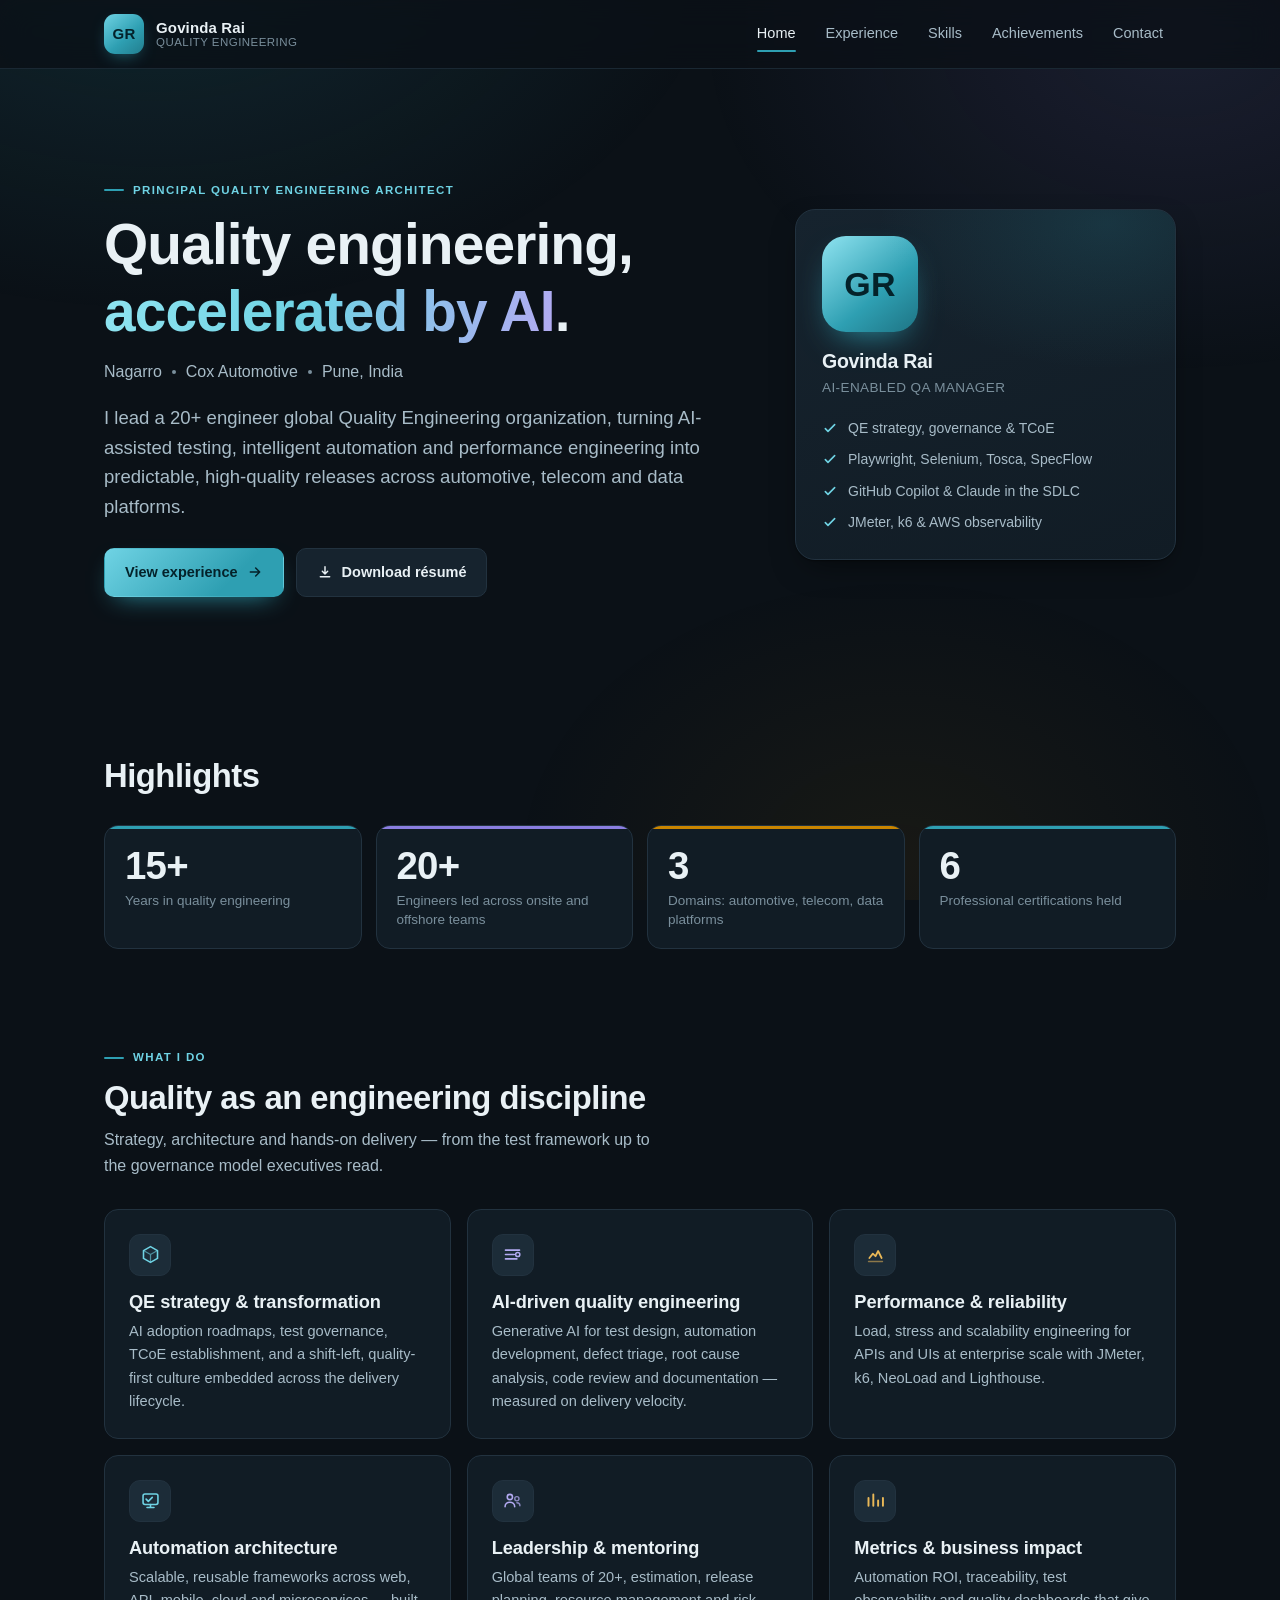
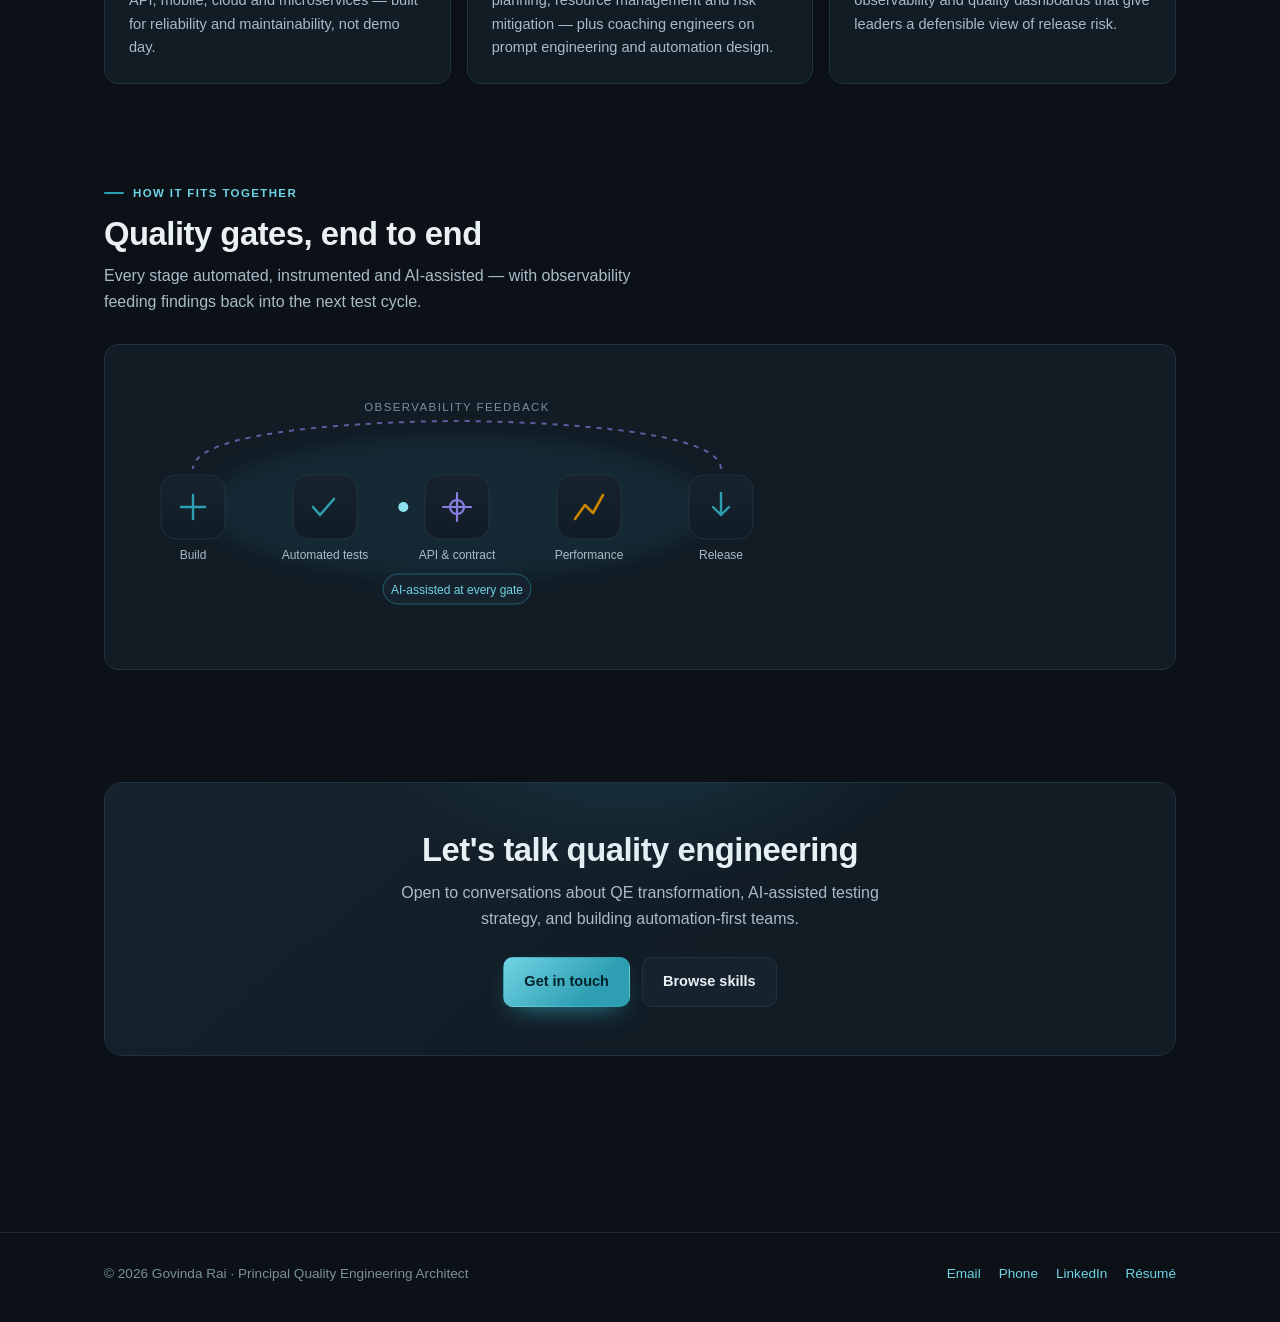
==== index.html @ 34906e2b "Add portfolio site Five-page static portfolio (home, experience, skills, achievements, contact) with" ====
<!DOCTYPE html>
<html lang="en">
<head>
<meta charset="utf-8">
<meta name="viewport" content="width=device-width, initial-scale=1">
<title>Govinda Rai — Principal Quality Engineering Architect</title>
<meta name="description" content="Principal Quality Engineering Architect and AI-enabled QA Manager with 15+ years leading quality engineering, intelligent automation and performance engineering across automotive, telecom and data platforms.">
<meta name="author" content="Govinda Rai">
<meta property="og:title" content="Govinda Rai — Principal Quality Engineering Architect">
<meta property="og:description" content="15+ years driving QE transformation through AI-assisted testing, intelligent automation and modern quality practices.">
<meta property="og:type" content="profile">
<meta property="og:image" content="assets/img/og-cover.png">
<meta name="twitter:card" content="summary_large_image">
<link rel="icon" href="assets/img/favicon.svg" type="image/svg+xml">
<link rel="stylesheet" href="assets/css/style.css">
</head>
<body>
<a class="skip-link" href="#main">Skip to content</a>

<header class="site-header">
  <div class="container header-inner">
    <a class="brand" href="index.html">
      <span class="monogram" aria-hidden="true">GR</span>
      <span class="brand-text">
        <span class="brand-name">Govinda Rai</span>
        <span class="brand-role">Quality Engineering</span>
      </span>
    </a>
    <button class="nav-toggle" aria-expanded="false" aria-label="Toggle navigation" aria-controls="nav">
      <span></span>
    </button>
    <nav class="nav" id="nav" aria-label="Main">
      <a href="index.html">Home</a>
      <a href="experience.html">Experience</a>
      <a href="skills.html">Skills</a>
      <a href="achievements.html">Achievements</a>
      <a href="contact.html">Contact</a>
    </nav>
  </div>
</header>

<main id="main">

  <!-- ==================================================== hero ========== -->
  <section class="hero">
    <div class="container hero-grid">
      <div class="reveal in">
        <span class="eyebrow">Principal Quality Engineering Architect</span>
        <h1>Quality engineering,<br><span class="grad">accelerated by AI</span>.</h1>
        <div class="hero-role">
          <span>Nagarro</span><span class="dot" aria-hidden="true"></span>
          <span>Cox Automotive</span><span class="dot" aria-hidden="true"></span>
          <span>Pune, India</span>
        </div>
        <p class="lede">
          I lead a 20+ engineer global Quality Engineering organization, turning AI-assisted
          testing, intelligent automation and performance engineering into predictable,
          high-quality releases across automotive, telecom and data platforms.
        </p>
        <div class="btn-row">
          <a class="btn btn-primary" href="experience.html">
            View experience
            <svg width="16" height="16" viewBox="0 0 24 24" fill="none" aria-hidden="true">
              <path d="M5 12h14M13 6l6 6-6 6" stroke="currentColor" stroke-width="2.2"
                    stroke-linecap="round" stroke-linejoin="round"/>
            </svg>
          </a>
          <a class="btn btn-ghost" href="assets/files/Govinda_Rai_Resume.pdf" download>
            <svg width="16" height="16" viewBox="0 0 24 24" fill="none" aria-hidden="true">
              <path d="M12 4v11m0 0l-4-4m4 4l4-4M5 19h14" stroke="currentColor" stroke-width="2.2"
                    stroke-linecap="round" stroke-linejoin="round"/>
            </svg>
            Download résumé
          </a>
        </div>
      </div>

      <div class="hero-art reveal in" data-delay="2">
        <div class="plate">
          <div class="plate-mono" aria-hidden="true">GR</div>
          <h2>Govinda Rai</h2>
          <div class="plate-sub">AI-enabled QA Manager</div>
          <ul class="plate-list">
            <li>
              <svg viewBox="0 0 24 24" fill="none" aria-hidden="true">
                <path d="M5 13l4 4L19 7" stroke="#6FD3E4" stroke-width="2.4"
                      stroke-linecap="round" stroke-linejoin="round"/>
              </svg>
              <span>QE strategy, governance &amp; TCoE</span>
            </li>
            <li>
              <svg viewBox="0 0 24 24" fill="none" aria-hidden="true">
                <path d="M5 13l4 4L19 7" stroke="#6FD3E4" stroke-width="2.4"
                      stroke-linecap="round" stroke-linejoin="round"/>
              </svg>
              <span>Playwright, Selenium, Tosca, SpecFlow</span>
            </li>
            <li>
              <svg viewBox="0 0 24 24" fill="none" aria-hidden="true">
                <path d="M5 13l4 4L19 7" stroke="#6FD3E4" stroke-width="2.4"
                      stroke-linecap="round" stroke-linejoin="round"/>
              </svg>
              <span>GitHub Copilot &amp; Claude in the SDLC</span>
            </li>
            <li>
              <svg viewBox="0 0 24 24" fill="none" aria-hidden="true">
                <path d="M5 13l4 4L19 7" stroke="#6FD3E4" stroke-width="2.4"
                      stroke-linecap="round" stroke-linejoin="round"/>
              </svg>
              <span>JMeter, k6 &amp; AWS observability</span>
            </li>
          </ul>
        </div>
      </div>
    </div>
  </section>

  <!-- ============================================ highlights (stat row) == -->
  <section class="section" aria-labelledby="highlights-h">
    <div class="container">
      <div class="section-head reveal">
        <h2 id="highlights-h">Highlights</h2>
      </div>
      <div class="stat-row">
        <div class="stat reveal" data-delay="1">
          <div class="stat-value">15+</div>
          <div class="stat-label">Years in quality engineering</div>
        </div>
        <div class="stat reveal" data-delay="2">
          <div class="stat-value">20+</div>
          <div class="stat-label">Engineers led across onsite and offshore teams</div>
        </div>
        <div class="stat reveal" data-delay="3">
          <div class="stat-value">3</div>
          <div class="stat-label">Domains: automotive, telecom, data platforms</div>
        </div>
        <div class="stat reveal" data-delay="4">
          <div class="stat-value">6</div>
          <div class="stat-label">Professional certifications held</div>
        </div>
      </div>
    </div>
  </section>

  <!-- ==================================================== what I do ====== -->
  <section class="section" aria-labelledby="do-h">
    <div class="container">
      <div class="section-head reveal">
        <span class="eyebrow">What I do</span>
        <h2 id="do-h">Quality as an engineering discipline</h2>
        <p>Strategy, architecture and hands-on delivery — from the test framework up to the
           governance model executives read.</p>
      </div>

      <div class="grid grid-3">
        <article class="card reveal" data-delay="1">
          <div class="card-icon" aria-hidden="true">
            <svg viewBox="0 0 24 24" fill="none">
              <path d="M12 3l8 4.5v9L12 21l-8-4.5v-9L12 3z" stroke="#6FD3E4" stroke-width="1.8"
                    stroke-linejoin="round"/>
              <path d="M12 12l8-4.5M12 12v9M12 12L4 7.5" stroke="#6FD3E4" stroke-width="1.4"
                    stroke-opacity="0.6"/>
            </svg>
          </div>
          <h3>QE strategy &amp; transformation</h3>
          <p>AI adoption roadmaps, test governance, TCoE establishment, and a shift-left,
             quality-first culture embedded across the delivery lifecycle.</p>
        </article>

        <article class="card reveal" data-delay="2">
          <div class="card-icon" aria-hidden="true">
            <svg viewBox="0 0 24 24" fill="none">
              <path d="M4 7h16M4 12h10M4 17h13" stroke="#B3AAF2" stroke-width="1.9"
                    stroke-linecap="round"/>
              <circle cx="18" cy="12" r="2.4" stroke="#B3AAF2" stroke-width="1.7"/>
            </svg>
          </div>
          <h3>AI-driven quality engineering</h3>
          <p>Generative AI for test design, automation development, defect triage, root cause
             analysis, code review and documentation — measured on delivery velocity.</p>
        </article>

        <article class="card reveal" data-delay="3">
          <div class="card-icon" aria-hidden="true">
            <svg viewBox="0 0 24 24" fill="none">
              <path d="M5 16l4-5 3 3 3-6 4 8" stroke="#E9B857" stroke-width="2"
                    stroke-linecap="round" stroke-linejoin="round"/>
              <path d="M4 20h16" stroke="#E9B857" stroke-width="1.6" stroke-linecap="round"
                    stroke-opacity="0.55"/>
            </svg>
          </div>
          <h3>Performance &amp; reliability</h3>
          <p>Load, stress and scalability engineering for APIs and UIs at enterprise scale with
             JMeter, k6, NeoLoad and Lighthouse.</p>
        </article>

        <article class="card reveal" data-delay="1">
          <div class="card-icon" aria-hidden="true">
            <svg viewBox="0 0 24 24" fill="none">
              <rect x="3.5" y="4.5" width="17" height="12" rx="2.2" stroke="#6FD3E4" stroke-width="1.8"/>
              <path d="M8 20h8M12 16.5V20" stroke="#6FD3E4" stroke-width="1.8" stroke-linecap="round"/>
              <path d="M7 10.5l2.5 2.5L14 8.5" stroke="#6FD3E4" stroke-width="1.9"
                    stroke-linecap="round" stroke-linejoin="round"/>
            </svg>
          </div>
          <h3>Automation architecture</h3>
          <p>Scalable, reusable frameworks across web, API, mobile, cloud and microservices —
             built for reliability and maintainability, not demo day.</p>
        </article>

        <article class="card reveal" data-delay="2">
          <div class="card-icon" aria-hidden="true">
            <svg viewBox="0 0 24 24" fill="none">
              <circle cx="9" cy="8" r="3" stroke="#B3AAF2" stroke-width="1.8"/>
              <circle cx="17" cy="10" r="2.4" stroke="#B3AAF2" stroke-width="1.6" stroke-opacity="0.75"/>
              <path d="M3.5 19c0-3 2.5-5 5.5-5s5.5 2 5.5 5" stroke="#B3AAF2" stroke-width="1.8"
                    stroke-linecap="round"/>
              <path d="M17 14.5c2.2 0 3.5 1.6 3.5 3.5" stroke="#B3AAF2" stroke-width="1.6"
                    stroke-linecap="round" stroke-opacity="0.75"/>
            </svg>
          </div>
          <h3>Leadership &amp; mentoring</h3>
          <p>Global teams of 20+, estimation, release planning, resource management and risk
             mitigation — plus coaching engineers on prompt engineering and automation design.</p>
        </article>

        <article class="card reveal" data-delay="3">
          <div class="card-icon" aria-hidden="true">
            <svg viewBox="0 0 24 24" fill="none">
              <path d="M4 18V9M9.5 18V5M15 18v-6M20.5 18v-9" stroke="#E9B857" stroke-width="2.2"
                    stroke-linecap="round"/>
            </svg>
          </div>
          <h3>Metrics &amp; business impact</h3>
          <p>Automation ROI, traceability, test observability and quality dashboards that give
             leaders a defensible view of release risk.</p>
        </article>
      </div>
    </div>
  </section>

  <!-- =============================================== pipeline graphic ==== -->
  <section class="section" aria-labelledby="pipe-h">
    <div class="container">
      <div class="section-head reveal">
        <span class="eyebrow">How it fits together</span>
        <h2 id="pipe-h">Quality gates, end to end</h2>
        <p>Every stage automated, instrumented and AI-assisted — with observability feeding
           findings back into the next test cycle.</p>
      </div>
      <div class="card reveal" data-delay="1" style="padding:clamp(18px,3vw,32px)">
        <img src="assets/img/pipeline.svg" width="640" height="260"
             alt="Continuous delivery pipeline with automated quality gates at build, automated tests, API and contract, performance, and release stages, with an observability feedback loop returning to the start and AI assistance at every gate.">
      </div>
    </div>
  </section>

  <!-- ==================================================== CTA ============ -->
  <section class="section">
    <div class="container">
      <div class="cta reveal">
        <h2>Let's talk quality engineering</h2>
        <p>Open to conversations about QE transformation, AI-assisted testing strategy, and
           building automation-first teams.</p>
        <div class="btn-row">
          <a class="btn btn-primary" href="contact.html">Get in touch</a>
          <a class="btn btn-ghost" href="skills.html">Browse skills</a>
        </div>
      </div>
    </div>
  </section>

</main>

<footer class="site-footer">
  <div class="container footer-inner">
    <span>© <span data-year>2026</span> Govinda Rai · Principal Quality Engineering Architect</span>
    <div class="footer-links">
      <a href="mailto:Govinda.rai@gmail.com">Email</a>
      <a href="tel:+917200488556">Phone</a>
      <a href="https://www.linkedin.com/in/govinda1988/" rel="noopener" target="_blank">LinkedIn</a>
      <a href="assets/files/Govinda_Rai_Resume.pdf" download>Résumé</a>
    </div>
  </div>
</footer>

<script src="assets/js/main.js"></script>
</body>
</html>
---- assets/css/style.css ----
/* ==========================================================================
   Govinda Rai — portfolio
   Palette validated with the dataviz six-checks validator against the dark
   surface #0B1117: accent #2E9FB2, amber #C98500, violet #8A7EE0 all pass
   the lightness band, chroma floor, CVD separation and 3:1 contrast gates.
   ========================================================================== */

:root {
  --bg:        #0B1117;
  --surface-1: #111C25;
  --surface-2: #16232E;
  --surface-3: #1C2C38;
  --line:      #22323F;
  --line-soft: #1A2833;

  --ink:   #E9F1F5;
  --ink-2: #A8BCC8;
  --ink-3: #7A8F9C;

  /* marks / fills (validated band) */
  --accent: #2E9FB2;
  --amber:  #C98500;
  --violet: #8A7EE0;
  /* text-weight tints of the same hues, for links and headings on dark */
  --accent-text: #6FD3E4;
  --amber-text:  #E9B857;
  --violet-text: #B3AAF2;

  --radius:    14px;
  --radius-sm: 9px;
  --maxw:      1120px;

  --ease: cubic-bezier(0.22, 0.61, 0.36, 1);
  --dur:  0.45s;

  --shadow: 0 1px 2px rgba(0, 0, 0, 0.4), 0 12px 32px -12px rgba(0, 0, 0, 0.6);

  --sans: "Segoe UI", -apple-system, BlinkMacSystemFont, Roboto, "Helvetica Neue",
          Arial, sans-serif;
  --mono: "Cascadia Code", "SF Mono", Consolas, "Liberation Mono", monospace;
}

*, *::before, *::after { box-sizing: border-box; }

html {
  scroll-behavior: smooth;
  -webkit-text-size-adjust: 100%;
}

body {
  margin: 0;
  background: var(--bg);
  color: var(--ink);
  font-family: var(--sans);
  font-size: 16px;
  line-height: 1.6;
  -webkit-font-smoothing: antialiased;
  text-rendering: optimizeLegibility;
  overflow-x: hidden;
}

/* ambient background wash ------------------------------------------------- */
body::before {
  content: "";
  position: fixed;
  inset: 0;
  z-index: -1;
  pointer-events: none;
  background:
    radial-gradient(60rem 40rem at 12% -8%, rgba(46, 159, 178, 0.16), transparent 60%),
    radial-gradient(48rem 34rem at 92% 4%, rgba(138, 126, 224, 0.12), transparent 62%),
    radial-gradient(40rem 30rem at 70% 96%, rgba(201, 133, 0, 0.07), transparent 60%);
}

img, svg { max-width: 100%; height: auto; display: block; }

a { color: var(--accent-text); text-decoration: none; }
a:hover { text-decoration: underline; text-underline-offset: 3px; }

:focus-visible {
  outline: 2px solid var(--accent-text);
  outline-offset: 3px;
  border-radius: 4px;
}

.container { width: 100%; max-width: var(--maxw); margin-inline: auto; padding-inline: 24px; }

.skip-link {
  position: absolute;
  left: -9999px;
  top: 0;
  background: var(--accent);
  color: #04222a;
  padding: 10px 16px;
  font-weight: 700;
  z-index: 200;
}
.skip-link:focus { left: 12px; top: 12px; }

/* ==========================================================================
   Header / nav
   ========================================================================== */

.site-header {
  position: sticky;
  top: 0;
  z-index: 100;
  background: rgba(11, 17, 23, 0.82);
  backdrop-filter: blur(14px) saturate(140%);
  border-bottom: 1px solid var(--line-soft);
  view-transition-name: site-header;
}

.header-inner {
  display: flex;
  align-items: center;
  justify-content: space-between;
  gap: 20px;
  height: 68px;
}

.brand { display: flex; align-items: center; gap: 12px; color: var(--ink); }
.brand:hover { text-decoration: none; }

.monogram {
  width: 40px;
  height: 40px;
  flex: 0 0 40px;
  border-radius: 11px;
  display: grid;
  place-items: center;
  font-weight: 800;
  font-size: 15px;
  letter-spacing: 0.02em;
  color: #04222a;
  background: linear-gradient(140deg, #6FD3E4, var(--accent) 58%, #227E8E);
  box-shadow: 0 6px 18px -8px rgba(46, 159, 178, 0.9);
  view-transition-name: monogram;
}

.brand-text { display: flex; flex-direction: column; line-height: 1.15; }
.brand-name { font-weight: 700; font-size: 15px; letter-spacing: 0.01em; }
.brand-role { font-size: 11.5px; color: var(--ink-3); letter-spacing: 0.04em; text-transform: uppercase; }

.nav { display: flex; align-items: center; gap: 4px; }

.nav a {
  position: relative;
  color: var(--ink-2);
  font-size: 14.5px;
  font-weight: 500;
  padding: 9px 13px;
  border-radius: 8px;
  transition: color 0.2s var(--ease), background 0.2s var(--ease);
}
.nav a:hover { color: var(--ink); background: var(--surface-2); text-decoration: none; }

.nav a[aria-current="page"] { color: var(--ink); }
.nav a[aria-current="page"]::after {
  content: "";
  position: absolute;
  left: 13px;
  right: 13px;
  bottom: 3px;
  height: 2px;
  border-radius: 2px;
  background: var(--accent);
}

.nav-toggle {
  display: none;
  background: var(--surface-2);
  border: 1px solid var(--line);
  color: var(--ink);
  width: 42px;
  height: 38px;
  border-radius: 9px;
  cursor: pointer;
}
.nav-toggle span, .nav-toggle span::before, .nav-toggle span::after {
  display: block;
  width: 17px;
  height: 2px;
  background: var(--ink);
  border-radius: 2px;
  position: relative;
  margin-inline: auto;
  transition: transform 0.25s var(--ease), opacity 0.2s;
}
.nav-toggle span::before { content: ""; position: absolute; top: -6px; }
.nav-toggle span::after  { content: ""; position: absolute; top: 6px; }
.nav-toggle[aria-expanded="true"] span { background: transparent; }
.nav-toggle[aria-expanded="true"] span::before { transform: translateY(6px) rotate(45deg); }
.nav-toggle[aria-expanded="true"] span::after  { transform: translateY(-6px) rotate(-45deg); }

@media (max-width: 860px) {
  .nav-toggle { display: block; }
  .nav {
    position: fixed;
    inset: 68px 0 auto 0;
    flex-direction: column;
    align-items: stretch;
    gap: 2px;
    padding: 14px 20px 20px;
    background: rgba(11, 17, 23, 0.97);
    border-bottom: 1px solid var(--line);
    transform: translateY(-12px);
    opacity: 0;
    pointer-events: none;
    transition: opacity 0.22s var(--ease), transform 0.22s var(--ease);
  }
  .nav.open { opacity: 1; transform: none; pointer-events: auto; }
  .nav a { padding: 12px 14px; font-size: 16px; }
  .nav a[aria-current="page"]::after { left: 14px; right: auto; width: 18px; bottom: 6px; }
  .brand-role { display: none; }
}

/* ==========================================================================
   Type & section furniture
   ========================================================================== */

h1, h2, h3, h4 { margin: 0; line-height: 1.18; letter-spacing: -0.015em; font-weight: 700; }
h1 { font-size: clamp(2.15rem, 5.2vw, 3.55rem); }
h2 { font-size: clamp(1.5rem, 3vw, 2.05rem); }
h3 { font-size: 1.14rem; letter-spacing: -0.005em; }
p  { margin: 0 0 1rem; color: var(--ink-2); }
p:last-child { margin-bottom: 0; }

.section { padding: clamp(52px, 8vw, 92px) 0; }
.section + .section { padding-top: 0; }

.section-head { margin-bottom: 30px; max-width: 62ch; }
.section-head p { margin-top: 10px; }

.eyebrow {
  display: inline-flex;
  align-items: center;
  gap: 9px;
  font-size: 11.5px;
  font-weight: 700;
  letter-spacing: 0.12em;
  text-transform: uppercase;
  color: var(--accent-text);
  margin-bottom: 12px;
}
.eyebrow::before {
  content: "";
  width: 20px;
  height: 2px;
  border-radius: 2px;
  background: var(--accent);
}

.lede { font-size: clamp(1.02rem, 1.6vw, 1.16rem); color: var(--ink-2); max-width: 66ch; }

/* ==========================================================================
   Hero
   ========================================================================== */

.hero { position: relative; padding: clamp(56px, 9vw, 104px) 0 clamp(40px, 6vw, 68px); }

.hero-grid {
  display: grid;
  grid-template-columns: minmax(0, 1.25fr) minmax(0, 0.75fr);
  gap: clamp(28px, 5vw, 56px);
  align-items: center;
}
@media (max-width: 900px) {
  .hero-grid { grid-template-columns: 1fr; }
  .hero-art { order: -1; max-width: 420px; }
}

.hero h1 { margin-bottom: 14px; }
.hero h1 .grad {
  background: linear-gradient(100deg, #8FE3F0, var(--accent-text) 45%, var(--violet-text));
  -webkit-background-clip: text;
  background-clip: text;
  color: transparent;
}

.hero-role {
  display: flex;
  flex-wrap: wrap;
  gap: 8px 10px;
  align-items: center;
  margin-bottom: 18px;
  color: var(--ink-2);
  font-size: 1rem;
}
.hero-role .dot { width: 4px; height: 4px; border-radius: 50%; background: var(--ink-3); }

.btn-row { display: flex; flex-wrap: wrap; gap: 12px; margin-top: 26px; }

.btn {
  display: inline-flex;
  align-items: center;
  gap: 9px;
  padding: 12px 20px;
  border-radius: 10px;
  font-size: 14.5px;
  font-weight: 650;
  border: 1px solid transparent;
  cursor: pointer;
  transition: transform 0.2s var(--ease), background 0.2s var(--ease),
              border-color 0.2s var(--ease), box-shadow 0.2s var(--ease);
}
.btn:hover { text-decoration: none; transform: translateY(-2px); }

.btn-primary {
  background: linear-gradient(135deg, #6FD3E4, var(--accent) 70%);
  color: #04222a;
  box-shadow: 0 10px 26px -12px rgba(46, 159, 178, 0.95);
}
.btn-primary:hover { box-shadow: 0 16px 32px -12px rgba(46, 159, 178, 1); }

.btn-ghost { background: var(--surface-2); border-color: var(--line); color: var(--ink); }
.btn-ghost:hover { border-color: var(--accent); background: var(--surface-3); }

.hero-art { position: relative; }
.hero-art svg { width: 100%; }

/* monogram plate in the hero */
.plate {
  position: relative;
  border-radius: 20px;
  padding: 26px;
  background: linear-gradient(160deg, var(--surface-2), var(--surface-1));
  border: 1px solid var(--line);
  box-shadow: var(--shadow);
  overflow: hidden;
}
.plate::after {
  content: "";
  position: absolute;
  inset: 0;
  background: radial-gradient(22rem 14rem at 82% 4%, rgba(46, 159, 178, 0.16), transparent 65%);
  pointer-events: none;
}
.plate-mono {
  width: 96px;
  height: 96px;
  border-radius: 24px;
  display: grid;
  place-items: center;
  font-size: 34px;
  font-weight: 800;
  letter-spacing: 0.01em;
  color: #04222a;
  background: linear-gradient(140deg, #8FE3F0, var(--accent) 60%, #1E7484);
  box-shadow: 0 14px 34px -14px rgba(46, 159, 178, 0.95);
  margin-bottom: 18px;
}
.plate h2 { font-size: 1.22rem; margin-bottom: 4px; }
.plate .plate-sub { color: var(--ink-3); font-size: 13.5px; letter-spacing: 0.03em; text-transform: uppercase; }
.plate-list { list-style: none; margin: 18px 0 0; padding: 0; display: grid; gap: 9px; }
.plate-list li {
  display: flex;
  gap: 10px;
  align-items: flex-start;
  font-size: 14px;
  color: var(--ink-2);
}
.plate-list svg { flex: 0 0 16px; margin-top: 3px; }

/* ==========================================================================
   Stat tiles  (dataviz stat-tile contract: label sentence case, value in
   primary ink — never the accent hue — accent carried by a separate mark)
   ========================================================================== */

.stat-row {
  display: grid;
  grid-template-columns: repeat(4, minmax(0, 1fr));
  gap: 14px;
}
@media (max-width: 860px) { .stat-row { grid-template-columns: repeat(2, minmax(0, 1fr)); } }

.stat {
  position: relative;
  padding: 20px 20px 18px;
  border-radius: var(--radius);
  background: var(--surface-1);
  border: 1px solid var(--line);
  overflow: hidden;
  transition: transform 0.3s var(--ease), border-color 0.3s var(--ease);
}
.stat:hover { transform: translateY(-3px); border-color: var(--surface-3); }

/* the accent mark — hue lives here, not on the number */
.stat::before {
  content: "";
  position: absolute;
  left: 0;
  right: 0;
  top: 0;
  height: 3px;
  background: var(--accent);
}
.stat:nth-child(2)::before { background: var(--violet); }
.stat:nth-child(3)::before { background: var(--amber); }
.stat:nth-child(4)::before { background: var(--accent); }

.stat-value {
  font-size: clamp(1.85rem, 3.4vw, 2.4rem);
  font-weight: 700;
  color: var(--ink);          /* text token, never the series hue */
  letter-spacing: -0.02em;
  line-height: 1.05;
  margin-bottom: 5px;
}
.stat-label { font-size: 13.5px; color: var(--ink-3); line-height: 1.4; }

/* ==========================================================================
   Cards & grids
   ========================================================================== */

.grid { display: grid; gap: 16px; }
.grid-2 { grid-template-columns: repeat(2, minmax(0, 1fr)); }
.grid-3 { grid-template-columns: repeat(3, minmax(0, 1fr)); }
@media (max-width: 900px) { .grid-3 { grid-template-columns: repeat(2, minmax(0, 1fr)); } }
@media (max-width: 700px) { .grid-2, .grid-3 { grid-template-columns: 1fr; } }

.card {
  position: relative;
  padding: 24px;
  border-radius: var(--radius);
  background: var(--surface-1);
  border: 1px solid var(--line);
  transition: transform 0.3s var(--ease), border-color 0.3s var(--ease),
              box-shadow 0.3s var(--ease);
}
.card:hover {
  transform: translateY(-4px);
  border-color: var(--surface-3);
  box-shadow: var(--shadow);
}
.card h3 { margin-bottom: 8px; }
.card p { font-size: 14.6px; }

.card-icon {
  width: 42px;
  height: 42px;
  border-radius: 11px;
  display: grid;
  place-items: center;
  margin-bottom: 15px;
  background: var(--surface-3);
  border: 1px solid var(--line);
}
.card-icon svg { width: 21px; height: 21px; }

/* ==========================================================================
   Timeline (experience)
   ========================================================================== */

.timeline { position: relative; display: grid; gap: 18px; }

.tl-item {
  position: relative;
  padding: 26px 26px 24px 30px;
  border-radius: var(--radius);
  background: var(--surface-1);
  border: 1px solid var(--line);
  transition: border-color 0.3s var(--ease), transform 0.3s var(--ease);
}
.tl-item:hover { border-color: var(--surface-3); transform: translateY(-2px); }
.tl-item::before {
  content: "";
  position: absolute;
  left: 0;
  top: 24px;
  bottom: 24px;
  width: 3px;
  border-radius: 3px;
  background: linear-gradient(var(--accent), rgba(46, 159, 178, 0.15));
}
.tl-item:nth-child(2)::before { background: linear-gradient(var(--violet), rgba(138, 126, 224, 0.15)); }
.tl-item:nth-child(3)::before { background: linear-gradient(var(--amber), rgba(201, 133, 0, 0.15)); }

.tl-top {
  display: flex;
  flex-wrap: wrap;
  justify-content: space-between;
  align-items: baseline;
  gap: 8px 18px;
  margin-bottom: 4px;
}
.tl-role { font-size: 1.16rem; font-weight: 700; }
.tl-dates {
  font-size: 13px;
  color: var(--ink-3);
  font-variant-numeric: tabular-nums;
  white-space: nowrap;
}
.tl-org { color: var(--accent-text); font-weight: 600; font-size: 14.6px; margin-bottom: 2px; }
.tl-meta { color: var(--ink-3); font-size: 13.4px; margin-bottom: 14px; }

.tl-group { margin-top: 16px; }
.tl-group h4 {
  font-size: 12px;
  letter-spacing: 0.09em;
  text-transform: uppercase;
  color: var(--ink-3);
  margin-bottom: 9px;
}

.bullets { list-style: none; margin: 0; padding: 0; display: grid; gap: 9px; }
.bullets li {
  position: relative;
  padding-left: 19px;
  font-size: 14.6px;
  color: var(--ink-2);
  line-height: 1.55;
}
.bullets li::before {
  content: "";
  position: absolute;
  left: 2px;
  top: 8px;
  width: 6px;
  height: 6px;
  border-radius: 50%;
  border: 1.5px solid var(--accent);
}

/* ==========================================================================
   Chips / tags
   ========================================================================== */

.chips { display: flex; flex-wrap: wrap; gap: 7px; margin-top: 14px; }

.chip {
  font-size: 12.4px;
  padding: 5px 11px;
  border-radius: 100px;
  background: var(--surface-2);
  border: 1px solid var(--line);
  color: var(--ink-2);
  white-space: nowrap;
  transition: border-color 0.2s var(--ease), color 0.2s var(--ease),
              transform 0.2s var(--ease);
}
.chip:hover { border-color: var(--accent); color: var(--ink); transform: translateY(-1px); }
.chip-accent { border-color: rgba(46, 159, 178, 0.55); color: var(--accent-text); }

/* skills page */
.skill-block {
  padding: 22px 24px;
  border-radius: var(--radius);
  background: var(--surface-1);
  border: 1px solid var(--line);
  transition: border-color 0.3s var(--ease);
}
.skill-block:hover { border-color: var(--surface-3); }
.skill-block h3 {
  font-size: 15px;
  letter-spacing: 0.01em;
  margin-bottom: 3px;
  display: flex;
  align-items: center;
  gap: 10px;
}
.skill-block h3::before {
  content: "";
  width: 8px;
  height: 8px;
  border-radius: 2px;
  background: var(--accent);
  flex: 0 0 8px;
}
.skill-block .count { font-size: 12.5px; color: var(--ink-3); font-variant-numeric: tabular-nums; }

/* ==========================================================================
   Lists: certifications, awards, education
   ========================================================================== */

.list-plain { list-style: none; margin: 0; padding: 0; display: grid; gap: 11px; }
.list-plain li {
  display: flex;
  gap: 12px;
  align-items: flex-start;
  font-size: 14.8px;
  color: var(--ink-2);
}
.list-plain svg { flex: 0 0 18px; margin-top: 2px; }

.edu-item { padding: 18px 0; border-bottom: 1px solid var(--line-soft); }
.edu-item:last-child { border-bottom: 0; padding-bottom: 0; }
.edu-degree { font-weight: 650; color: var(--ink); font-size: 15.4px; }
.edu-meta { font-size: 13.6px; color: var(--ink-3); margin-top: 3px; }

.award {
  display: flex;
  gap: 15px;
  align-items: flex-start;
  padding: 17px 19px;
  border-radius: var(--radius-sm);
  background: var(--surface-1);
  border: 1px solid var(--line);
  transition: border-color 0.25s var(--ease), transform 0.25s var(--ease);
}
.award:hover { border-color: var(--surface-3); transform: translateX(3px); }
.award-medal {
  flex: 0 0 34px;
  width: 34px;
  height: 34px;
  border-radius: 9px;
  display: grid;
  place-items: center;
  background: var(--surface-3);
  border: 1px solid var(--line);
}
.award-title { font-weight: 640; font-size: 14.9px; color: var(--ink); }
.award-meta { font-size: 13.2px; color: var(--ink-3); }

/* ==========================================================================
   Contact
   ========================================================================== */

.contact-grid {
  display: grid;
  /* wide enough that the email address and city never wrap mid-word */
  grid-template-columns: repeat(auto-fit, minmax(268px, 1fr));
  gap: 14px;
}

.contact-card {
  display: flex;
  gap: 15px;
  align-items: flex-start;
  padding: 22px;
  border-radius: var(--radius);
  background: var(--surface-1);
  border: 1px solid var(--line);
  color: inherit;
  transition: transform 0.28s var(--ease), border-color 0.28s var(--ease);
}
.contact-card:hover { transform: translateY(-4px); border-color: var(--accent); text-decoration: none; }
.contact-card .card-icon { margin-bottom: 0; flex: 0 0 42px; }

/* the icon sits beside a stacked label/value column */
.contact-card > span:last-child {
  display: flex;
  flex-direction: column;
  min-width: 0;
}
.contact-label {
  display: block;
  font-size: 11.6px;
  letter-spacing: 0.1em;
  text-transform: uppercase;
  color: var(--ink-3);
  margin-bottom: 3px;
}
.contact-value {
  display: block;
  font-size: 15px;
  font-weight: 600;
  color: var(--ink);
  overflow-wrap: anywhere;
}

/* ==========================================================================
   CTA band + footer
   ========================================================================== */

.cta {
  margin-top: 20px;
  padding: clamp(30px, 5vw, 48px);
  border-radius: 18px;
  background: linear-gradient(140deg, var(--surface-2), var(--surface-1) 60%);
  border: 1px solid var(--line);
  position: relative;
  overflow: hidden;
  text-align: center;
}
.cta::after {
  content: "";
  position: absolute;
  inset: 0;
  pointer-events: none;
  background: radial-gradient(30rem 16rem at 50% -20%, rgba(46, 159, 178, 0.18), transparent 60%);
}
.cta h2 { margin-bottom: 10px; }
.cta p { margin-inline: auto; max-width: 54ch; }
.cta .btn-row { justify-content: center; }

.site-footer {
  margin-top: clamp(50px, 8vw, 84px);
  border-top: 1px solid var(--line-soft);
  padding: 30px 0 38px;
}
.footer-inner {
  display: flex;
  flex-wrap: wrap;
  gap: 14px 26px;
  justify-content: space-between;
  align-items: center;
  font-size: 13.6px;
  color: var(--ink-3);
}
.footer-links { display: flex; flex-wrap: wrap; gap: 18px; }

/* ==========================================================================
   Motion: scroll reveal + cross-document view transitions
   ========================================================================== */

.reveal {
  opacity: 0;
  transform: translateY(20px);
  transition: opacity 0.6s var(--ease), transform 0.6s var(--ease);
}
.reveal.in { opacity: 1; transform: none; }

/* stagger children */
.reveal[data-delay="1"] { transition-delay: 0.07s; }
.reveal[data-delay="2"] { transition-delay: 0.14s; }
.reveal[data-delay="3"] { transition-delay: 0.21s; }
.reveal[data-delay="4"] { transition-delay: 0.28s; }
.reveal[data-delay="5"] { transition-delay: 0.35s; }

@view-transition { navigation: auto; }

::view-transition-old(root) { animation: vt-out 0.28s var(--ease) both; }
::view-transition-new(root) { animation: vt-in  0.38s var(--ease) both; }

@keyframes vt-out { to { opacity: 0; transform: translateY(-8px); } }
@keyframes vt-in  { from { opacity: 0; transform: translateY(12px); } }

/* floating art drift */
@keyframes drift {
  0%,100% { transform: translateY(0) rotate(0deg); }
  50%     { transform: translateY(-10px) rotate(-0.6deg); }
}
.hero-art .plate { animation: drift 9s ease-in-out infinite; }

@keyframes pulse-node {
  0%,100% { opacity: 0.35; r: 3; }
  50%     { opacity: 1; r: 4.4; }
}

/* Respect reduced-motion: kill all decorative motion, keep content visible */
@media (prefers-reduced-motion: reduce) {
  html { scroll-behavior: auto; }
  *, *::before, *::after {
    animation-duration: 0.001ms !important;
    animation-iteration-count: 1 !important;
    transition-duration: 0.001ms !important;
  }
  .reveal { opacity: 1; transform: none; }
  @view-transition { navigation: none; }
}

/* print: give recruiters a clean paper fallback */
@media print {
  body { background: #fff; color: #111; }
  body::before, .site-header, .nav, .cta, .btn-row { display: none !important; }
  .card, .stat, .tl-item, .skill-block, .award { border-color: #ccc; background: #fff; }
  .stat-value, .tl-role, h1, h2, h3 { color: #111; }
  p, .bullets li, .tl-meta { color: #333; }
}
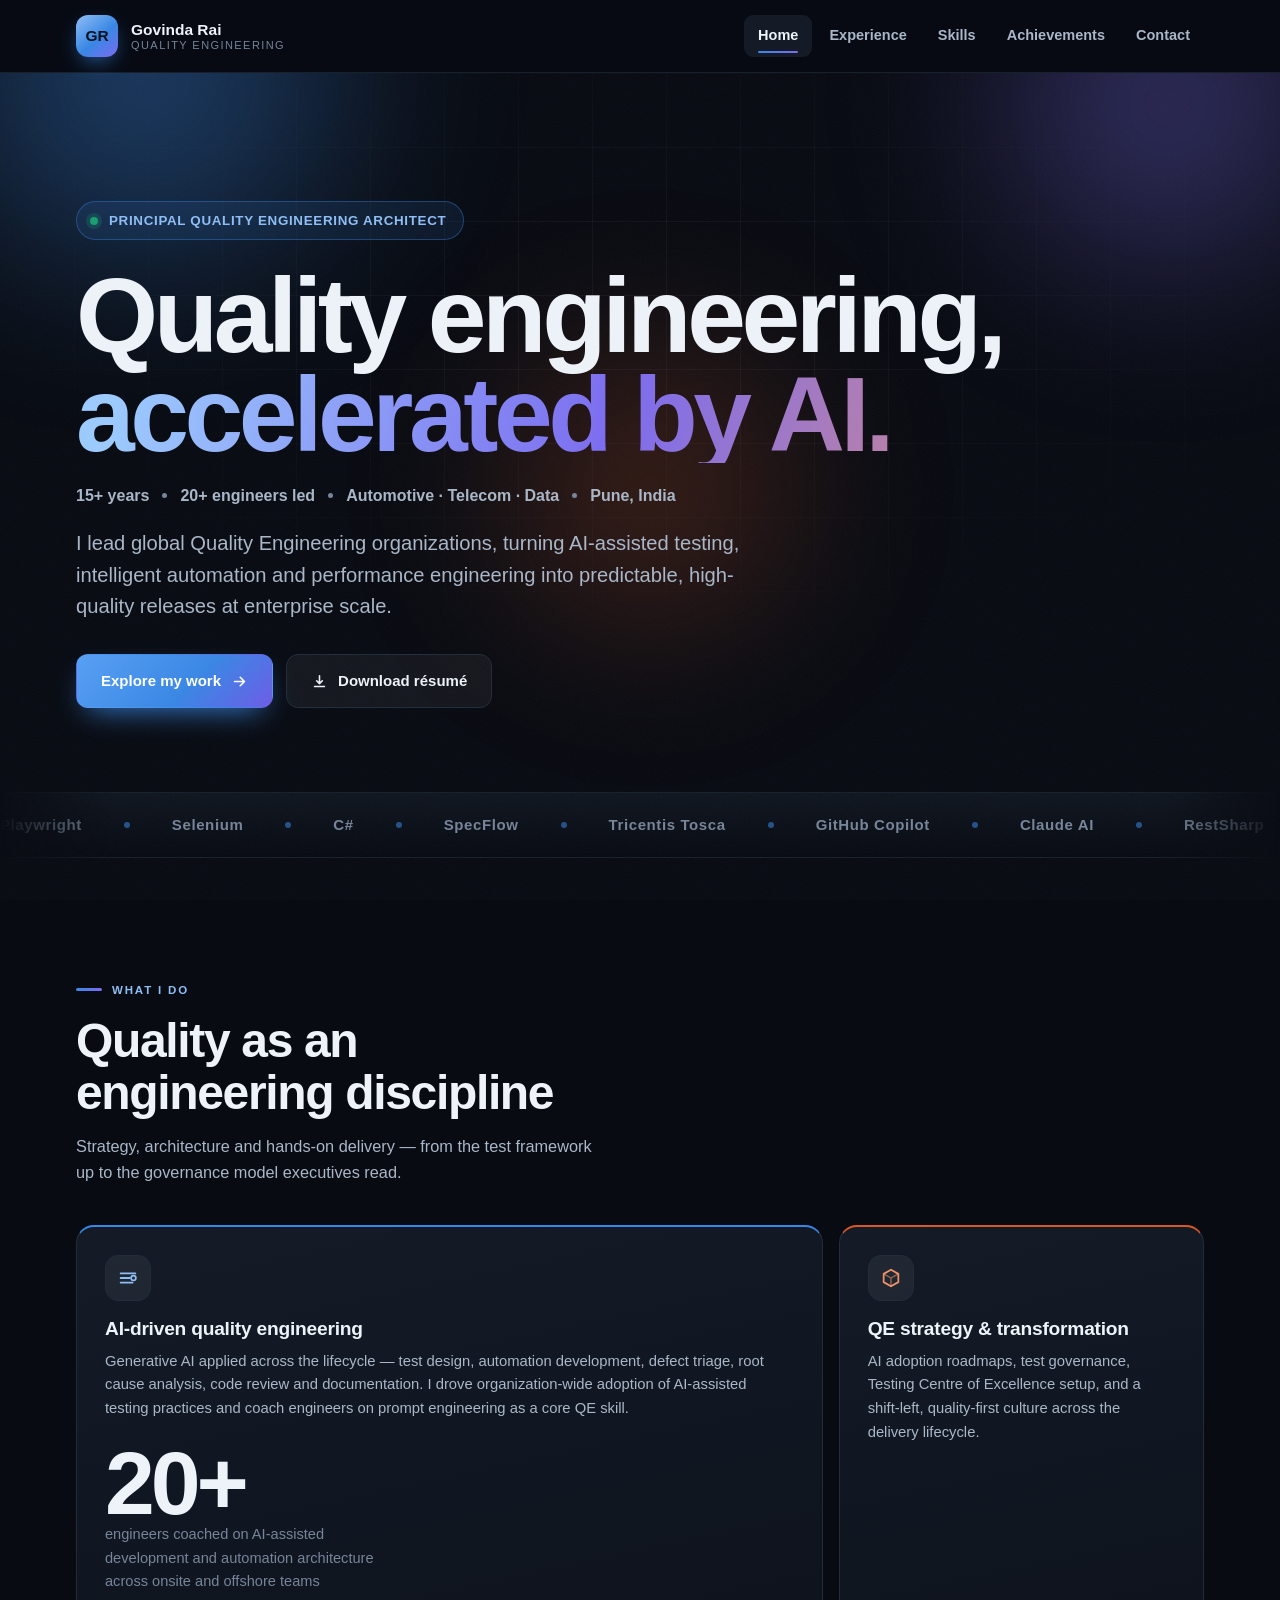
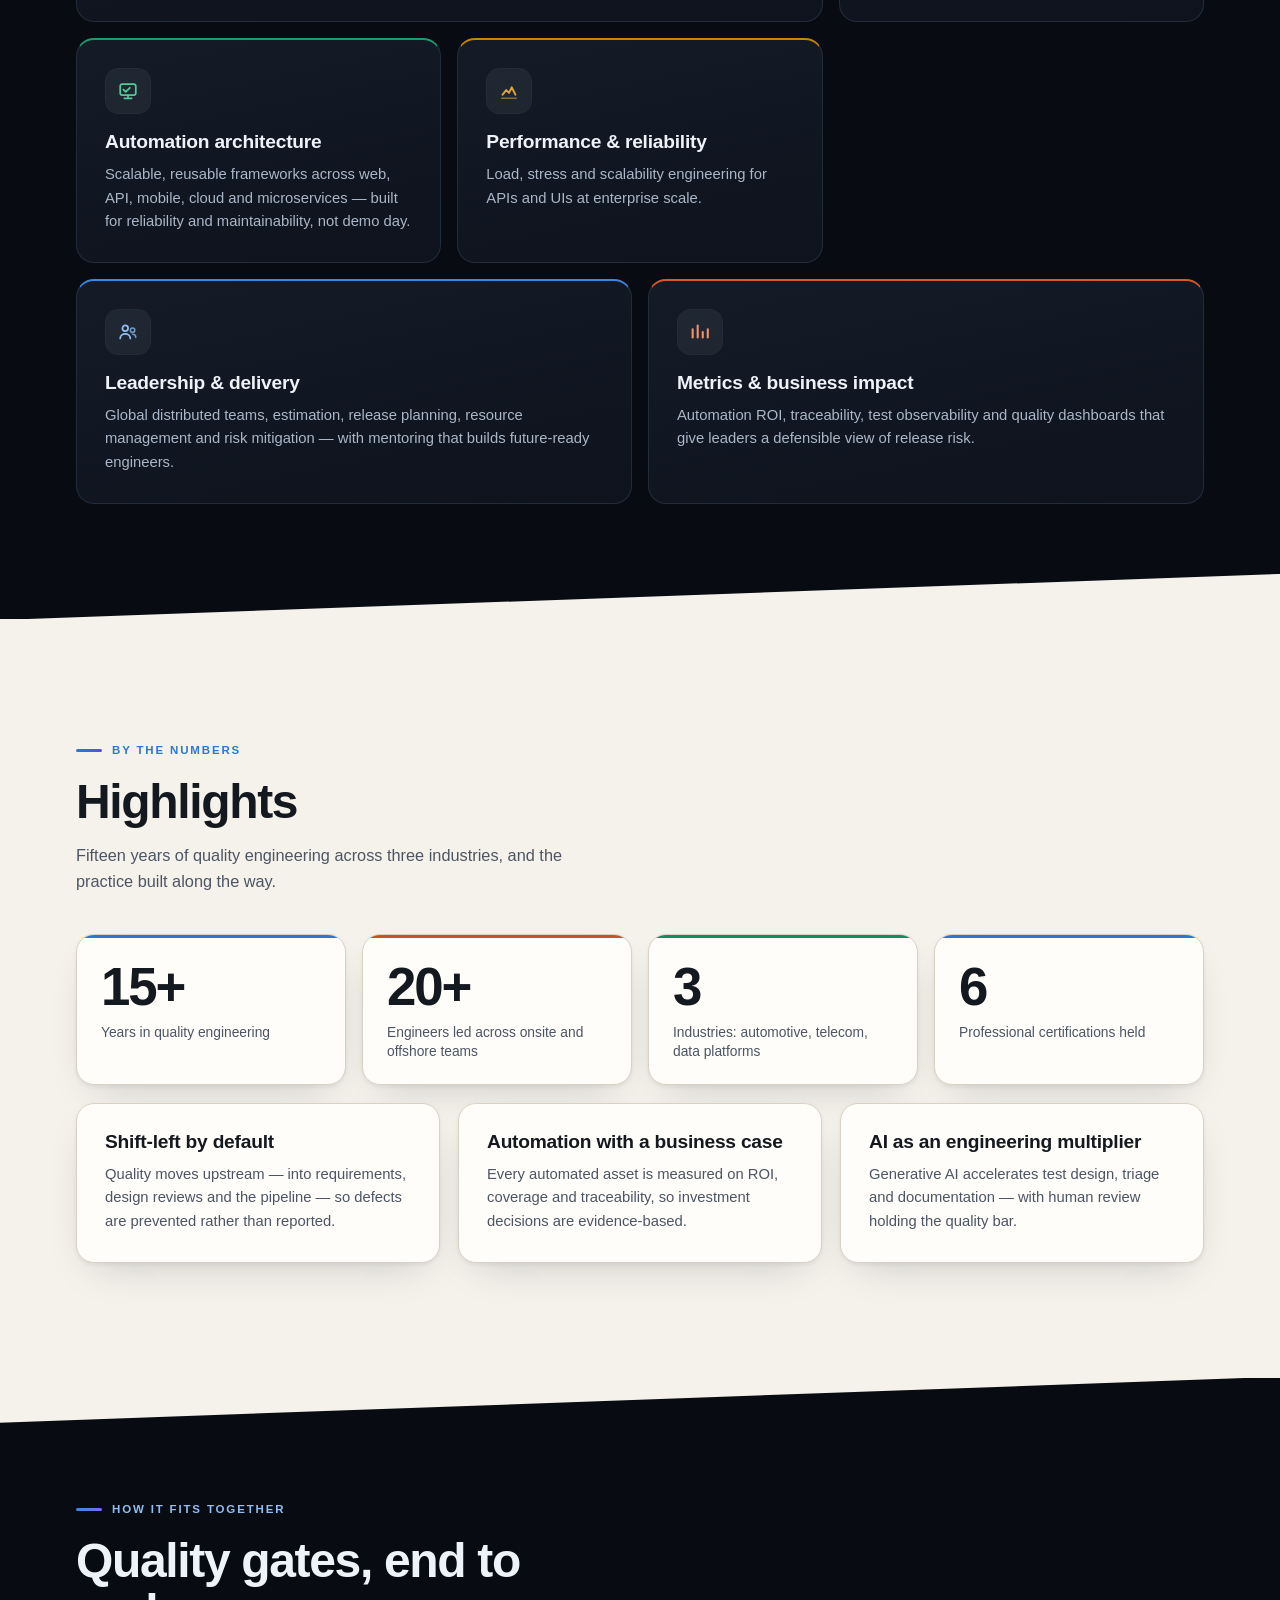
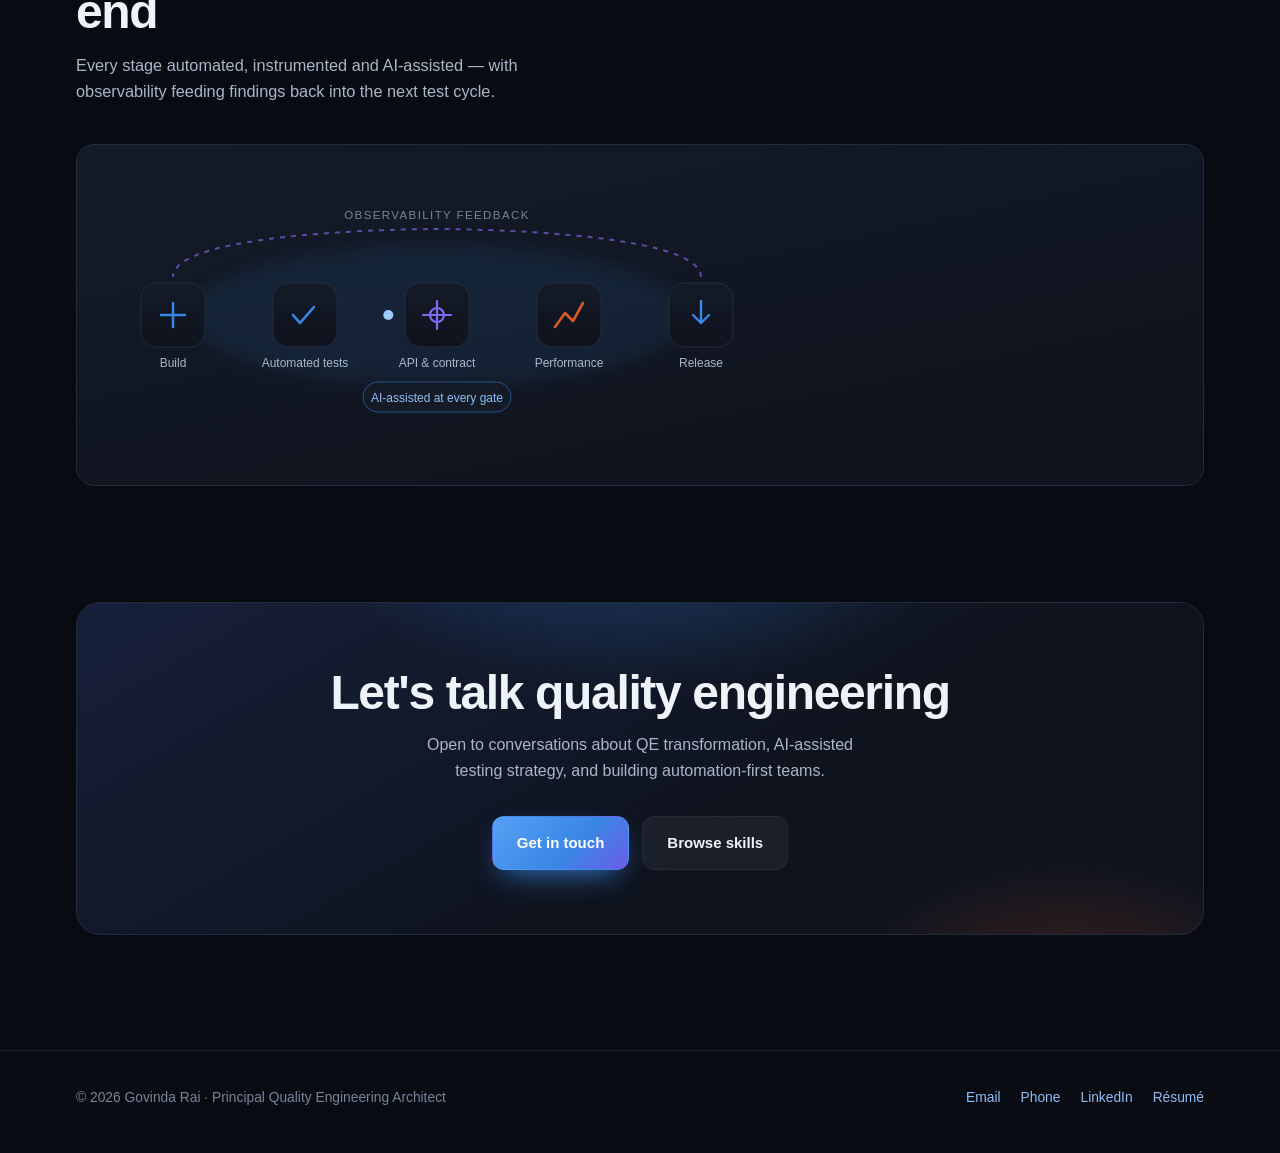
==== commit 66e150ea: "Redesign: vivid palette, layout rhythm, and remove client/project names The first pass read as monot" ====
--- a/index.html
+++ b/index.html
@@ -4,7 +4,7 @@
 <meta charset="utf-8">
 <meta name="viewport" content="width=device-width, initial-scale=1">
 <title>Govinda Rai — Principal Quality Engineering Architect</title>
-<meta name="description" content="Principal Quality Engineering Architect and AI-enabled QA Manager with 15+ years leading quality engineering, intelligent automation and performance engineering across automotive, telecom and data platforms.">
+<meta name="description" content="Principal Quality Engineering Architect and AI-enabled QA Manager with 15+ years leading quality engineering, intelligent automation and performance engineering across automotive, telecom and data platform domains.">
 <meta name="author" content="Govinda Rai">
 <meta property="og:title" content="Govinda Rai — Principal Quality Engineering Architect">
 <meta property="og:description" content="15+ years driving QE transformation through AI-assisted testing, intelligent automation and modern quality practices.">
@@ -13,9 +13,11 @@
 <meta name="twitter:card" content="summary_large_image">
 <link rel="icon" href="assets/img/favicon.svg" type="image/svg+xml">
 <link rel="stylesheet" href="assets/css/style.css">
+<script>document.documentElement.classList.add("js");</script>
 </head>
 <body>
 <a class="skip-link" href="#main">Skip to content</a>
+<div class="progress" role="presentation"></div>
 
 <header class="site-header">
   <div class="container header-inner">
@@ -41,32 +43,40 @@
 
 <main id="main">
 
-  <!-- ==================================================== hero ========== -->
+  <!-- ===================================================== hero ========== -->
   <section class="hero">
-    <div class="container hero-grid">
+    <div class="aurora" aria-hidden="true"><span></span><span></span><span></span></div>
+    <div class="container">
       <div class="reveal in">
-        <span class="eyebrow">Principal Quality Engineering Architect</span>
-        <h1>Quality engineering,<br><span class="grad">accelerated by AI</span>.</h1>
-        <div class="hero-role">
-          <span>Nagarro</span><span class="dot" aria-hidden="true"></span>
-          <span>Cox Automotive</span><span class="dot" aria-hidden="true"></span>
+        <span class="role-pill">
+          <span class="live" aria-hidden="true"></span>
+          Principal Quality Engineering Architect
+        </span>
+        <h1 class="hero-name">
+          <span class="line">Quality engineering,</span>
+          <span class="line grad">accelerated by AI.</span>
+        </h1>
+        <div class="hero-meta">
+          <span>15+ years</span><span class="sep" aria-hidden="true"></span>
+          <span>20+ engineers led</span><span class="sep" aria-hidden="true"></span>
+          <span>Automotive · Telecom · Data</span><span class="sep" aria-hidden="true"></span>
           <span>Pune, India</span>
         </div>
         <p class="lede">
-          I lead a 20+ engineer global Quality Engineering organization, turning AI-assisted
-          testing, intelligent automation and performance engineering into predictable,
-          high-quality releases across automotive, telecom and data platforms.
+          I lead global Quality Engineering organizations, turning AI-assisted testing,
+          intelligent automation and performance engineering into predictable, high-quality
+          releases at enterprise scale.
         </p>
         <div class="btn-row">
           <a class="btn btn-primary" href="experience.html">
-            View experience
-            <svg width="16" height="16" viewBox="0 0 24 24" fill="none" aria-hidden="true">
-              <path d="M5 12h14M13 6l6 6-6 6" stroke="currentColor" stroke-width="2.2"
+            Explore my work
+            <svg width="17" height="17" viewBox="0 0 24 24" fill="none" aria-hidden="true">
+              <path d="M5 12h14M13 6l6 6-6 6" stroke="currentColor" stroke-width="2.3"
                     stroke-linecap="round" stroke-linejoin="round"/>
             </svg>
           </a>
           <a class="btn btn-ghost" href="assets/files/Govinda_Rai_Resume.pdf" download>
-            <svg width="16" height="16" viewBox="0 0 24 24" fill="none" aria-hidden="true">
+            <svg width="17" height="17" viewBox="0 0 24 24" fill="none" aria-hidden="true">
               <path d="M12 4v11m0 0l-4-4m4 4l4-4M5 19h14" stroke="currentColor" stroke-width="2.2"
                     stroke-linecap="round" stroke-linejoin="round"/>
             </svg>
@@ -74,132 +84,103 @@
           </a>
         </div>
       </div>
-
-      <div class="hero-art reveal in" data-delay="2">
-        <div class="plate">
-          <div class="plate-mono" aria-hidden="true">GR</div>
-          <h2>Govinda Rai</h2>
-          <div class="plate-sub">AI-enabled QA Manager</div>
-          <ul class="plate-list">
-            <li>
-              <svg viewBox="0 0 24 24" fill="none" aria-hidden="true">
-                <path d="M5 13l4 4L19 7" stroke="#6FD3E4" stroke-width="2.4"
-                      stroke-linecap="round" stroke-linejoin="round"/>
-              </svg>
-              <span>QE strategy, governance &amp; TCoE</span>
-            </li>
-            <li>
-              <svg viewBox="0 0 24 24" fill="none" aria-hidden="true">
-                <path d="M5 13l4 4L19 7" stroke="#6FD3E4" stroke-width="2.4"
-                      stroke-linecap="round" stroke-linejoin="round"/>
-              </svg>
-              <span>Playwright, Selenium, Tosca, SpecFlow</span>
-            </li>
-            <li>
-              <svg viewBox="0 0 24 24" fill="none" aria-hidden="true">
-                <path d="M5 13l4 4L19 7" stroke="#6FD3E4" stroke-width="2.4"
-                      stroke-linecap="round" stroke-linejoin="round"/>
-              </svg>
-              <span>GitHub Copilot &amp; Claude in the SDLC</span>
-            </li>
-            <li>
-              <svg viewBox="0 0 24 24" fill="none" aria-hidden="true">
-                <path d="M5 13l4 4L19 7" stroke="#6FD3E4" stroke-width="2.4"
-                      stroke-linecap="round" stroke-linejoin="round"/>
-              </svg>
-              <span>JMeter, k6 &amp; AWS observability</span>
-            </li>
-          </ul>
-        </div>
-      </div>
-    </div>
-  </section>
-
-  <!-- ============================================ highlights (stat row) == -->
-  <section class="section" aria-labelledby="highlights-h">
-    <div class="container">
-      <div class="section-head reveal">
-        <h2 id="highlights-h">Highlights</h2>
-      </div>
-      <div class="stat-row">
-        <div class="stat reveal" data-delay="1">
-          <div class="stat-value">15+</div>
-          <div class="stat-label">Years in quality engineering</div>
-        </div>
-        <div class="stat reveal" data-delay="2">
-          <div class="stat-value">20+</div>
-          <div class="stat-label">Engineers led across onsite and offshore teams</div>
-        </div>
-        <div class="stat reveal" data-delay="3">
-          <div class="stat-value">3</div>
-          <div class="stat-label">Domains: automotive, telecom, data platforms</div>
-        </div>
-        <div class="stat reveal" data-delay="4">
-          <div class="stat-value">6</div>
-          <div class="stat-label">Professional certifications held</div>
-        </div>
-      </div>
-    </div>
-  </section>
-
-  <!-- ==================================================== what I do ====== -->
+    </div>
+  </section>
+
+  <!-- ================================================== tech marquee ===== -->
+  <div class="marquee" aria-label="Technologies I work with">
+    <div class="marquee-track">
+      <div class="marquee-group">
+        <span>Playwright</span><i aria-hidden="true"></i>
+        <span>Selenium</span><i aria-hidden="true"></i>
+        <span>C#</span><i aria-hidden="true"></i>
+        <span>SpecFlow</span><i aria-hidden="true"></i>
+        <span>Tricentis Tosca</span><i aria-hidden="true"></i>
+        <span>GitHub Copilot</span><i aria-hidden="true"></i>
+        <span>Claude AI</span><i aria-hidden="true"></i>
+        <span>RestSharp</span><i aria-hidden="true"></i>
+        <span>JMeter</span><i aria-hidden="true"></i>
+        <span>k6</span><i aria-hidden="true"></i>
+        <span>AWS</span><i aria-hidden="true"></i>
+        <span>Terraform</span><i aria-hidden="true"></i>
+        <span>Splunk</span><i aria-hidden="true"></i>
+        <span>New Relic</span><i aria-hidden="true"></i>
+        <span>Jenkins</span><i aria-hidden="true"></i>
+        <span>GitHub Actions</span><i aria-hidden="true"></i>
+      </div>
+      <div class="marquee-group" aria-hidden="true">
+        <span>Playwright</span><i></i>
+        <span>Selenium</span><i></i>
+        <span>C#</span><i></i>
+        <span>SpecFlow</span><i></i>
+        <span>Tricentis Tosca</span><i></i>
+        <span>GitHub Copilot</span><i></i>
+        <span>Claude AI</span><i></i>
+        <span>RestSharp</span><i></i>
+        <span>JMeter</span><i></i>
+        <span>k6</span><i></i>
+        <span>AWS</span><i></i>
+        <span>Terraform</span><i></i>
+        <span>Splunk</span><i></i>
+        <span>New Relic</span><i></i>
+        <span>Jenkins</span><i></i>
+        <span>GitHub Actions</span><i></i>
+      </div>
+    </div>
+  </div>
+
+  <!-- ===================================================== bento ========= -->
   <section class="section" aria-labelledby="do-h">
     <div class="container">
       <div class="section-head reveal">
         <span class="eyebrow">What I do</span>
-        <h2 id="do-h">Quality as an engineering discipline</h2>
+        <h2 id="do-h">Quality as an<br>engineering discipline</h2>
         <p>Strategy, architecture and hands-on delivery — from the test framework up to the
            governance model executives read.</p>
       </div>
 
-      <div class="grid grid-3">
-        <article class="card reveal" data-delay="1">
-          <div class="card-icon" aria-hidden="true">
-            <svg viewBox="0 0 24 24" fill="none">
-              <path d="M12 3l8 4.5v9L12 21l-8-4.5v-9L12 3z" stroke="#6FD3E4" stroke-width="1.8"
-                    stroke-linejoin="round"/>
-              <path d="M12 12l8-4.5M12 12v9M12 12L4 7.5" stroke="#6FD3E4" stroke-width="1.4"
-                    stroke-opacity="0.6"/>
+      <div class="bento">
+
+        <!-- big feature tile -->
+        <article class="card spot accent-b b-wide reveal feature" data-delay="1">
+          <div>
+            <div class="card-icon" aria-hidden="true">
+              <svg viewBox="0 0 24 24" fill="none">
+                <path d="M4 7h16M4 12h10M4 17h13" stroke="#8FBEF5" stroke-width="2" stroke-linecap="round"/>
+                <circle cx="18" cy="12" r="2.6" stroke="#8FBEF5" stroke-width="1.8"/>
+              </svg>
+            </div>
+            <h3>AI-driven quality engineering</h3>
+            <p>Generative AI applied across the lifecycle — test design, automation development,
+               defect triage, root cause analysis, code review and documentation. I drove
+               organization-wide adoption of AI-assisted testing practices and coach engineers on
+               prompt engineering as a core QE skill.</p>
+          </div>
+          <div>
+            <div class="f-num"><span data-count="20" data-suffix="+">20+</span></div>
+            <div class="f-cap">engineers coached on AI-assisted development and automation
+               architecture across onsite and offshore teams</div>
+          </div>
+        </article>
+
+        <article class="card spot accent-o reveal" data-delay="2">
+          <div class="card-icon" aria-hidden="true">
+            <svg viewBox="0 0 24 24" fill="none">
+              <path d="M12 3l8 4.5v9L12 21l-8-4.5v-9L12 3z" stroke="#F0916B" stroke-width="1.9" stroke-linejoin="round"/>
+              <path d="M12 12l8-4.5M12 12v9M12 12L4 7.5" stroke="#F0916B" stroke-width="1.5" stroke-opacity=".6"/>
             </svg>
           </div>
           <h3>QE strategy &amp; transformation</h3>
-          <p>AI adoption roadmaps, test governance, TCoE establishment, and a shift-left,
-             quality-first culture embedded across the delivery lifecycle.</p>
-        </article>
-
-        <article class="card reveal" data-delay="2">
-          <div class="card-icon" aria-hidden="true">
-            <svg viewBox="0 0 24 24" fill="none">
-              <path d="M4 7h16M4 12h10M4 17h13" stroke="#B3AAF2" stroke-width="1.9"
-                    stroke-linecap="round"/>
-              <circle cx="18" cy="12" r="2.4" stroke="#B3AAF2" stroke-width="1.7"/>
-            </svg>
-          </div>
-          <h3>AI-driven quality engineering</h3>
-          <p>Generative AI for test design, automation development, defect triage, root cause
-             analysis, code review and documentation — measured on delivery velocity.</p>
-        </article>
-
-        <article class="card reveal" data-delay="3">
-          <div class="card-icon" aria-hidden="true">
-            <svg viewBox="0 0 24 24" fill="none">
-              <path d="M5 16l4-5 3 3 3-6 4 8" stroke="#E9B857" stroke-width="2"
-                    stroke-linecap="round" stroke-linejoin="round"/>
-              <path d="M4 20h16" stroke="#E9B857" stroke-width="1.6" stroke-linecap="round"
-                    stroke-opacity="0.55"/>
-            </svg>
-          </div>
-          <h3>Performance &amp; reliability</h3>
-          <p>Load, stress and scalability engineering for APIs and UIs at enterprise scale with
-             JMeter, k6, NeoLoad and Lighthouse.</p>
-        </article>
-
-        <article class="card reveal" data-delay="1">
-          <div class="card-icon" aria-hidden="true">
-            <svg viewBox="0 0 24 24" fill="none">
-              <rect x="3.5" y="4.5" width="17" height="12" rx="2.2" stroke="#6FD3E4" stroke-width="1.8"/>
-              <path d="M8 20h8M12 16.5V20" stroke="#6FD3E4" stroke-width="1.8" stroke-linecap="round"/>
-              <path d="M7 10.5l2.5 2.5L14 8.5" stroke="#6FD3E4" stroke-width="1.9"
+          <p>AI adoption roadmaps, test governance, Testing Centre of Excellence setup, and a
+             shift-left, quality-first culture across the delivery lifecycle.</p>
+        </article>
+
+        <article class="card spot accent-g reveal" data-delay="1">
+          <div class="card-icon" aria-hidden="true">
+            <svg viewBox="0 0 24 24" fill="none">
+              <rect x="3.5" y="4.5" width="17" height="12" rx="2.3" stroke="#4FCB9B" stroke-width="1.9"/>
+              <path d="M8 20h8M12 16.5V20" stroke="#4FCB9B" stroke-width="1.9" stroke-linecap="round"/>
+              <path d="M7 10.5l2.5 2.5L14 8.5" stroke="#4FCB9B" stroke-width="2"
                     stroke-linecap="round" stroke-linejoin="round"/>
             </svg>
           </div>
@@ -208,32 +189,92 @@
              built for reliability and maintainability, not demo day.</p>
         </article>
 
-        <article class="card reveal" data-delay="2">
-          <div class="card-icon" aria-hidden="true">
-            <svg viewBox="0 0 24 24" fill="none">
-              <circle cx="9" cy="8" r="3" stroke="#B3AAF2" stroke-width="1.8"/>
-              <circle cx="17" cy="10" r="2.4" stroke="#B3AAF2" stroke-width="1.6" stroke-opacity="0.75"/>
-              <path d="M3.5 19c0-3 2.5-5 5.5-5s5.5 2 5.5 5" stroke="#B3AAF2" stroke-width="1.8"
-                    stroke-linecap="round"/>
-              <path d="M17 14.5c2.2 0 3.5 1.6 3.5 3.5" stroke="#B3AAF2" stroke-width="1.6"
-                    stroke-linecap="round" stroke-opacity="0.75"/>
-            </svg>
-          </div>
-          <h3>Leadership &amp; mentoring</h3>
-          <p>Global teams of 20+, estimation, release planning, resource management and risk
-             mitigation — plus coaching engineers on prompt engineering and automation design.</p>
-        </article>
-
-        <article class="card reveal" data-delay="3">
-          <div class="card-icon" aria-hidden="true">
-            <svg viewBox="0 0 24 24" fill="none">
-              <path d="M4 18V9M9.5 18V5M15 18v-6M20.5 18v-9" stroke="#E9B857" stroke-width="2.2"
-                    stroke-linecap="round"/>
+        <article class="card spot accent-y reveal" data-delay="2">
+          <div class="card-icon" aria-hidden="true">
+            <svg viewBox="0 0 24 24" fill="none">
+              <path d="M5 16l4-5 3 3 3-6 4 8" stroke="#E0A63C" stroke-width="2.1"
+                    stroke-linecap="round" stroke-linejoin="round"/>
+              <path d="M4 20h16" stroke="#E0A63C" stroke-width="1.7" stroke-linecap="round" stroke-opacity=".55"/>
+            </svg>
+          </div>
+          <h3>Performance &amp; reliability</h3>
+          <p>Load, stress and scalability engineering for APIs and UIs at enterprise scale.</p>
+        </article>
+
+        <article class="card spot accent-b b-half reveal" data-delay="1">
+          <div class="card-icon" aria-hidden="true">
+            <svg viewBox="0 0 24 24" fill="none">
+              <circle cx="9" cy="8" r="3.1" stroke="#8FBEF5" stroke-width="1.9"/>
+              <circle cx="17" cy="10" r="2.4" stroke="#8FBEF5" stroke-width="1.7" stroke-opacity=".75"/>
+              <path d="M3.5 19c0-3 2.5-5 5.5-5s5.5 2 5.5 5" stroke="#8FBEF5" stroke-width="1.9" stroke-linecap="round"/>
+              <path d="M17 14.5c2.2 0 3.5 1.6 3.5 3.5" stroke="#8FBEF5" stroke-width="1.7"
+                    stroke-linecap="round" stroke-opacity=".75"/>
+            </svg>
+          </div>
+          <h3>Leadership &amp; delivery</h3>
+          <p>Global distributed teams, estimation, release planning, resource management and risk
+             mitigation — with mentoring that builds future-ready engineers.</p>
+        </article>
+
+        <article class="card spot accent-o b-half reveal" data-delay="2">
+          <div class="card-icon" aria-hidden="true">
+            <svg viewBox="0 0 24 24" fill="none">
+              <path d="M4 18V9M9.5 18V5M15 18v-6M20.5 18v-9" stroke="#F0916B" stroke-width="2.3" stroke-linecap="round"/>
             </svg>
           </div>
           <h3>Metrics &amp; business impact</h3>
           <p>Automation ROI, traceability, test observability and quality dashboards that give
              leaders a defensible view of release risk.</p>
+        </article>
+
+      </div>
+    </div>
+  </section>
+
+  <!-- ============================================ CREAM: highlights ====== -->
+  <section class="section section--light" aria-labelledby="hl-h">
+    <div class="container">
+      <div class="section-head reveal">
+        <span class="eyebrow">By the numbers</span>
+        <h2 id="hl-h">Highlights</h2>
+        <p>Fifteen years of quality engineering across three industries, and the practice
+           built along the way.</p>
+      </div>
+
+      <div class="stat-row">
+        <div class="stat reveal" data-delay="1">
+          <div class="stat-value"><span data-count="15" data-suffix="+">15+</span></div>
+          <div class="stat-label">Years in quality engineering</div>
+        </div>
+        <div class="stat reveal" data-delay="2">
+          <div class="stat-value"><span data-count="20" data-suffix="+">20+</span></div>
+          <div class="stat-label">Engineers led across onsite and offshore teams</div>
+        </div>
+        <div class="stat reveal" data-delay="3">
+          <div class="stat-value"><span data-count="3">3</span></div>
+          <div class="stat-label">Industries: automotive, telecom, data platforms</div>
+        </div>
+        <div class="stat reveal" data-delay="4">
+          <div class="stat-value"><span data-count="6">6</span></div>
+          <div class="stat-label">Professional certifications held</div>
+        </div>
+      </div>
+
+      <div class="grid grid-3" style="margin-top:18px">
+        <article class="card spot reveal" data-delay="1">
+          <h3>Shift-left by default</h3>
+          <p>Quality moves upstream — into requirements, design reviews and the pipeline — so
+             defects are prevented rather than reported.</p>
+        </article>
+        <article class="card spot reveal" data-delay="2">
+          <h3>Automation with a business case</h3>
+          <p>Every automated asset is measured on ROI, coverage and traceability, so investment
+             decisions are evidence-based.</p>
+        </article>
+        <article class="card spot reveal" data-delay="3">
+          <h3>AI as an engineering multiplier</h3>
+          <p>Generative AI accelerates test design, triage and documentation — with human review
+             holding the quality bar.</p>
         </article>
       </div>
     </div>
@@ -248,15 +289,15 @@
         <p>Every stage automated, instrumented and AI-assisted — with observability feeding
            findings back into the next test cycle.</p>
       </div>
-      <div class="card reveal" data-delay="1" style="padding:clamp(18px,3vw,32px)">
+      <div class="card spot reveal" data-delay="1" style="padding:clamp(20px,3.4vw,40px)">
         <img src="assets/img/pipeline.svg" width="640" height="260"
-             alt="Continuous delivery pipeline with automated quality gates at build, automated tests, API and contract, performance, and release stages, with an observability feedback loop returning to the start and AI assistance at every gate.">
-      </div>
-    </div>
-  </section>
-
-  <!-- ==================================================== CTA ============ -->
-  <section class="section">
+             alt="Continuous delivery pipeline with automated quality gates at build, automated tests, API and contract, performance and release stages, with an observability feedback loop returning to the start and AI assistance at every gate.">
+      </div>
+    </div>
+  </section>
+
+  <!-- ===================================================== CTA =========== -->
+  <section class="section" style="padding-top:0">
     <div class="container">
       <div class="cta reveal">
         <h2>Let's talk quality engineering</h2>
--- a/assets/css/style.css
+++ b/assets/css/style.css
@@ -1,51 +1,59 @@
 /* ==========================================================================
-   Govinda Rai — portfolio
-   Palette validated with the dataviz six-checks validator against the dark
-   surface #0B1117: accent #2E9FB2, amber #C98500, violet #8A7EE0 all pass
-   the lightness band, chroma floor, CVD separation and 3:1 contrast gates.
+   Govinda Rai — portfolio  ·  v2
+   Palettes validated with the dataviz six-checks validator:
+     dark  surface #080B12 → #3987e5 #d95926 #199e70 #c98500  (all PASS)
+     light surface #F5F2EC → #2a78d6 #c9531d #0f8f5c          (all PASS)
    ========================================================================== */
 
 :root {
-  --bg:        #0B1117;
-  --surface-1: #111C25;
-  --surface-2: #16232E;
-  --surface-3: #1C2C38;
-  --line:      #22323F;
-  --line-soft: #1A2833;
-
-  --ink:   #E9F1F5;
-  --ink-2: #A8BCC8;
-  --ink-3: #7A8F9C;
-
-  /* marks / fills (validated band) */
-  --accent: #2E9FB2;
-  --amber:  #C98500;
-  --violet: #8A7EE0;
-  /* text-weight tints of the same hues, for links and headings on dark */
-  --accent-text: #6FD3E4;
-  --amber-text:  #E9B857;
-  --violet-text: #B3AAF2;
-
-  --radius:    14px;
-  --radius-sm: 9px;
-  --maxw:      1120px;
-
-  --ease: cubic-bezier(0.22, 0.61, 0.36, 1);
-  --dur:  0.45s;
-
-  --shadow: 0 1px 2px rgba(0, 0, 0, 0.4), 0 12px 32px -12px rgba(0, 0, 0, 0.6);
-
-  --sans: "Segoe UI", -apple-system, BlinkMacSystemFont, Roboto, "Helvetica Neue",
-          Arial, sans-serif;
-  --mono: "Cascadia Code", "SF Mono", Consolas, "Liberation Mono", monospace;
+  /* --- dark surfaces ---------------------------------------------------- */
+  --bg:        #080B12;
+  --panel:     #0E131D;
+  --panel-2:   #141B27;
+  --panel-3:   #1B2432;
+  --line:      #222C3B;
+  --line-soft: #18202C;
+
+  --ink:   #EEF3F9;
+  --ink-2: #A9B7C8;
+  --ink-3: #76859A;
+
+  /* --- vivid accents (validated) ---------------------------------------- */
+  --blue:   #3987e5;
+  --orange: #d95926;
+  --green:  #199e70;
+  --yellow: #c98500;
+  /* text-weight tints for links/headings on dark */
+  --blue-t:   #8FBEF5;
+  --orange-t: #F0916B;
+  --green-t:  #4FCB9B;
+
+  /* --- cream surfaces (the rhythm break) -------------------------------- */
+  --cream:      #F5F2EC;
+  --cream-2:    #EBE6DC;
+  --cream-line: #D9D2C4;
+  --cream-ink:  #14181F;
+  --cream-ink2: #4C5563;
+  --blue-l:   #2a78d6;
+  --orange-l: #c9531d;
+  --green-l:  #0f8f5c;
+
+  --radius:    18px;
+  --radius-sm: 11px;
+  --maxw:      1180px;
+
+  --ease:  cubic-bezier(0.22, 0.61, 0.36, 1);
+  --bounce: cubic-bezier(0.34, 1.4, 0.64, 1);
+
+  --shadow:    0 2px 4px rgba(0,0,0,.35), 0 18px 44px -16px rgba(0,0,0,.75);
+  --shadow-lt: 0 2px 4px rgba(20,24,31,.06), 0 16px 40px -18px rgba(20,24,31,.22);
+
+  --sans: "Segoe UI", -apple-system, BlinkMacSystemFont, Roboto, "Helvetica Neue", Arial, sans-serif;
 }
 
 *, *::before, *::after { box-sizing: border-box; }
 
-html {
-  scroll-behavior: smooth;
-  -webkit-text-size-adjust: 100%;
-}
+html { scroll-behavior: smooth; -webkit-text-size-adjust: 100%; }
 
 body {
   margin: 0;
@@ -55,137 +63,97 @@
   font-size: 16px;
   line-height: 1.6;
   -webkit-font-smoothing: antialiased;
-  text-rendering: optimizeLegibility;
   overflow-x: hidden;
 }
 
-/* ambient background wash ------------------------------------------------- */
-body::before {
+/* film grain over everything — kills the flat-gradient look */
+body::after {
   content: "";
   position: fixed;
   inset: 0;
-  z-index: -1;
+  z-index: 3;
   pointer-events: none;
-  background:
-    radial-gradient(60rem 40rem at 12% -8%, rgba(46, 159, 178, 0.16), transparent 60%),
-    radial-gradient(48rem 34rem at 92% 4%, rgba(138, 126, 224, 0.12), transparent 62%),
-    radial-gradient(40rem 30rem at 70% 96%, rgba(201, 133, 0, 0.07), transparent 60%);
+  opacity: .035;
+  background-image: url("data:image/svg+xml,%3Csvg xmlns='http://www.w3.org/2000/svg' width='140' height='140'%3E%3Cfilter id='n'%3E%3CfeTurbulence type='fractalNoise' baseFrequency='.85' numOctaves='3'/%3E%3C/filter%3E%3Crect width='140' height='140' filter='url(%23n)'/%3E%3C/svg%3E");
 }
 
 img, svg { max-width: 100%; height: auto; display: block; }
-
-a { color: var(--accent-text); text-decoration: none; }
+a { color: var(--blue-t); text-decoration: none; }
 a:hover { text-decoration: underline; text-underline-offset: 3px; }
 
-:focus-visible {
-  outline: 2px solid var(--accent-text);
-  outline-offset: 3px;
-  border-radius: 4px;
-}
-
-.container { width: 100%; max-width: var(--maxw); margin-inline: auto; padding-inline: 24px; }
+:focus-visible { outline: 2px solid var(--blue-t); outline-offset: 3px; border-radius: 5px; }
+
+.container { width: 100%; max-width: var(--maxw); margin-inline: auto; padding-inline: 26px; }
 
 .skip-link {
-  position: absolute;
-  left: -9999px;
-  top: 0;
-  background: var(--accent);
-  color: #04222a;
-  padding: 10px 16px;
-  font-weight: 700;
-  z-index: 200;
+  position: absolute; left: -9999px; top: 0; z-index: 300;
+  background: var(--blue); color: #04121f; padding: 11px 18px; font-weight: 700;
 }
 .skip-link:focus { left: 12px; top: 12px; }
 
 /* ==========================================================================
-   Header / nav
-   ========================================================================== */
-
+   Scroll progress
+   ========================================================================== */
+.progress {
+  position: fixed; top: 0; left: 0; height: 3px; width: 0;
+  z-index: 200; pointer-events: none;
+  background: linear-gradient(90deg, var(--blue), #7B6CF0 45%, var(--orange));
+  transition: width .1s linear;
+}
+
+/* ==========================================================================
+   Header
+   ========================================================================== */
 .site-header {
-  position: sticky;
-  top: 0;
-  z-index: 100;
-  background: rgba(11, 17, 23, 0.82);
-  backdrop-filter: blur(14px) saturate(140%);
+  position: sticky; top: 0; z-index: 100;
+  background: rgba(8, 11, 18, .72);
+  backdrop-filter: blur(16px) saturate(150%);
   border-bottom: 1px solid var(--line-soft);
-  view-transition-name: site-header;
-}
-
+}
 .header-inner {
-  display: flex;
-  align-items: center;
-  justify-content: space-between;
-  gap: 20px;
-  height: 68px;
-}
-
-.brand { display: flex; align-items: center; gap: 12px; color: var(--ink); }
+  display: flex; align-items: center; justify-content: space-between;
+  gap: 20px; height: 72px;
+}
+
+.brand { display: flex; align-items: center; gap: 13px; color: var(--ink); }
 .brand:hover { text-decoration: none; }
 
 .monogram {
-  width: 40px;
-  height: 40px;
-  flex: 0 0 40px;
-  border-radius: 11px;
-  display: grid;
-  place-items: center;
-  font-weight: 800;
-  font-size: 15px;
-  letter-spacing: 0.02em;
-  color: #04222a;
-  background: linear-gradient(140deg, #6FD3E4, var(--accent) 58%, #227E8E);
-  box-shadow: 0 6px 18px -8px rgba(46, 159, 178, 0.9);
-  view-transition-name: monogram;
-}
-
+  width: 42px; height: 42px; flex: 0 0 42px;
+  border-radius: 12px; display: grid; place-items: center;
+  font-weight: 800; font-size: 15.5px; color: #06121f;
+  background: linear-gradient(140deg, #8FBEF5, var(--blue) 55%, #7B6CF0);
+  box-shadow: 0 8px 22px -8px rgba(57,135,229,.95);
+}
 .brand-text { display: flex; flex-direction: column; line-height: 1.15; }
-.brand-name { font-weight: 700; font-size: 15px; letter-spacing: 0.01em; }
-.brand-role { font-size: 11.5px; color: var(--ink-3); letter-spacing: 0.04em; text-transform: uppercase; }
-
-.nav { display: flex; align-items: center; gap: 4px; }
-
+.brand-name { font-weight: 700; font-size: 15.5px; }
+.brand-role {
+  font-size: 11px; color: var(--ink-3);
+  letter-spacing: .13em; text-transform: uppercase;
+}
+
+.nav { display: flex; align-items: center; gap: 3px; }
 .nav a {
-  position: relative;
-  color: var(--ink-2);
-  font-size: 14.5px;
-  font-weight: 500;
-  padding: 9px 13px;
-  border-radius: 8px;
-  transition: color 0.2s var(--ease), background 0.2s var(--ease);
-}
-.nav a:hover { color: var(--ink); background: var(--surface-2); text-decoration: none; }
-
-.nav a[aria-current="page"] { color: var(--ink); }
+  position: relative; color: var(--ink-2);
+  font-size: 14.5px; font-weight: 550; padding: 9px 14px; border-radius: 9px;
+  transition: color .2s var(--ease), background .2s var(--ease);
+}
+.nav a:hover { color: var(--ink); background: var(--panel-2); text-decoration: none; }
+.nav a[aria-current="page"] { color: var(--ink); background: var(--panel-2); }
 .nav a[aria-current="page"]::after {
-  content: "";
-  position: absolute;
-  left: 13px;
-  right: 13px;
-  bottom: 3px;
-  height: 2px;
-  border-radius: 2px;
-  background: var(--accent);
+  content: ""; position: absolute; left: 14px; right: 14px; bottom: 4px;
+  height: 2px; border-radius: 2px;
+  background: linear-gradient(90deg, var(--blue), #7B6CF0);
 }
 
 .nav-toggle {
-  display: none;
-  background: var(--surface-2);
-  border: 1px solid var(--line);
-  color: var(--ink);
-  width: 42px;
-  height: 38px;
-  border-radius: 9px;
-  cursor: pointer;
+  display: none; background: var(--panel-2); border: 1px solid var(--line);
+  color: var(--ink); width: 44px; height: 40px; border-radius: 10px; cursor: pointer;
 }
 .nav-toggle span, .nav-toggle span::before, .nav-toggle span::after {
-  display: block;
-  width: 17px;
-  height: 2px;
-  background: var(--ink);
-  border-radius: 2px;
-  position: relative;
-  margin-inline: auto;
-  transition: transform 0.25s var(--ease), opacity 0.2s;
+  display: block; width: 18px; height: 2px; background: var(--ink);
+  border-radius: 2px; position: relative; margin-inline: auto;
+  transition: transform .25s var(--ease), opacity .2s;
 }
 .nav-toggle span::before { content: ""; position: absolute; top: -6px; }
 .nav-toggle span::after  { content: ""; position: absolute; top: 6px; }
@@ -193,568 +161,528 @@
 .nav-toggle[aria-expanded="true"] span::before { transform: translateY(6px) rotate(45deg); }
 .nav-toggle[aria-expanded="true"] span::after  { transform: translateY(-6px) rotate(-45deg); }
 
-@media (max-width: 860px) {
+@media (max-width: 900px) {
   .nav-toggle { display: block; }
   .nav {
-    position: fixed;
-    inset: 68px 0 auto 0;
-    flex-direction: column;
-    align-items: stretch;
-    gap: 2px;
-    padding: 14px 20px 20px;
-    background: rgba(11, 17, 23, 0.97);
-    border-bottom: 1px solid var(--line);
-    transform: translateY(-12px);
-    opacity: 0;
-    pointer-events: none;
-    transition: opacity 0.22s var(--ease), transform 0.22s var(--ease);
+    position: fixed; inset: 72px 0 auto 0; flex-direction: column;
+    align-items: stretch; gap: 2px; padding: 14px 22px 22px;
+    background: rgba(8,11,18,.98); border-bottom: 1px solid var(--line);
+    transform: translateY(-14px); opacity: 0; pointer-events: none;
+    transition: opacity .22s var(--ease), transform .22s var(--ease);
   }
   .nav.open { opacity: 1; transform: none; pointer-events: auto; }
-  .nav a { padding: 12px 14px; font-size: 16px; }
-  .nav a[aria-current="page"]::after { left: 14px; right: auto; width: 18px; bottom: 6px; }
+  .nav a { padding: 13px 15px; font-size: 16px; }
   .brand-role { display: none; }
 }
 
 /* ==========================================================================
-   Type & section furniture
-   ========================================================================== */
-
-h1, h2, h3, h4 { margin: 0; line-height: 1.18; letter-spacing: -0.015em; font-weight: 700; }
-h1 { font-size: clamp(2.15rem, 5.2vw, 3.55rem); }
-h2 { font-size: clamp(1.5rem, 3vw, 2.05rem); }
-h3 { font-size: 1.14rem; letter-spacing: -0.005em; }
+   Type
+   ========================================================================== */
+h1, h2, h3, h4 { margin: 0; line-height: 1.08; letter-spacing: -.028em; font-weight: 800; }
+h1 { font-size: clamp(2.6rem, 7vw, 5.1rem); }
+h2 { font-size: clamp(1.85rem, 4.2vw, 3rem); }
+h3 { font-size: 1.2rem; letter-spacing: -.012em; font-weight: 700; }
 p  { margin: 0 0 1rem; color: var(--ink-2); }
 p:last-child { margin-bottom: 0; }
 
-.section { padding: clamp(52px, 8vw, 92px) 0; }
-.section + .section { padding-top: 0; }
-
-.section-head { margin-bottom: 30px; max-width: 62ch; }
-.section-head p { margin-top: 10px; }
+.section { padding: clamp(64px, 9vw, 118px) 0; position: relative; }
+
+.section-head { margin-bottom: 40px; max-width: 60ch; }
+.section-head p { margin-top: 14px; font-size: 1.02rem; }
 
 .eyebrow {
-  display: inline-flex;
-  align-items: center;
-  gap: 9px;
-  font-size: 11.5px;
-  font-weight: 700;
-  letter-spacing: 0.12em;
-  text-transform: uppercase;
-  color: var(--accent-text);
-  margin-bottom: 12px;
+  display: inline-flex; align-items: center; gap: 10px;
+  font-size: 11.5px; font-weight: 800; letter-spacing: .16em;
+  text-transform: uppercase; color: var(--blue-t); margin-bottom: 16px;
 }
 .eyebrow::before {
-  content: "";
-  width: 20px;
-  height: 2px;
-  border-radius: 2px;
-  background: var(--accent);
-}
-
-.lede { font-size: clamp(1.02rem, 1.6vw, 1.16rem); color: var(--ink-2); max-width: 66ch; }
-
-/* ==========================================================================
-   Hero
-   ========================================================================== */
-
-.hero { position: relative; padding: clamp(56px, 9vw, 104px) 0 clamp(40px, 6vw, 68px); }
-
-.hero-grid {
+  content: ""; width: 26px; height: 3px; border-radius: 3px;
+  background: linear-gradient(90deg, var(--blue), #7B6CF0);
+}
+
+.lede { font-size: clamp(1.06rem, 1.7vw, 1.26rem); color: var(--ink-2); max-width: 62ch; line-height: 1.55; }
+
+.grad {
+  background: linear-gradient(104deg, #9CCBFF 4%, #7B6CF0 48%, #F0916B 96%);
+  -webkit-background-clip: text; background-clip: text; color: transparent;
+}
+
+/* ==========================================================================
+   HERO — animated aurora
+   ========================================================================== */
+.hero { position: relative; overflow: hidden; padding: clamp(64px, 10vw, 128px) 0 clamp(52px, 7vw, 84px); }
+
+.aurora { position: absolute; inset: -20% -10% auto -10%; height: 150%; z-index: -1; pointer-events: none; }
+.aurora span {
+  position: absolute; border-radius: 50%;
+  filter: blur(72px); opacity: .5;
+  will-change: transform;
+}
+.aurora span:nth-child(1) {
+  width: 46rem; height: 30rem; left: -6rem; top: -6rem;
+  background: radial-gradient(circle, rgba(57,135,229,.95), transparent 66%);
+  animation: float1 19s ease-in-out infinite;
+}
+.aurora span:nth-child(2) {
+  width: 38rem; height: 28rem; right: -4rem; top: -3rem;
+  background: radial-gradient(circle, rgba(123,108,240,.85), transparent 66%);
+  animation: float2 23s ease-in-out infinite;
+}
+.aurora span:nth-child(3) {
+  width: 32rem; height: 24rem; left: 34%; top: 34%;
+  background: radial-gradient(circle, rgba(217,89,38,.6), transparent 68%);
+  animation: float3 27s ease-in-out infinite;
+}
+@keyframes float1 { 0%,100%{transform:translate3d(0,0,0) scale(1)} 50%{transform:translate3d(7%,7%,0) scale(1.14)} }
+@keyframes float2 { 0%,100%{transform:translate3d(0,0,0) scale(1)} 50%{transform:translate3d(-9%,10%,0) scale(1.1)} }
+@keyframes float3 { 0%,100%{transform:translate3d(0,0,0) scale(1)} 50%{transform:translate3d(6%,-11%,0) scale(1.2)} }
+
+/* faint blueprint grid behind the hero */
+.hero::before {
+  content: ""; position: absolute; inset: 0; z-index: -1; pointer-events: none;
+  background-image:
+    linear-gradient(rgba(238,243,249,.045) 1px, transparent 1px),
+    linear-gradient(90deg, rgba(238,243,249,.045) 1px, transparent 1px);
+  background-size: 74px 74px;
+  mask-image: radial-gradient(72% 62% at 50% 34%, #000 20%, transparent 78%);
+}
+
+.hero-name {
+  font-size: clamp(2.9rem, 9.2vw, 6.6rem);
+  line-height: .93; letter-spacing: -.042em; margin-bottom: 20px;
+}
+.hero-name .line { display: block; }
+
+.role-pill {
+  display: inline-flex; align-items: center; gap: 11px;
+  padding: 8px 17px 8px 13px; border-radius: 100px;
+  background: rgba(57,135,229,.11); border: 1px solid rgba(57,135,229,.38);
+  color: var(--blue-t); font-size: 13.4px; font-weight: 700;
+  letter-spacing: .05em; text-transform: uppercase; margin-bottom: 26px;
+}
+.role-pill .live {
+  width: 8px; height: 8px; border-radius: 50%; background: var(--green);
+  box-shadow: 0 0 0 4px rgba(25,158,112,.22);
+  animation: blip 2.4s ease-in-out infinite;
+}
+@keyframes blip { 0%,100%{opacity:1} 50%{opacity:.35} }
+
+.hero-meta {
+  display: flex; flex-wrap: wrap; align-items: center; gap: 9px 13px;
+  color: var(--ink-2); font-size: 1rem; margin-bottom: 20px; font-weight: 550;
+}
+.hero-meta .sep { width: 5px; height: 5px; border-radius: 50%; background: var(--ink-3); }
+/* dots strand at the end of a wrapped line on narrow screens */
+@media (max-width: 620px) {
+  .hero-meta { gap: 6px 16px; }
+  .hero-meta .sep { display: none; }
+}
+
+.btn-row { display: flex; flex-wrap: wrap; gap: 13px; margin-top: 32px; }
+
+.btn {
+  display: inline-flex; align-items: center; gap: 10px;
+  padding: 14px 24px; border-radius: 12px;
+  font-size: 15px; font-weight: 700; border: 1px solid transparent; cursor: pointer;
+  transition: transform .22s var(--bounce), box-shadow .22s var(--ease),
+              background .22s var(--ease), border-color .22s var(--ease);
+}
+.btn:hover { text-decoration: none; transform: translateY(-3px); }
+.btn svg { transition: transform .22s var(--ease); }
+.btn:hover svg { transform: translateX(3px); }
+
+.btn-primary {
+  background: linear-gradient(135deg, #57A0F5, var(--blue) 58%, #6C5CE7);
+  color: #fff; box-shadow: 0 12px 30px -12px rgba(57,135,229,1);
+}
+.btn-primary:hover { box-shadow: 0 20px 40px -14px rgba(57,135,229,1); }
+
+.btn-ghost { background: rgba(238,243,249,.05); border-color: var(--line); color: var(--ink); }
+.btn-ghost:hover { border-color: var(--blue); background: rgba(57,135,229,.12); }
+
+/* ==========================================================================
+   MARQUEE — infinite tech ticker
+   ========================================================================== */
+.marquee {
+  position: relative; overflow: hidden;
+  padding: 20px 0; border-block: 1px solid var(--line-soft);
+  background: linear-gradient(180deg, rgba(20,27,39,.7), rgba(8,11,18,.4));
+  mask-image: linear-gradient(90deg, transparent, #000 9%, #000 91%, transparent);
+}
+.marquee-track { display: flex; width: max-content; animation: slide 42s linear infinite; }
+.marquee:hover .marquee-track { animation-play-state: paused; }
+.marquee-group { display: flex; align-items: center; gap: 42px; padding-right: 42px; }
+.marquee-group span {
+  font-size: 15px; font-weight: 700; letter-spacing: .04em;
+  color: var(--ink-3); white-space: nowrap;
+  transition: color .2s var(--ease);
+}
+.marquee-group span:hover { color: var(--blue-t); }
+.marquee-group i {
+  display: block; width: 6px; height: 6px; border-radius: 50%;
+  background: var(--blue); opacity: .55; flex: 0 0 6px;
+}
+@keyframes slide { from { transform: translateX(0) } to { transform: translateX(-50%) } }
+
+/* ==========================================================================
+   BENTO — deliberately uneven grid
+   ========================================================================== */
+.bento {
   display: grid;
-  grid-template-columns: minmax(0, 1.25fr) minmax(0, 0.75fr);
-  gap: clamp(28px, 5vw, 56px);
-  align-items: center;
-}
-@media (max-width: 900px) {
-  .hero-grid { grid-template-columns: 1fr; }
-  .hero-art { order: -1; max-width: 420px; }
-}
-
-.hero h1 { margin-bottom: 14px; }
-.hero h1 .grad {
-  background: linear-gradient(100deg, #8FE3F0, var(--accent-text) 45%, var(--violet-text));
-  -webkit-background-clip: text;
-  background-clip: text;
-  color: transparent;
-}
-
-.hero-role {
-  display: flex;
-  flex-wrap: wrap;
-  gap: 8px 10px;
-  align-items: center;
-  margin-bottom: 18px;
-  color: var(--ink-2);
-  font-size: 1rem;
-}
-.hero-role .dot { width: 4px; height: 4px; border-radius: 50%; background: var(--ink-3); }
-
-.btn-row { display: flex; flex-wrap: wrap; gap: 12px; margin-top: 26px; }
-
-.btn {
-  display: inline-flex;
-  align-items: center;
-  gap: 9px;
-  padding: 12px 20px;
-  border-radius: 10px;
-  font-size: 14.5px;
-  font-weight: 650;
-  border: 1px solid transparent;
-  cursor: pointer;
-  transition: transform 0.2s var(--ease), background 0.2s var(--ease),
-              border-color 0.2s var(--ease), box-shadow 0.2s var(--ease);
-}
-.btn:hover { text-decoration: none; transform: translateY(-2px); }
-
-.btn-primary {
-  background: linear-gradient(135deg, #6FD3E4, var(--accent) 70%);
-  color: #04222a;
-  box-shadow: 0 10px 26px -12px rgba(46, 159, 178, 0.95);
-}
-.btn-primary:hover { box-shadow: 0 16px 32px -12px rgba(46, 159, 178, 1); }
-
-.btn-ghost { background: var(--surface-2); border-color: var(--line); color: var(--ink); }
-.btn-ghost:hover { border-color: var(--accent); background: var(--surface-3); }
-
-.hero-art { position: relative; }
-.hero-art svg { width: 100%; }
-
-/* monogram plate in the hero */
-.plate {
-  position: relative;
-  border-radius: 20px;
-  padding: 26px;
-  background: linear-gradient(160deg, var(--surface-2), var(--surface-1));
+  grid-template-columns: repeat(6, minmax(0, 1fr));
+  gap: 16px;
+}
+.bento > * { grid-column: span 2; }
+.bento .b-wide  { grid-column: span 4; }
+.bento .b-half  { grid-column: span 3; }
+.bento .b-full  { grid-column: span 6; }
+@media (max-width: 980px) {
+  .bento { grid-template-columns: repeat(2, minmax(0, 1fr)); }
+  .bento > *, .bento .b-wide, .bento .b-half, .bento .b-full { grid-column: span 2; }
+}
+
+/* ==========================================================================
+   Cards + cursor spotlight
+   ========================================================================== */
+.card {
+  position: relative; overflow: hidden;
+  padding: 28px; border-radius: var(--radius);
+  background: linear-gradient(168deg, var(--panel-2), var(--panel));
   border: 1px solid var(--line);
-  box-shadow: var(--shadow);
-  overflow: hidden;
-}
-.plate::after {
-  content: "";
-  position: absolute;
-  inset: 0;
-  background: radial-gradient(22rem 14rem at 82% 4%, rgba(46, 159, 178, 0.16), transparent 65%);
-  pointer-events: none;
-}
-.plate-mono {
-  width: 96px;
-  height: 96px;
+  transition: transform .32s var(--ease), border-color .32s var(--ease),
+              box-shadow .32s var(--ease);
+}
+.card:hover { transform: translateY(-5px); border-color: var(--panel-3); box-shadow: var(--shadow); }
+.card h3 { margin-bottom: 10px; }
+.card p { font-size: 14.8px; }
+
+/* spotlight follows the pointer (--mx/--my set in JS) */
+.spot::before {
+  content: ""; position: absolute; inset: 0; pointer-events: none;
+  opacity: 0; transition: opacity .3s var(--ease);
+  background: radial-gradient(16rem 16rem at var(--mx, 50%) var(--my, 50%),
+              rgba(57,135,229,.17), transparent 68%);
+}
+.spot:hover::before { opacity: 1; }
+
+/* top accent rule, rotated by hue per card */
+.card.accent-b { border-top: 2px solid var(--blue); }
+.card.accent-o { border-top: 2px solid var(--orange); }
+.card.accent-g { border-top: 2px solid var(--green); }
+.card.accent-y { border-top: 2px solid var(--yellow); }
+
+.card-icon {
+  width: 46px; height: 46px; border-radius: 13px;
+  display: grid; place-items: center; margin-bottom: 18px;
+  background: rgba(238,243,249,.055); border: 1px solid var(--line);
+}
+.card-icon svg { width: 22px; height: 22px; }
+
+/* the big feature tile in the bento */
+.feature { display: flex; flex-direction: column; justify-content: space-between; gap: 22px; }
+.feature .f-num {
+  font-size: clamp(3.4rem, 8vw, 5.6rem); font-weight: 800;
+  letter-spacing: -.045em; line-height: .9; color: var(--ink);
+}
+.feature .f-cap { font-size: 14.6px; color: var(--ink-3); max-width: 34ch; }
+
+/* ==========================================================================
+   CREAM section — the rhythm break
+   ========================================================================== */
+.section--light {
+  background: var(--cream);
+  color: var(--cream-ink);
+}
+.section--light::before,
+.section--light::after {
+  content: ""; position: absolute; left: 0; right: 0; height: 46px;
+  background: var(--cream); pointer-events: none;
+}
+.section--light::before { top: -45px; clip-path: polygon(0 100%, 100% 0, 100% 100%); }
+.section--light::after  { bottom: -45px; clip-path: polygon(0 0, 100% 0, 0 100%); }
+
+.section--light h1, .section--light h2, .section--light h3 { color: var(--cream-ink); }
+.section--light p { color: var(--cream-ink2); }
+.section--light .eyebrow { color: var(--blue-l); }
+.section--light .eyebrow::before { background: linear-gradient(90deg, var(--blue-l), #5B4FCF); }
+.section--light .lede { color: var(--cream-ink2); }
+.section--light a { color: var(--blue-l); }
+
+.section--light .card {
+  background: #FFFDF9;
+  border-color: var(--cream-line);
+  box-shadow: var(--shadow-lt);
+}
+.section--light .card:hover { border-color: #C4BAA6; box-shadow: 0 22px 50px -20px rgba(20,24,31,.3); }
+.section--light .card p { color: var(--cream-ink2); }
+.section--light .card-icon { background: var(--cream-2); border-color: var(--cream-line); }
+.section--light .spot::before {
+  background: radial-gradient(16rem 16rem at var(--mx,50%) var(--my,50%), rgba(42,120,214,.12), transparent 68%);
+}
+.section--light .stat-value { color: var(--cream-ink); }
+.section--light .stat-label { color: var(--cream-ink2); }
+.section--light .stat { background: #FFFDF9; border-color: var(--cream-line); box-shadow: var(--shadow-lt); }
+.section--light .stat::before { background: var(--blue-l); }
+.section--light .stat:nth-child(2)::before { background: var(--orange-l); }
+.section--light .stat:nth-child(3)::before { background: var(--green-l); }
+.section--light .stat:nth-child(4)::before { background: var(--blue-l); }
+.section--light .chip {
+  background: var(--cream-2); border-color: var(--cream-line); color: #39424F;
+}
+.section--light .chip:hover { border-color: var(--blue-l); color: var(--cream-ink); }
+.section--light .chip-accent { border-color: rgba(42,120,214,.5); color: var(--blue-l); background: rgba(42,120,214,.07); }
+.section--light .skill-block { background: #FFFDF9; border-color: var(--cream-line); box-shadow: var(--shadow-lt); }
+.section--light .skill-block h3::before { background: var(--blue-l); }
+.section--light .skill-block .count { color: #74604A; }
+.section--light .bullets li { color: var(--cream-ink2); }
+.section--light .bullets li::before { border-color: var(--blue-l); }
+
+/* ==========================================================================
+   Stat tiles (value stays in ink; hue lives in the cap)
+   ========================================================================== */
+.stat-row { display: grid; grid-template-columns: repeat(4, minmax(0,1fr)); gap: 16px; }
+@media (max-width: 900px) { .stat-row { grid-template-columns: repeat(2, minmax(0,1fr)); } }
+
+.stat {
+  position: relative; overflow: hidden;
+  padding: 26px 24px 22px; border-radius: var(--radius);
+  background: linear-gradient(168deg, var(--panel-2), var(--panel));
+  border: 1px solid var(--line);
+  transition: transform .3s var(--ease), border-color .3s var(--ease);
+}
+.stat:hover { transform: translateY(-4px); border-color: var(--panel-3); }
+.stat::before {
+  content: ""; position: absolute; left: 0; right: 0; top: 0; height: 3px;
+  background: var(--blue);
+}
+.stat:nth-child(2)::before { background: #7B6CF0; }
+.stat:nth-child(3)::before { background: var(--orange); }
+.stat:nth-child(4)::before { background: var(--green); }
+
+.stat-value {
+  font-size: clamp(2.4rem, 4.6vw, 3.3rem); font-weight: 800;
+  color: var(--ink); letter-spacing: -.04em; line-height: 1; margin-bottom: 9px;
+  font-variant-numeric: tabular-nums;
+}
+.stat-label { font-size: 13.8px; color: var(--ink-3); line-height: 1.42; }
+
+/* ==========================================================================
+   Timeline — big era markers, alternating rails
+   ========================================================================== */
+.timeline { position: relative; display: grid; gap: 22px; }
+
+.tl-item {
+  position: relative; overflow: hidden;
+  padding: 30px 30px 28px 34px; border-radius: var(--radius);
+  background: linear-gradient(168deg, var(--panel-2), var(--panel));
+  border: 1px solid var(--line);
+  transition: border-color .3s var(--ease), transform .3s var(--ease);
+}
+.tl-item:hover { border-color: var(--panel-3); transform: translateY(-3px); }
+.tl-item::before {
+  content: ""; position: absolute; left: 0; top: 0; bottom: 0; width: 4px;
+  background: linear-gradient(180deg, var(--blue), rgba(57,135,229,.1));
+}
+.tl-item:nth-child(2)::before { background: linear-gradient(180deg, #7B6CF0, rgba(123,108,240,.1)); }
+.tl-item:nth-child(3)::before { background: linear-gradient(180deg, var(--orange), rgba(217,89,38,.1)); }
+
+.tl-top {
+  display: flex; flex-wrap: wrap; justify-content: space-between;
+  align-items: baseline; gap: 8px 20px; margin-bottom: 6px;
+}
+.tl-role { font-size: 1.35rem; font-weight: 800; letter-spacing: -.02em; }
+.tl-dates {
+  font-size: 13px; font-weight: 700; color: var(--ink-3);
+  font-variant-numeric: tabular-nums; white-space: nowrap;
+  padding: 5px 12px; border-radius: 100px;
+  background: rgba(238,243,249,.05); border: 1px solid var(--line);
+}
+.tl-org { color: var(--blue-t); font-weight: 700; font-size: 15px; margin-bottom: 4px; }
+.tl-meta { color: var(--ink-3); font-size: 13.6px; margin-bottom: 16px; }
+
+.tl-group { margin-top: 20px; }
+.tl-group h4 {
+  font-size: 11.5px; letter-spacing: .13em; text-transform: uppercase;
+  color: var(--ink-3); margin-bottom: 11px;
+  display: flex; align-items: center; gap: 9px;
+}
+.tl-group h4::after { content: ""; flex: 1; height: 1px; background: var(--line-soft); }
+
+.bullets { list-style: none; margin: 0; padding: 0; display: grid; gap: 10px; }
+.bullets li {
+  position: relative; padding-left: 21px;
+  font-size: 14.8px; color: var(--ink-2); line-height: 1.58;
+}
+.bullets li::before {
+  content: ""; position: absolute; left: 2px; top: 8px;
+  width: 7px; height: 7px; border-radius: 50%;
+  border: 2px solid var(--blue);
+}
+
+/* ==========================================================================
+   Chips
+   ========================================================================== */
+.chips { display: flex; flex-wrap: wrap; gap: 8px; margin-top: 18px; }
+.chip {
+  font-size: 12.6px; font-weight: 550; padding: 6px 13px; border-radius: 100px;
+  background: rgba(238,243,249,.045); border: 1px solid var(--line);
+  color: var(--ink-2); white-space: nowrap;
+  transition: border-color .2s var(--ease), color .2s var(--ease),
+              transform .2s var(--bounce), background .2s var(--ease);
+}
+.chip:hover {
+  border-color: var(--blue); color: var(--ink);
+  background: rgba(57,135,229,.14); transform: translateY(-2px);
+}
+.chip-accent { border-color: rgba(57,135,229,.5); color: var(--blue-t); background: rgba(57,135,229,.1); }
+
+.skill-block {
+  padding: 26px; border-radius: var(--radius);
+  background: linear-gradient(168deg, var(--panel-2), var(--panel));
+  border: 1px solid var(--line);
+  transition: border-color .3s var(--ease), transform .3s var(--ease);
+  position: relative; overflow: hidden;
+}
+.skill-block:hover { border-color: var(--panel-3); transform: translateY(-4px); }
+.skill-block h3 {
+  font-size: 16px; margin-bottom: 4px; display: flex; align-items: center; gap: 11px;
+}
+.skill-block h3::before {
+  content: ""; width: 9px; height: 9px; border-radius: 3px;
+  background: var(--blue); flex: 0 0 9px;
+}
+.skill-block .count {
+  font-size: 12.4px; color: var(--ink-3); font-variant-numeric: tabular-nums;
+  letter-spacing: .04em; text-transform: uppercase; font-weight: 650;
+}
+
+/* ==========================================================================
+   Lists / awards / education
+   ========================================================================== */
+.grid { display: grid; gap: 18px; }
+.grid-2 { grid-template-columns: repeat(2, minmax(0,1fr)); }
+.grid-3 { grid-template-columns: repeat(3, minmax(0,1fr)); }
+@media (max-width: 980px) { .grid-3 { grid-template-columns: repeat(2, minmax(0,1fr)); } }
+@media (max-width: 720px) { .grid-2, .grid-3 { grid-template-columns: 1fr; } }
+
+.list-plain { list-style: none; margin: 0; padding: 0; display: grid; gap: 12px; }
+.list-plain li { display: flex; gap: 13px; align-items: flex-start; font-size: 14.9px; color: var(--ink-2); }
+.list-plain svg { flex: 0 0 19px; margin-top: 2px; }
+.section--light .list-plain li { color: var(--cream-ink2); }
+
+.edu-item { padding: 19px 0; border-bottom: 1px solid var(--line-soft); }
+.edu-item:last-child { border-bottom: 0; padding-bottom: 0; }
+.edu-degree { font-weight: 700; color: var(--ink); font-size: 15.6px; }
+.edu-meta { font-size: 13.8px; color: var(--ink-3); margin-top: 4px; }
+.section--light .edu-item { border-color: var(--cream-line); }
+.section--light .edu-degree { color: var(--cream-ink); }
+.section--light .edu-meta { color: #74604A; }
+
+.award {
+  display: flex; gap: 17px; align-items: center;
+  padding: 20px 22px; border-radius: var(--radius-sm);
+  background: linear-gradient(168deg, var(--panel-2), var(--panel));
+  border: 1px solid var(--line);
+  transition: border-color .25s var(--ease), transform .25s var(--ease);
+}
+.award:hover { border-color: var(--panel-3); transform: translateX(5px); }
+.award-medal {
+  flex: 0 0 44px; width: 44px; height: 44px; border-radius: 12px;
+  display: grid; place-items: center;
+  background: rgba(57,135,229,.12); border: 1px solid rgba(57,135,229,.32);
+}
+.award-title { font-weight: 700; font-size: 15.2px; color: var(--ink); }
+.award-meta { font-size: 13.2px; color: var(--ink-3); }
+
+/* ==========================================================================
+   Contact
+   ========================================================================== */
+.contact-grid { display: grid; grid-template-columns: repeat(auto-fit, minmax(272px,1fr)); gap: 16px; }
+
+.contact-card {
+  display: flex; gap: 17px; align-items: center;
+  padding: 24px; border-radius: var(--radius);
+  background: linear-gradient(168deg, var(--panel-2), var(--panel));
+  border: 1px solid var(--line); color: inherit;
+  position: relative; overflow: hidden;
+  transition: transform .28s var(--ease), border-color .28s var(--ease), box-shadow .28s var(--ease);
+}
+.contact-card:hover {
+  transform: translateY(-5px); border-color: var(--blue);
+  box-shadow: var(--shadow); text-decoration: none;
+}
+.contact-card .card-icon { margin-bottom: 0; flex: 0 0 46px; }
+.contact-card > span:last-child { display: flex; flex-direction: column; min-width: 0; }
+.contact-label {
+  display: block; font-size: 11.4px; letter-spacing: .13em;
+  text-transform: uppercase; color: var(--ink-3); margin-bottom: 4px; font-weight: 700;
+}
+.contact-value { display: block; font-size: 15.4px; font-weight: 700; color: var(--ink); overflow-wrap: anywhere; }
+
+/* ==========================================================================
+   CTA + footer
+   ========================================================================== */
+.cta {
+  position: relative; overflow: hidden; text-align: center;
+  padding: clamp(38px, 6vw, 64px) clamp(24px, 5vw, 56px);
   border-radius: 24px;
-  display: grid;
-  place-items: center;
-  font-size: 34px;
-  font-weight: 800;
-  letter-spacing: 0.01em;
-  color: #04222a;
-  background: linear-gradient(140deg, #8FE3F0, var(--accent) 60%, #1E7484);
-  box-shadow: 0 14px 34px -14px rgba(46, 159, 178, 0.95);
-  margin-bottom: 18px;
-}
-.plate h2 { font-size: 1.22rem; margin-bottom: 4px; }
-.plate .plate-sub { color: var(--ink-3); font-size: 13.5px; letter-spacing: 0.03em; text-transform: uppercase; }
-.plate-list { list-style: none; margin: 18px 0 0; padding: 0; display: grid; gap: 9px; }
-.plate-list li {
-  display: flex;
-  gap: 10px;
-  align-items: flex-start;
-  font-size: 14px;
-  color: var(--ink-2);
-}
-.plate-list svg { flex: 0 0 16px; margin-top: 3px; }
-
-/* ==========================================================================
-   Stat tiles  (dataviz stat-tile contract: label sentence case, value in
-   primary ink — never the accent hue — accent carried by a separate mark)
-   ========================================================================== */
-
-.stat-row {
-  display: grid;
-  grid-template-columns: repeat(4, minmax(0, 1fr));
-  gap: 14px;
-}
-@media (max-width: 860px) { .stat-row { grid-template-columns: repeat(2, minmax(0, 1fr)); } }
-
-.stat {
-  position: relative;
-  padding: 20px 20px 18px;
-  border-radius: var(--radius);
-  background: var(--surface-1);
+  background: linear-gradient(150deg, #16203A, var(--panel) 62%);
   border: 1px solid var(--line);
-  overflow: hidden;
-  transition: transform 0.3s var(--ease), border-color 0.3s var(--ease);
-}
-.stat:hover { transform: translateY(-3px); border-color: var(--surface-3); }
-
-/* the accent mark — hue lives here, not on the number */
-.stat::before {
-  content: "";
-  position: absolute;
-  left: 0;
-  right: 0;
-  top: 0;
-  height: 3px;
-  background: var(--accent);
-}
-.stat:nth-child(2)::before { background: var(--violet); }
-.stat:nth-child(3)::before { background: var(--amber); }
-.stat:nth-child(4)::before { background: var(--accent); }
-
-.stat-value {
-  font-size: clamp(1.85rem, 3.4vw, 2.4rem);
-  font-weight: 700;
-  color: var(--ink);          /* text token, never the series hue */
-  letter-spacing: -0.02em;
-  line-height: 1.05;
-  margin-bottom: 5px;
-}
-.stat-label { font-size: 13.5px; color: var(--ink-3); line-height: 1.4; }
-
-/* ==========================================================================
-   Cards & grids
-   ========================================================================== */
-
-.grid { display: grid; gap: 16px; }
-.grid-2 { grid-template-columns: repeat(2, minmax(0, 1fr)); }
-.grid-3 { grid-template-columns: repeat(3, minmax(0, 1fr)); }
-@media (max-width: 900px) { .grid-3 { grid-template-columns: repeat(2, minmax(0, 1fr)); } }
-@media (max-width: 700px) { .grid-2, .grid-3 { grid-template-columns: 1fr; } }
-
-.card {
-  position: relative;
-  padding: 24px;
-  border-radius: var(--radius);
-  background: var(--surface-1);
-  border: 1px solid var(--line);
-  transition: transform 0.3s var(--ease), border-color 0.3s var(--ease),
-              box-shadow 0.3s var(--ease);
-}
-.card:hover {
-  transform: translateY(-4px);
-  border-color: var(--surface-3);
-  box-shadow: var(--shadow);
-}
-.card h3 { margin-bottom: 8px; }
-.card p { font-size: 14.6px; }
-
-.card-icon {
-  width: 42px;
-  height: 42px;
-  border-radius: 11px;
-  display: grid;
-  place-items: center;
-  margin-bottom: 15px;
-  background: var(--surface-3);
-  border: 1px solid var(--line);
-}
-.card-icon svg { width: 21px; height: 21px; }
-
-/* ==========================================================================
-   Timeline (experience)
-   ========================================================================== */
-
-.timeline { position: relative; display: grid; gap: 18px; }
-
-.tl-item {
-  position: relative;
-  padding: 26px 26px 24px 30px;
-  border-radius: var(--radius);
-  background: var(--surface-1);
-  border: 1px solid var(--line);
-  transition: border-color 0.3s var(--ease), transform 0.3s var(--ease);
-}
-.tl-item:hover { border-color: var(--surface-3); transform: translateY(-2px); }
-.tl-item::before {
-  content: "";
-  position: absolute;
-  left: 0;
-  top: 24px;
-  bottom: 24px;
-  width: 3px;
-  border-radius: 3px;
-  background: linear-gradient(var(--accent), rgba(46, 159, 178, 0.15));
-}
-.tl-item:nth-child(2)::before { background: linear-gradient(var(--violet), rgba(138, 126, 224, 0.15)); }
-.tl-item:nth-child(3)::before { background: linear-gradient(var(--amber), rgba(201, 133, 0, 0.15)); }
-
-.tl-top {
-  display: flex;
-  flex-wrap: wrap;
-  justify-content: space-between;
-  align-items: baseline;
-  gap: 8px 18px;
-  margin-bottom: 4px;
-}
-.tl-role { font-size: 1.16rem; font-weight: 700; }
-.tl-dates {
-  font-size: 13px;
-  color: var(--ink-3);
-  font-variant-numeric: tabular-nums;
-  white-space: nowrap;
-}
-.tl-org { color: var(--accent-text); font-weight: 600; font-size: 14.6px; margin-bottom: 2px; }
-.tl-meta { color: var(--ink-3); font-size: 13.4px; margin-bottom: 14px; }
-
-.tl-group { margin-top: 16px; }
-.tl-group h4 {
-  font-size: 12px;
-  letter-spacing: 0.09em;
-  text-transform: uppercase;
-  color: var(--ink-3);
-  margin-bottom: 9px;
-}
-
-.bullets { list-style: none; margin: 0; padding: 0; display: grid; gap: 9px; }
-.bullets li {
-  position: relative;
-  padding-left: 19px;
-  font-size: 14.6px;
-  color: var(--ink-2);
-  line-height: 1.55;
-}
-.bullets li::before {
-  content: "";
-  position: absolute;
-  left: 2px;
-  top: 8px;
-  width: 6px;
-  height: 6px;
-  border-radius: 50%;
-  border: 1.5px solid var(--accent);
-}
-
-/* ==========================================================================
-   Chips / tags
-   ========================================================================== */
-
-.chips { display: flex; flex-wrap: wrap; gap: 7px; margin-top: 14px; }
-
-.chip {
-  font-size: 12.4px;
-  padding: 5px 11px;
-  border-radius: 100px;
-  background: var(--surface-2);
-  border: 1px solid var(--line);
-  color: var(--ink-2);
-  white-space: nowrap;
-  transition: border-color 0.2s var(--ease), color 0.2s var(--ease),
-              transform 0.2s var(--ease);
-}
-.chip:hover { border-color: var(--accent); color: var(--ink); transform: translateY(-1px); }
-.chip-accent { border-color: rgba(46, 159, 178, 0.55); color: var(--accent-text); }
-
-/* skills page */
-.skill-block {
-  padding: 22px 24px;
-  border-radius: var(--radius);
-  background: var(--surface-1);
-  border: 1px solid var(--line);
-  transition: border-color 0.3s var(--ease);
-}
-.skill-block:hover { border-color: var(--surface-3); }
-.skill-block h3 {
-  font-size: 15px;
-  letter-spacing: 0.01em;
-  margin-bottom: 3px;
-  display: flex;
-  align-items: center;
-  gap: 10px;
-}
-.skill-block h3::before {
-  content: "";
-  width: 8px;
-  height: 8px;
-  border-radius: 2px;
-  background: var(--accent);
-  flex: 0 0 8px;
-}
-.skill-block .count { font-size: 12.5px; color: var(--ink-3); font-variant-numeric: tabular-nums; }
-
-/* ==========================================================================
-   Lists: certifications, awards, education
-   ========================================================================== */
-
-.list-plain { list-style: none; margin: 0; padding: 0; display: grid; gap: 11px; }
-.list-plain li {
-  display: flex;
-  gap: 12px;
-  align-items: flex-start;
-  font-size: 14.8px;
-  color: var(--ink-2);
-}
-.list-plain svg { flex: 0 0 18px; margin-top: 2px; }
-
-.edu-item { padding: 18px 0; border-bottom: 1px solid var(--line-soft); }
-.edu-item:last-child { border-bottom: 0; padding-bottom: 0; }
-.edu-degree { font-weight: 650; color: var(--ink); font-size: 15.4px; }
-.edu-meta { font-size: 13.6px; color: var(--ink-3); margin-top: 3px; }
-
-.award {
-  display: flex;
-  gap: 15px;
-  align-items: flex-start;
-  padding: 17px 19px;
-  border-radius: var(--radius-sm);
-  background: var(--surface-1);
-  border: 1px solid var(--line);
-  transition: border-color 0.25s var(--ease), transform 0.25s var(--ease);
-}
-.award:hover { border-color: var(--surface-3); transform: translateX(3px); }
-.award-medal {
-  flex: 0 0 34px;
-  width: 34px;
-  height: 34px;
-  border-radius: 9px;
-  display: grid;
-  place-items: center;
-  background: var(--surface-3);
-  border: 1px solid var(--line);
-}
-.award-title { font-weight: 640; font-size: 14.9px; color: var(--ink); }
-.award-meta { font-size: 13.2px; color: var(--ink-3); }
-
-/* ==========================================================================
-   Contact
-   ========================================================================== */
-
-.contact-grid {
-  display: grid;
-  /* wide enough that the email address and city never wrap mid-word */
-  grid-template-columns: repeat(auto-fit, minmax(268px, 1fr));
-  gap: 14px;
-}
-
-.contact-card {
-  display: flex;
-  gap: 15px;
-  align-items: flex-start;
-  padding: 22px;
-  border-radius: var(--radius);
-  background: var(--surface-1);
-  border: 1px solid var(--line);
-  color: inherit;
-  transition: transform 0.28s var(--ease), border-color 0.28s var(--ease);
-}
-.contact-card:hover { transform: translateY(-4px); border-color: var(--accent); text-decoration: none; }
-.contact-card .card-icon { margin-bottom: 0; flex: 0 0 42px; }
-
-/* the icon sits beside a stacked label/value column */
-.contact-card > span:last-child {
-  display: flex;
-  flex-direction: column;
-  min-width: 0;
-}
-.contact-label {
-  display: block;
-  font-size: 11.6px;
-  letter-spacing: 0.1em;
-  text-transform: uppercase;
-  color: var(--ink-3);
-  margin-bottom: 3px;
-}
-.contact-value {
-  display: block;
-  font-size: 15px;
-  font-weight: 600;
-  color: var(--ink);
-  overflow-wrap: anywhere;
-}
-
-/* ==========================================================================
-   CTA band + footer
-   ========================================================================== */
-
-.cta {
-  margin-top: 20px;
-  padding: clamp(30px, 5vw, 48px);
-  border-radius: 18px;
-  background: linear-gradient(140deg, var(--surface-2), var(--surface-1) 60%);
-  border: 1px solid var(--line);
-  position: relative;
-  overflow: hidden;
-  text-align: center;
 }
 .cta::after {
-  content: "";
-  position: absolute;
-  inset: 0;
-  pointer-events: none;
-  background: radial-gradient(30rem 16rem at 50% -20%, rgba(46, 159, 178, 0.18), transparent 60%);
-}
-.cta h2 { margin-bottom: 10px; }
-.cta p { margin-inline: auto; max-width: 54ch; }
+  content: ""; position: absolute; inset: 0; pointer-events: none;
+  background:
+    radial-gradient(34rem 18rem at 50% -28%, rgba(57,135,229,.35), transparent 62%),
+    radial-gradient(24rem 14rem at 88% 118%, rgba(217,89,38,.22), transparent 62%);
+}
+.cta > * { position: relative; z-index: 1; }
+.cta h2 { margin-bottom: 14px; }
+.cta p { margin-inline: auto; max-width: 52ch; }
 .cta .btn-row { justify-content: center; }
 
-.site-footer {
-  margin-top: clamp(50px, 8vw, 84px);
-  border-top: 1px solid var(--line-soft);
-  padding: 30px 0 38px;
-}
+.site-footer { border-top: 1px solid var(--line-soft); padding: 36px 0 44px; }
 .footer-inner {
-  display: flex;
-  flex-wrap: wrap;
-  gap: 14px 26px;
-  justify-content: space-between;
-  align-items: center;
-  font-size: 13.6px;
-  color: var(--ink-3);
-}
-.footer-links { display: flex; flex-wrap: wrap; gap: 18px; }
-
-/* ==========================================================================
-   Motion: scroll reveal + cross-document view transitions
-   ========================================================================== */
-
-.reveal {
-  opacity: 0;
-  transform: translateY(20px);
-  transition: opacity 0.6s var(--ease), transform 0.6s var(--ease);
-}
-.reveal.in { opacity: 1; transform: none; }
-
-/* stagger children */
-.reveal[data-delay="1"] { transition-delay: 0.07s; }
-.reveal[data-delay="2"] { transition-delay: 0.14s; }
-.reveal[data-delay="3"] { transition-delay: 0.21s; }
-.reveal[data-delay="4"] { transition-delay: 0.28s; }
-.reveal[data-delay="5"] { transition-delay: 0.35s; }
+  display: flex; flex-wrap: wrap; gap: 16px 28px;
+  justify-content: space-between; align-items: center;
+  font-size: 13.8px; color: var(--ink-3);
+}
+.footer-links { display: flex; flex-wrap: wrap; gap: 20px; }
+
+/* ==========================================================================
+   Motion
+   ========================================================================== */
+/* Reveals are progressive enhancement: content is visible by default and only
+   starts hidden when the inline head script has confirmed JS is running. If the
+   script or IntersectionObserver ever fails, the page still shows everything. */
+.js .reveal { opacity: 0; transform: translateY(26px); transition: opacity .7s var(--ease), transform .7s var(--ease); }
+.js .reveal.in { opacity: 1; transform: none; }
+.reveal[data-delay="1"] { transition-delay: .08s }
+.reveal[data-delay="2"] { transition-delay: .16s }
+.reveal[data-delay="3"] { transition-delay: .24s }
+.reveal[data-delay="4"] { transition-delay: .32s }
+.reveal[data-delay="5"] { transition-delay: .40s }
 
 @view-transition { navigation: auto; }
-
-::view-transition-old(root) { animation: vt-out 0.28s var(--ease) both; }
-::view-transition-new(root) { animation: vt-in  0.38s var(--ease) both; }
-
-@keyframes vt-out { to { opacity: 0; transform: translateY(-8px); } }
-@keyframes vt-in  { from { opacity: 0; transform: translateY(12px); } }
-
-/* floating art drift */
-@keyframes drift {
-  0%,100% { transform: translateY(0) rotate(0deg); }
-  50%     { transform: translateY(-10px) rotate(-0.6deg); }
-}
-.hero-art .plate { animation: drift 9s ease-in-out infinite; }
-
-@keyframes pulse-node {
-  0%,100% { opacity: 0.35; r: 3; }
-  50%     { opacity: 1; r: 4.4; }
-}
-
-/* Respect reduced-motion: kill all decorative motion, keep content visible */
+::view-transition-old(root) { animation: vt-out .26s var(--ease) both; }
+::view-transition-new(root) { animation: vt-in .4s var(--ease) both; }
+@keyframes vt-out { to { opacity: 0; transform: scale(.99) } }
+@keyframes vt-in { from { opacity: 0; transform: translateY(14px) } }
+
 @media (prefers-reduced-motion: reduce) {
   html { scroll-behavior: auto; }
   *, *::before, *::after {
-    animation-duration: 0.001ms !important;
-    animation-iteration-count: 1 !important;
-    transition-duration: 0.001ms !important;
+    animation-duration: .001ms !important; animation-iteration-count: 1 !important;
+    transition-duration: .001ms !important;
   }
   .reveal { opacity: 1; transform: none; }
+  .marquee-track { animation: none !important; }
   @view-transition { navigation: none; }
 }
 
-/* print: give recruiters a clean paper fallback */
 @media print {
   body { background: #fff; color: #111; }
-  body::before, .site-header, .nav, .cta, .btn-row { display: none !important; }
-  .card, .stat, .tl-item, .skill-block, .award { border-color: #ccc; background: #fff; }
-  .stat-value, .tl-role, h1, h2, h3 { color: #111; }
+  body::after, .site-header, .nav, .cta, .btn-row, .aurora, .marquee, .progress { display: none !important; }
+  .card, .stat, .tl-item, .skill-block, .award { border-color: #ccc; background: #fff; box-shadow: none; }
+  .stat-value, .tl-role, h1, h2, h3, .grad { color: #111 !important; -webkit-text-fill-color: #111; }
   p, .bullets li, .tl-meta { color: #333; }
 }
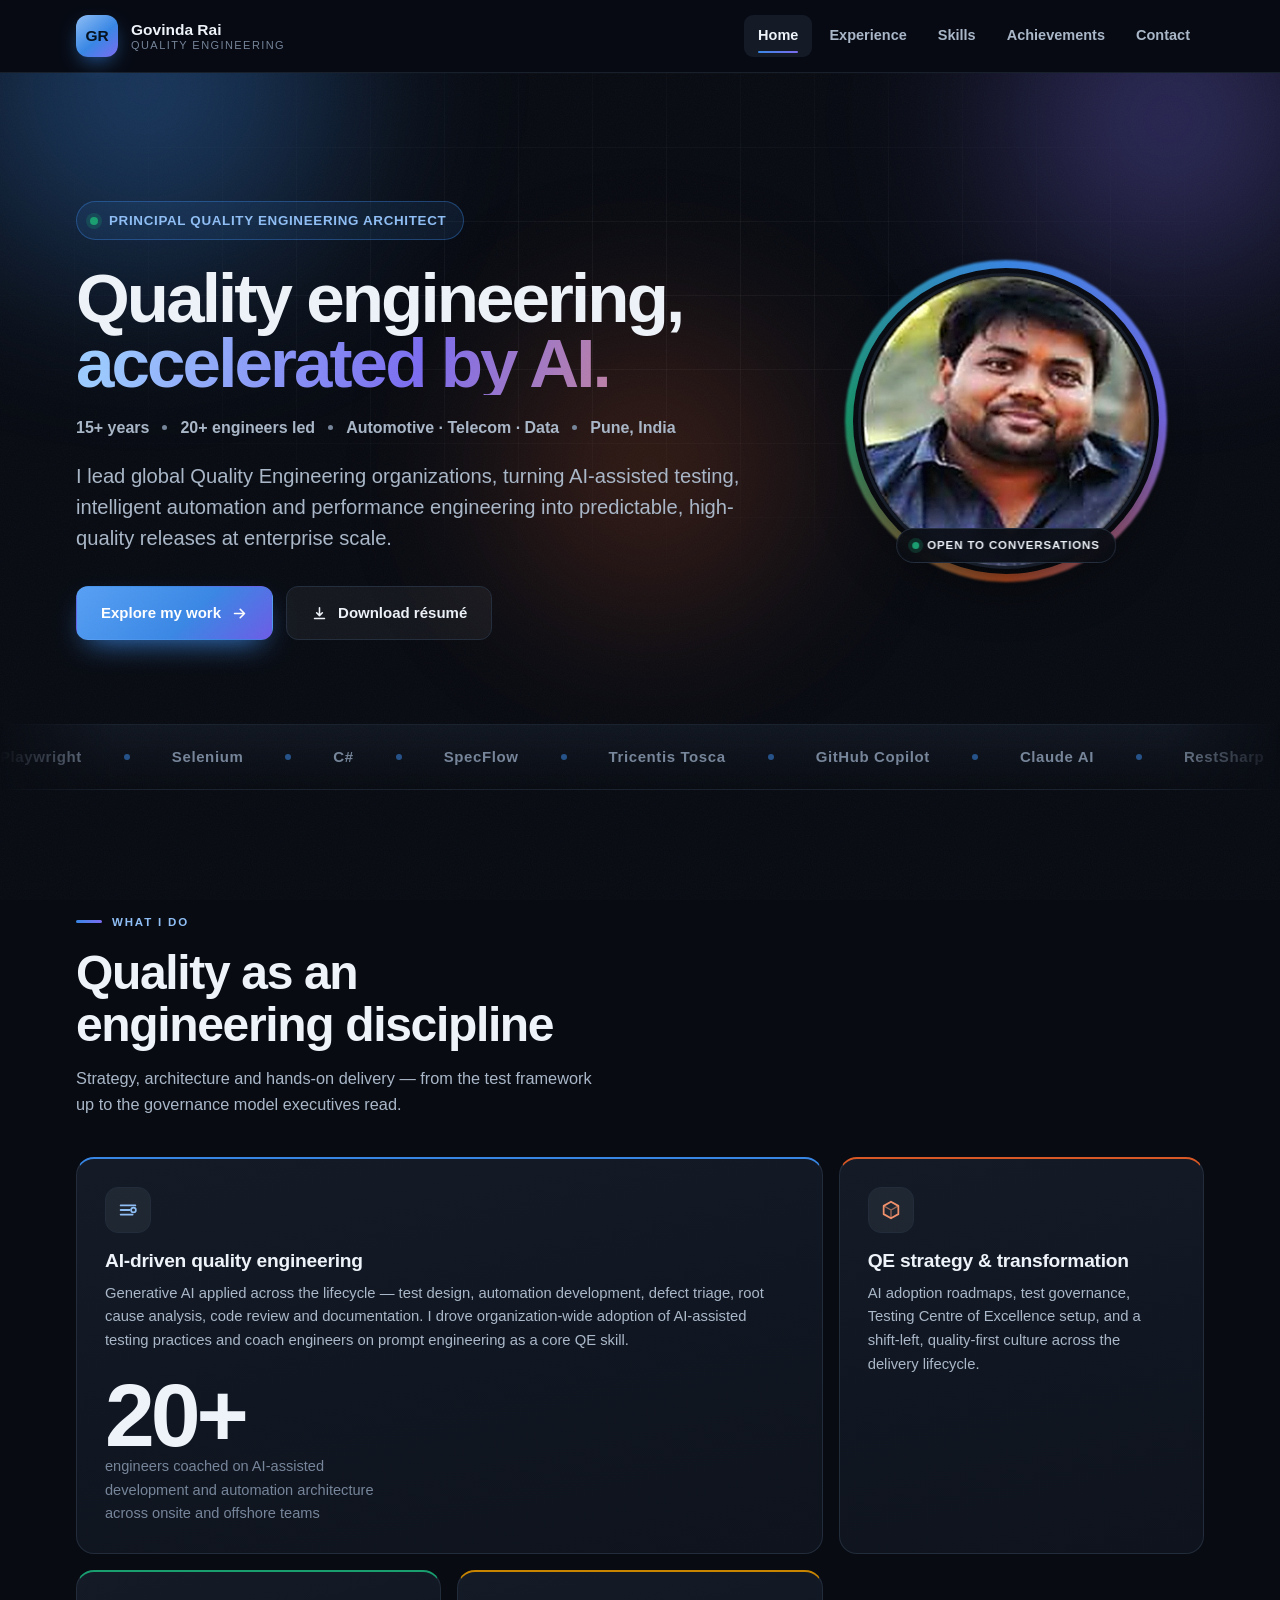
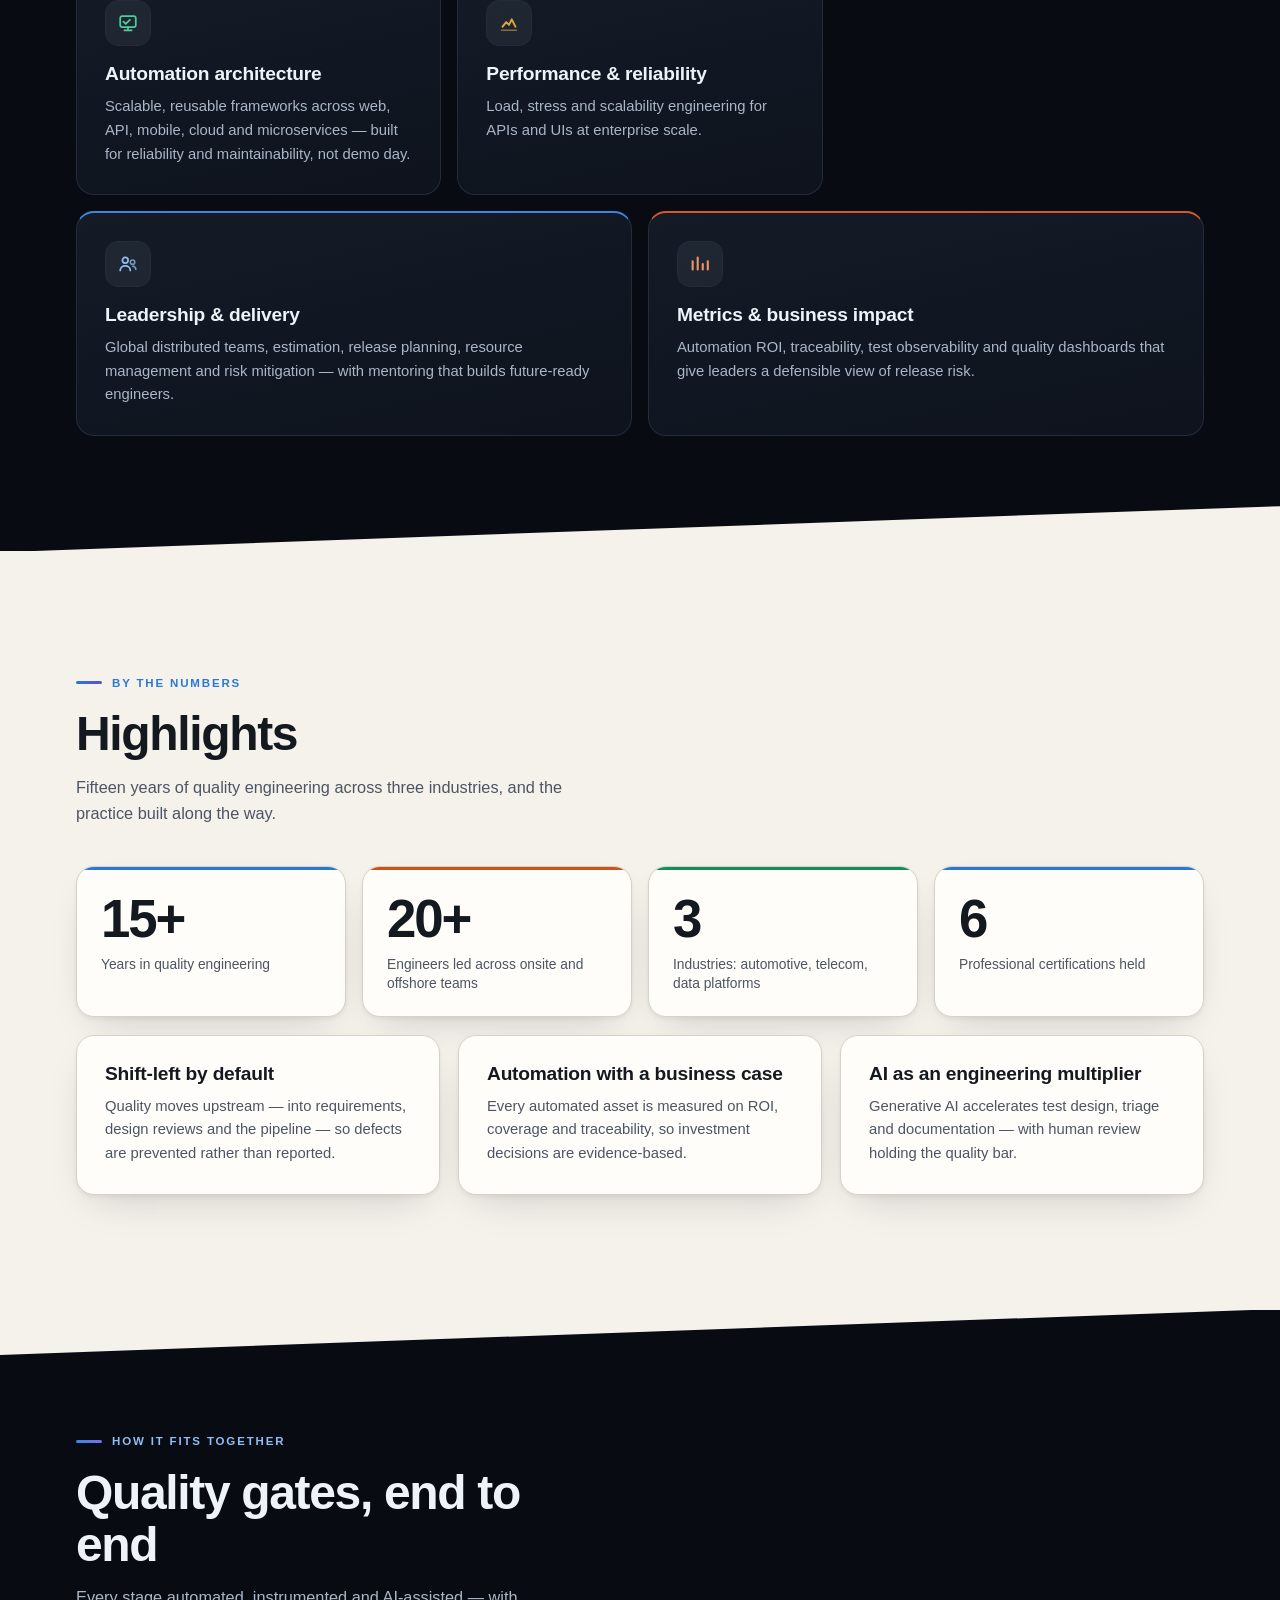
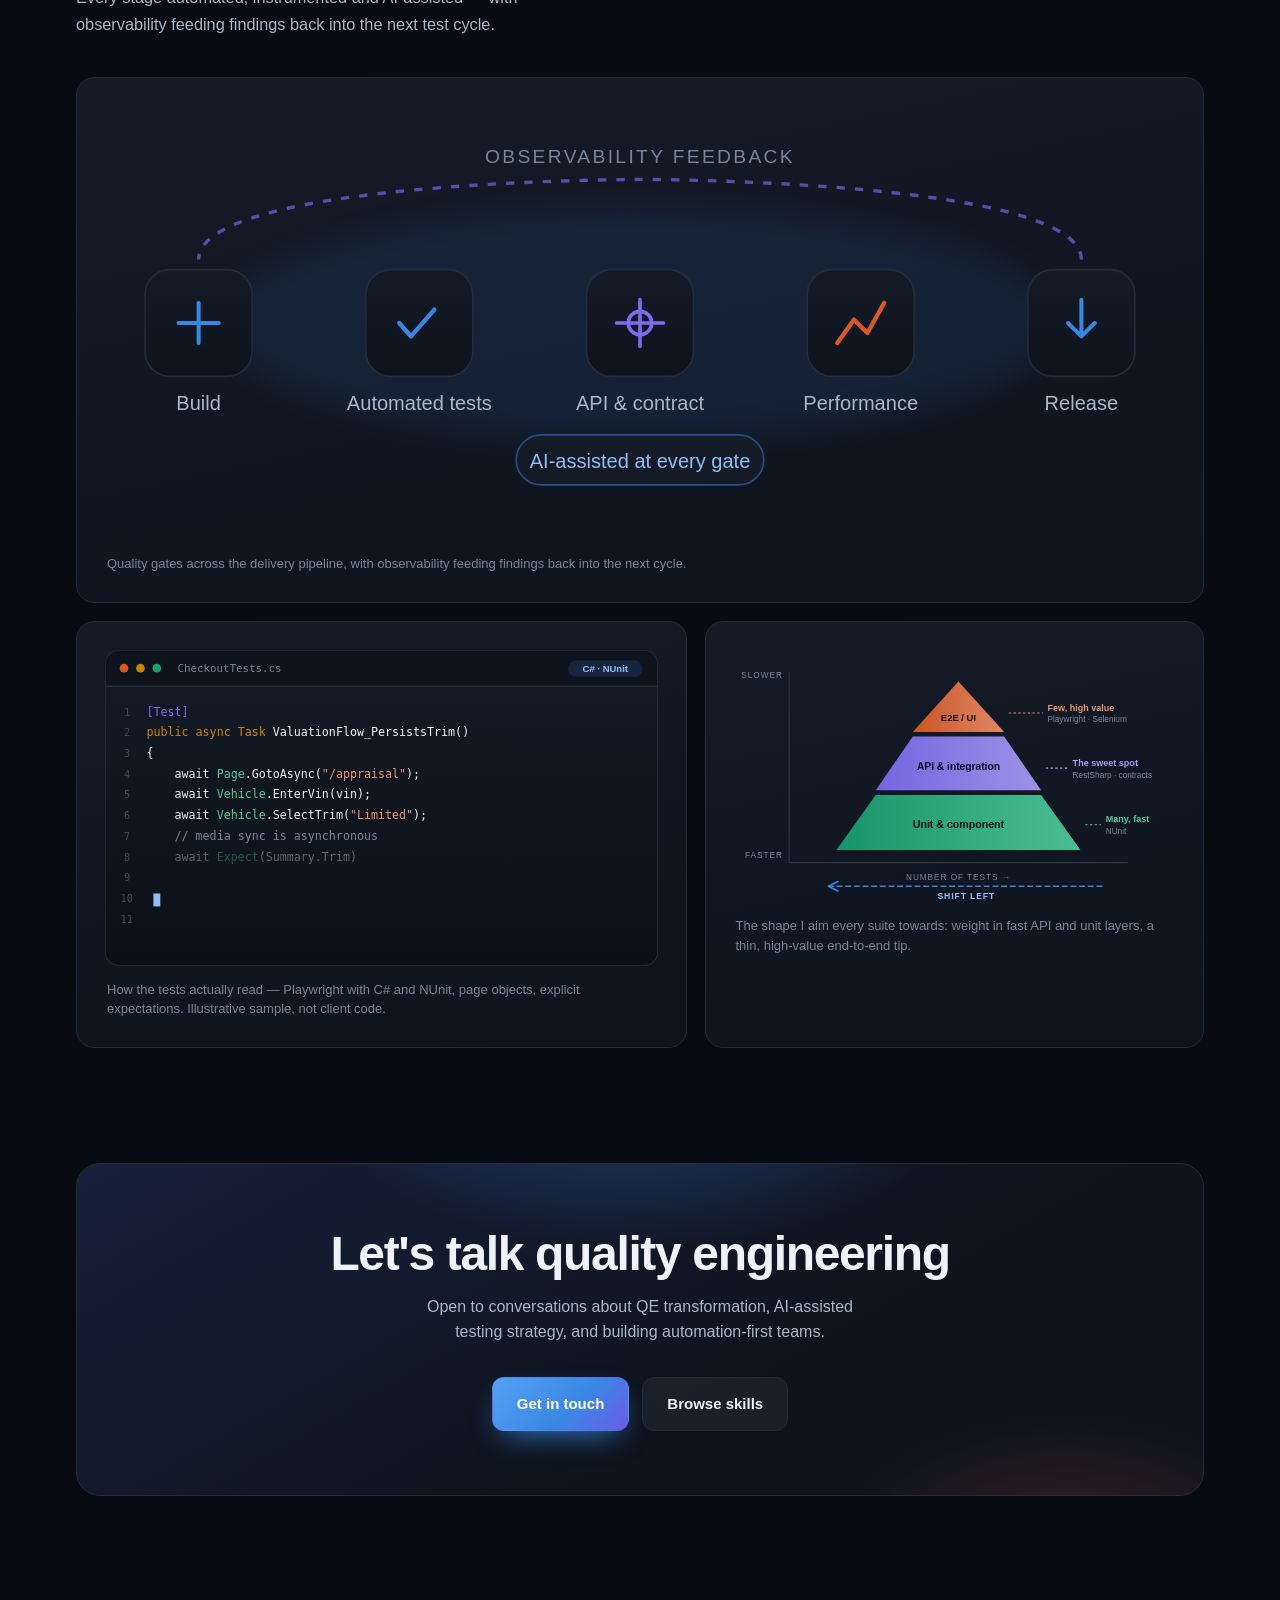
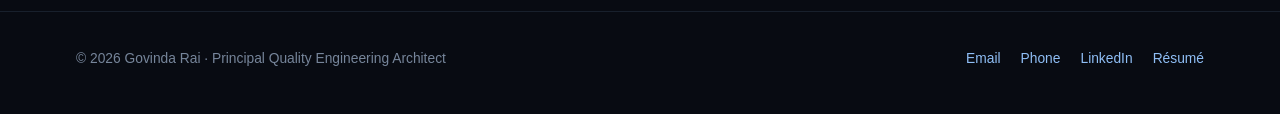
==== commit e7919e9c: "Add portrait, animated SVG figures and interactive controls Imagery - Portrait in the hero inside a " ====
--- a/index.html
+++ b/index.html
@@ -46,7 +46,7 @@
   <!-- ===================================================== hero ========== -->
   <section class="hero">
     <div class="aurora" aria-hidden="true"><span></span><span></span><span></span></div>
-    <div class="container">
+    <div class="container hero-split">
       <div class="reveal in">
         <span class="role-pill">
           <span class="live" aria-hidden="true"></span>
@@ -83,6 +83,15 @@
             Download résumé
           </a>
         </div>
+      </div>
+
+      <div class="hero-portrait reveal in" data-delay="2">
+        <img src="assets/img/portrait.jpg" width="420" height="420"
+             alt="Portrait of Govinda Rai" fetchpriority="high">
+        <span class="portrait-badge">
+          <span class="live" aria-hidden="true"></span>
+          Open to conversations
+        </span>
       </div>
     </div>
   </section>
@@ -289,9 +298,26 @@
         <p>Every stage automated, instrumented and AI-assisted — with observability feeding
            findings back into the next test cycle.</p>
       </div>
-      <div class="card spot reveal" data-delay="1" style="padding:clamp(20px,3.4vw,40px)">
+      <div class="figure spot reveal" data-delay="1">
         <img src="assets/img/pipeline.svg" width="640" height="260"
              alt="Continuous delivery pipeline with automated quality gates at build, automated tests, API and contract, performance and release stages, with an observability feedback loop returning to the start and AI assistance at every gate.">
+        <figcaption>Quality gates across the delivery pipeline, with observability feeding
+           findings back into the next cycle.</figcaption>
+      </div>
+
+      <div class="figure-grid" style="margin-top:18px">
+        <figure class="figure spot reveal" data-delay="1" style="margin:0">
+          <img src="assets/img/code-window.svg" width="640" height="366"
+               alt="Animated code editor window showing a Playwright test written in C# that navigates to a page, enters a VIN, selects a trim and asserts the result, finishing with a passing test.">
+          <figcaption>How the tests actually read — Playwright with C# and NUnit, page objects,
+             explicit expectations. Illustrative sample, not client code.</figcaption>
+        </figure>
+        <figure class="figure spot reveal" data-delay="2" style="margin:0">
+          <img src="assets/img/pyramid.svg" width="560" height="320"
+               alt="Animated test automation pyramid with a broad base of fast unit and component tests, a middle band of API and integration tests, and a narrow tip of end-to-end UI tests, under a shift-left arrow.">
+          <figcaption>The shape I aim every suite towards: weight in fast API and unit layers,
+             a thin, high-value end-to-end tip.</figcaption>
+        </figure>
       </div>
     </div>
   </section>
@@ -325,6 +351,13 @@
   </div>
 </footer>
 
+<button class="to-top" type="button" aria-label="Back to top">
+  <svg width="19" height="19" viewBox="0 0 24 24" fill="none" aria-hidden="true">
+    <path d="M12 19V6m0 0l-6 6m6-6l6 6" stroke="currentColor" stroke-width="2.2"
+          stroke-linecap="round" stroke-linejoin="round"/>
+  </svg>
+</button>
+
 <script src="assets/js/main.js"></script>
 </body>
 </html>
--- a/assets/css/style.css
+++ b/assets/css/style.css
@@ -251,6 +251,9 @@
   font-size: clamp(2.9rem, 9.2vw, 6.6rem);
   line-height: .93; letter-spacing: -.042em; margin-bottom: 20px;
 }
+/* the portrait takes a third of the row, so cap the display size to stop
+   "AI." stranding on a line of its own */
+.hero-split .hero-name { font-size: clamp(2.4rem, 5.4vw, 4.4rem); }
 .hero-name .line { display: block; }
 
 .role-pill {
@@ -277,6 +280,124 @@
   .hero-meta { gap: 6px 16px; }
   .hero-meta .sep { display: none; }
 }
+
+/* --- hero split: copy + portrait ---------------------------------------- */
+.hero-split {
+  display: grid;
+  grid-template-columns: minmax(0, 1.35fr) minmax(0, .65fr);
+  gap: clamp(30px, 5vw, 64px);
+  align-items: center;
+}
+@media (max-width: 940px) {
+  .hero-split { grid-template-columns: 1fr; }
+  .hero-portrait { order: -1; justify-self: start; }
+}
+
+/* rotating conic ring around the photo */
+.hero-portrait { position: relative; width: clamp(196px, 26vw, 296px); }
+.hero-portrait::before {
+  content: "";
+  position: absolute; inset: -13px; border-radius: 50%;
+  background: conic-gradient(from 0deg, #3987e5, #7B6CF0, #d95926, #199e70, #3987e5);
+  animation: spin 11s linear infinite;
+  filter: blur(1px);
+}
+.hero-portrait::after {
+  content: "";
+  position: absolute; inset: -5px; border-radius: 50%; background: var(--bg);
+}
+@keyframes spin { to { transform: rotate(360deg); } }
+
+.hero-portrait img {
+  position: relative; z-index: 1;
+  width: 100%; aspect-ratio: 1; border-radius: 50%;
+  object-fit: cover; object-position: 50% 42%;
+  border: 3px solid var(--panel-2);
+  box-shadow: 0 26px 60px -22px rgba(0,0,0,.95);
+}
+
+/* availability badge on the photo */
+.portrait-badge {
+  position: absolute; z-index: 2; bottom: 6px; left: 50%;
+  transform: translateX(-50%);
+  display: inline-flex; align-items: center; gap: 8px;
+  padding: 7px 15px; border-radius: 100px; white-space: nowrap;
+  background: rgba(8,11,18,.92); border: 1px solid var(--line);
+  backdrop-filter: blur(8px);
+  font-size: 11.6px; font-weight: 700; letter-spacing: .07em;
+  text-transform: uppercase; color: var(--ink);
+}
+.portrait-badge .live {
+  width: 7px; height: 7px; border-radius: 50%; background: var(--green);
+  box-shadow: 0 0 0 4px rgba(25,158,112,.22);
+  animation: blip 2.4s ease-in-out infinite;
+}
+
+/* small round portrait used elsewhere */
+.avatar {
+  width: 74px; height: 74px; border-radius: 50%; object-fit: cover;
+  object-position: 50% 42%; flex: 0 0 74px;
+  border: 2px solid var(--panel-3);
+}
+
+/* --- figure blocks for the animated SVG visuals ------------------------- */
+.figure {
+  position: relative; overflow: hidden;
+  border-radius: var(--radius);
+  background: linear-gradient(168deg, var(--panel-2), var(--panel));
+  border: 1px solid var(--line);
+  padding: clamp(16px, 2.6vw, 28px);
+  transition: transform .32s var(--ease), border-color .32s var(--ease), box-shadow .32s var(--ease);
+}
+.figure:hover { transform: translateY(-4px); border-color: var(--panel-3); box-shadow: var(--shadow); }
+.figure img { width: 100%; }
+.figure figcaption {
+  margin: 14px 2px 0; font-size: 13px; color: var(--ink-3); line-height: 1.5;
+}
+.section--light .figure { background: #FFFDF9; border-color: var(--cream-line); box-shadow: var(--shadow-lt); }
+.section--light .figure figcaption { color: #74604A; }
+
+.figure-grid {
+  display: grid; grid-template-columns: minmax(0, 1.1fr) minmax(0, .9fr); gap: 18px;
+  align-items: stretch;
+}
+@media (max-width: 940px) { .figure-grid { grid-template-columns: 1fr; } }
+
+/* --- skills filter ------------------------------------------------------ */
+.filter-bar {
+  display: flex; flex-wrap: wrap; gap: 9px; margin-bottom: 26px;
+  align-items: center;
+}
+.filter-btn {
+  font-family: inherit; font-size: 13px; font-weight: 650; cursor: pointer;
+  padding: 9px 16px; border-radius: 100px;
+  background: var(--cream-2); border: 1px solid var(--cream-line); color: #39424F;
+  transition: background .2s var(--ease), border-color .2s var(--ease),
+              color .2s var(--ease), transform .2s var(--bounce);
+}
+.filter-btn:hover { transform: translateY(-2px); border-color: var(--blue-l); }
+.filter-btn[aria-pressed="true"] {
+  background: var(--blue-l); border-color: var(--blue-l); color: #fff;
+}
+.filter-count { font-size: 12.5px; color: #74604A; margin-left: auto; font-variant-numeric: tabular-nums; }
+
+.skill-block[hidden] { display: none; }
+.skill-block { animation: pop .38s var(--ease) both; }
+@keyframes pop { from { opacity: 0; transform: scale(.97) translateY(8px); } }
+
+/* --- back to top -------------------------------------------------------- */
+.to-top {
+  position: fixed; right: 22px; bottom: 22px; z-index: 120;
+  width: 46px; height: 46px; border-radius: 50%; cursor: pointer;
+  display: grid; place-items: center;
+  background: rgba(14,19,29,.9); color: var(--ink);
+  border: 1px solid var(--line); backdrop-filter: blur(10px);
+  opacity: 0; transform: translateY(14px) scale(.9); pointer-events: none;
+  transition: opacity .28s var(--ease), transform .28s var(--bounce),
+              border-color .2s var(--ease), background .2s var(--ease);
+}
+.to-top.show { opacity: 1; transform: none; pointer-events: auto; }
+.to-top:hover { border-color: var(--blue); background: rgba(57,135,229,.22); }
 
 .btn-row { display: flex; flex-wrap: wrap; gap: 13px; margin-top: 32px; }
 
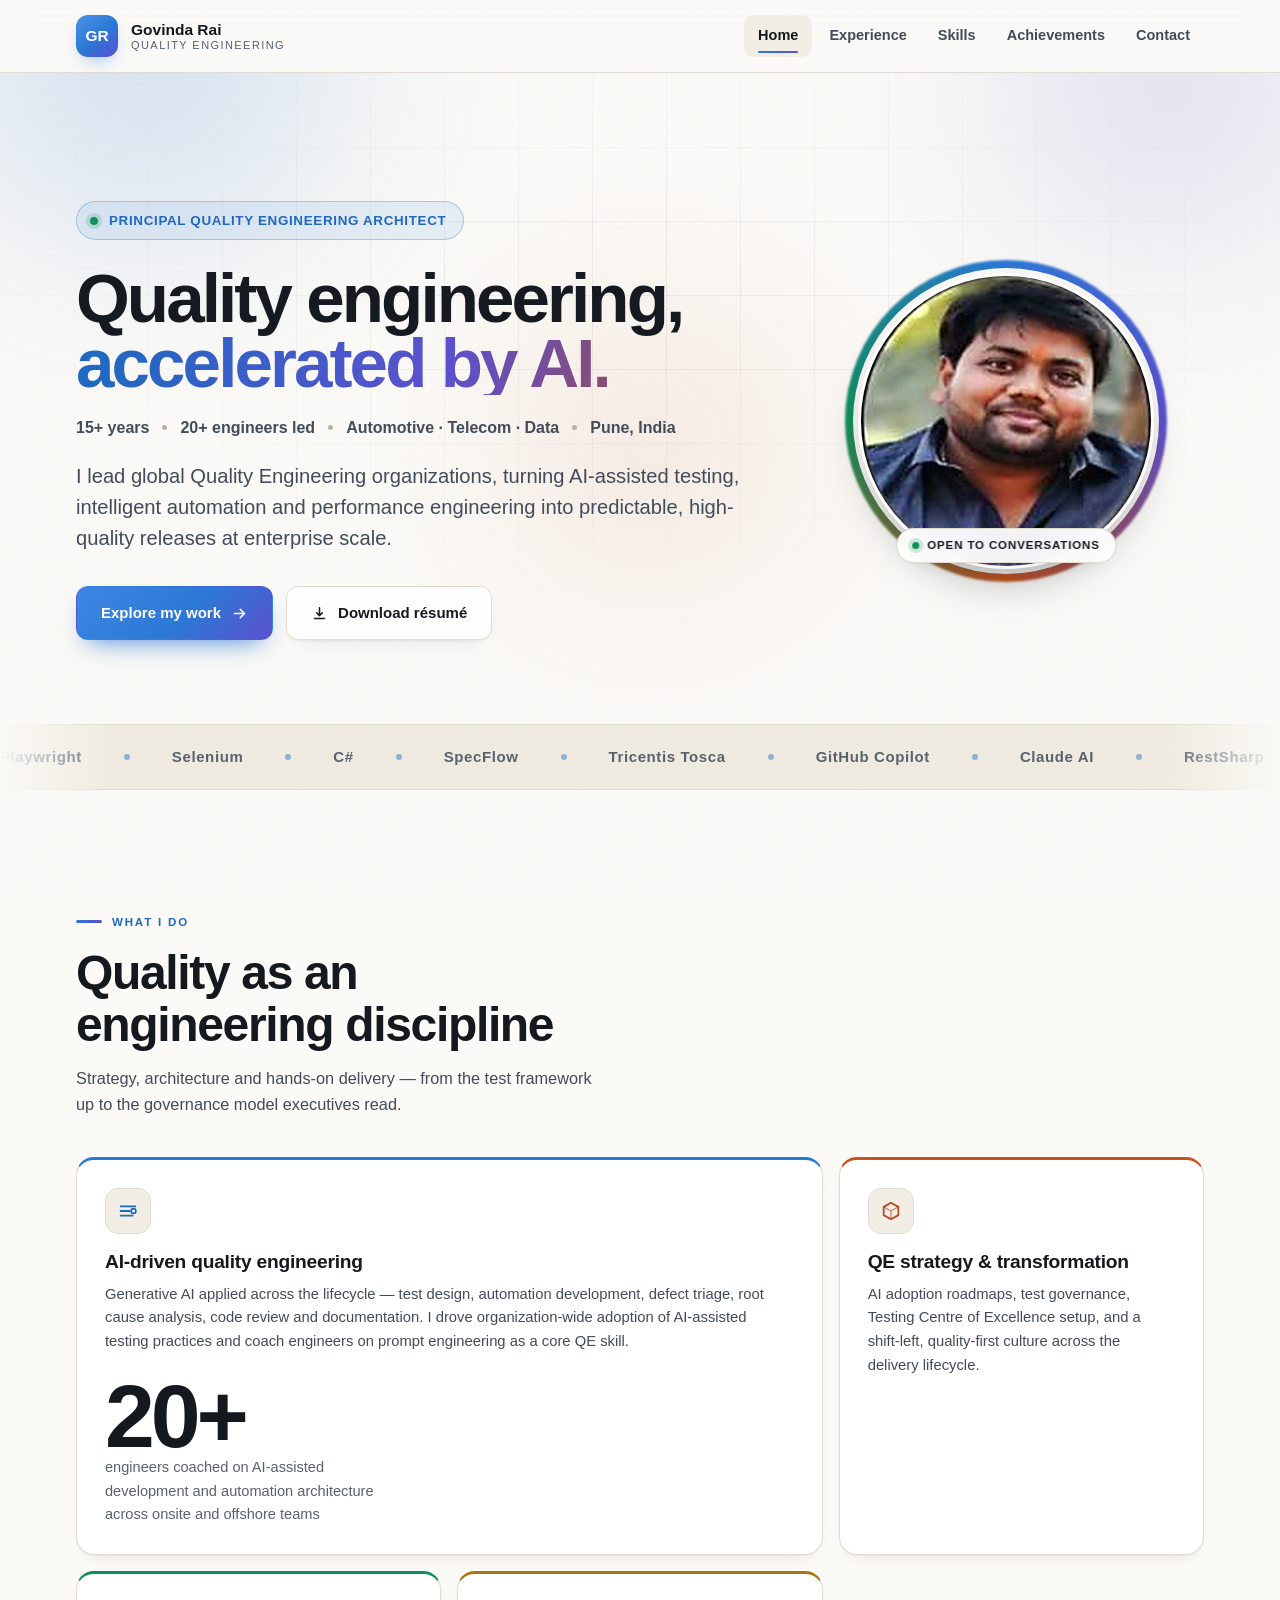
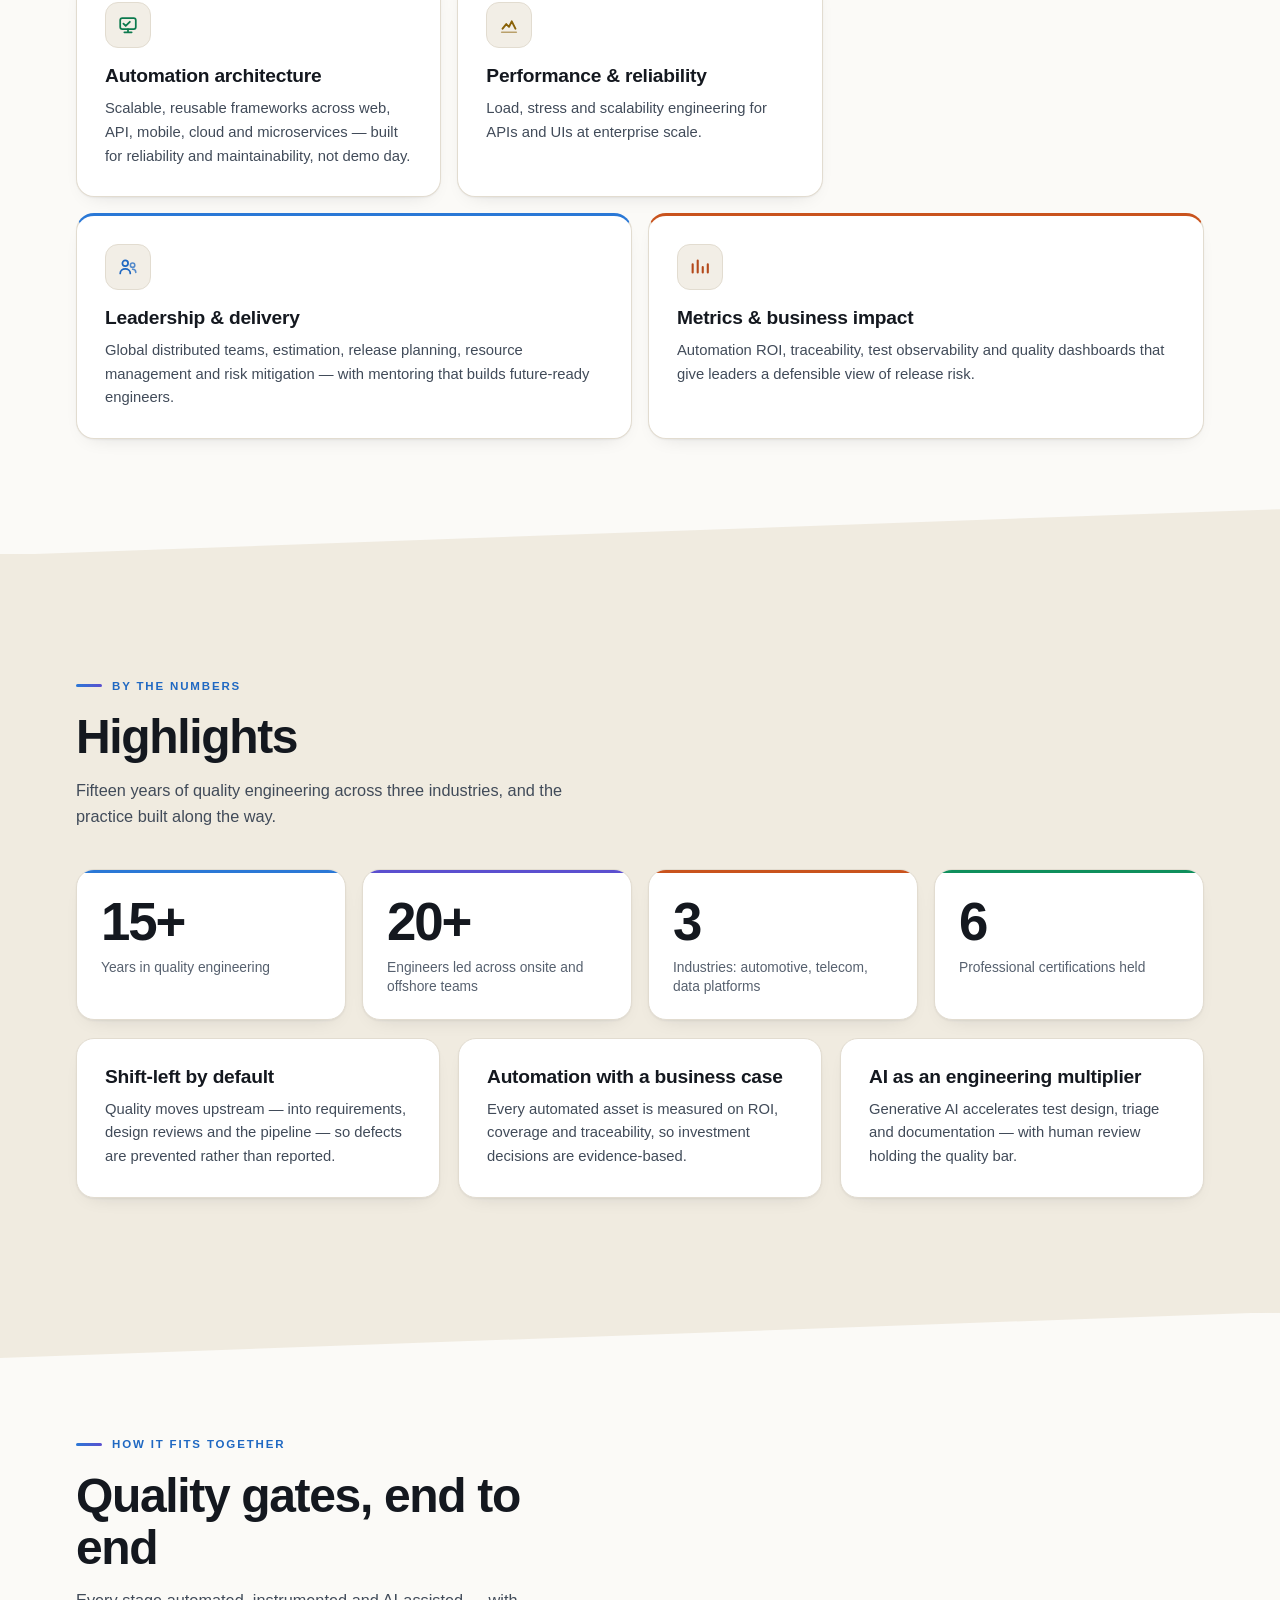
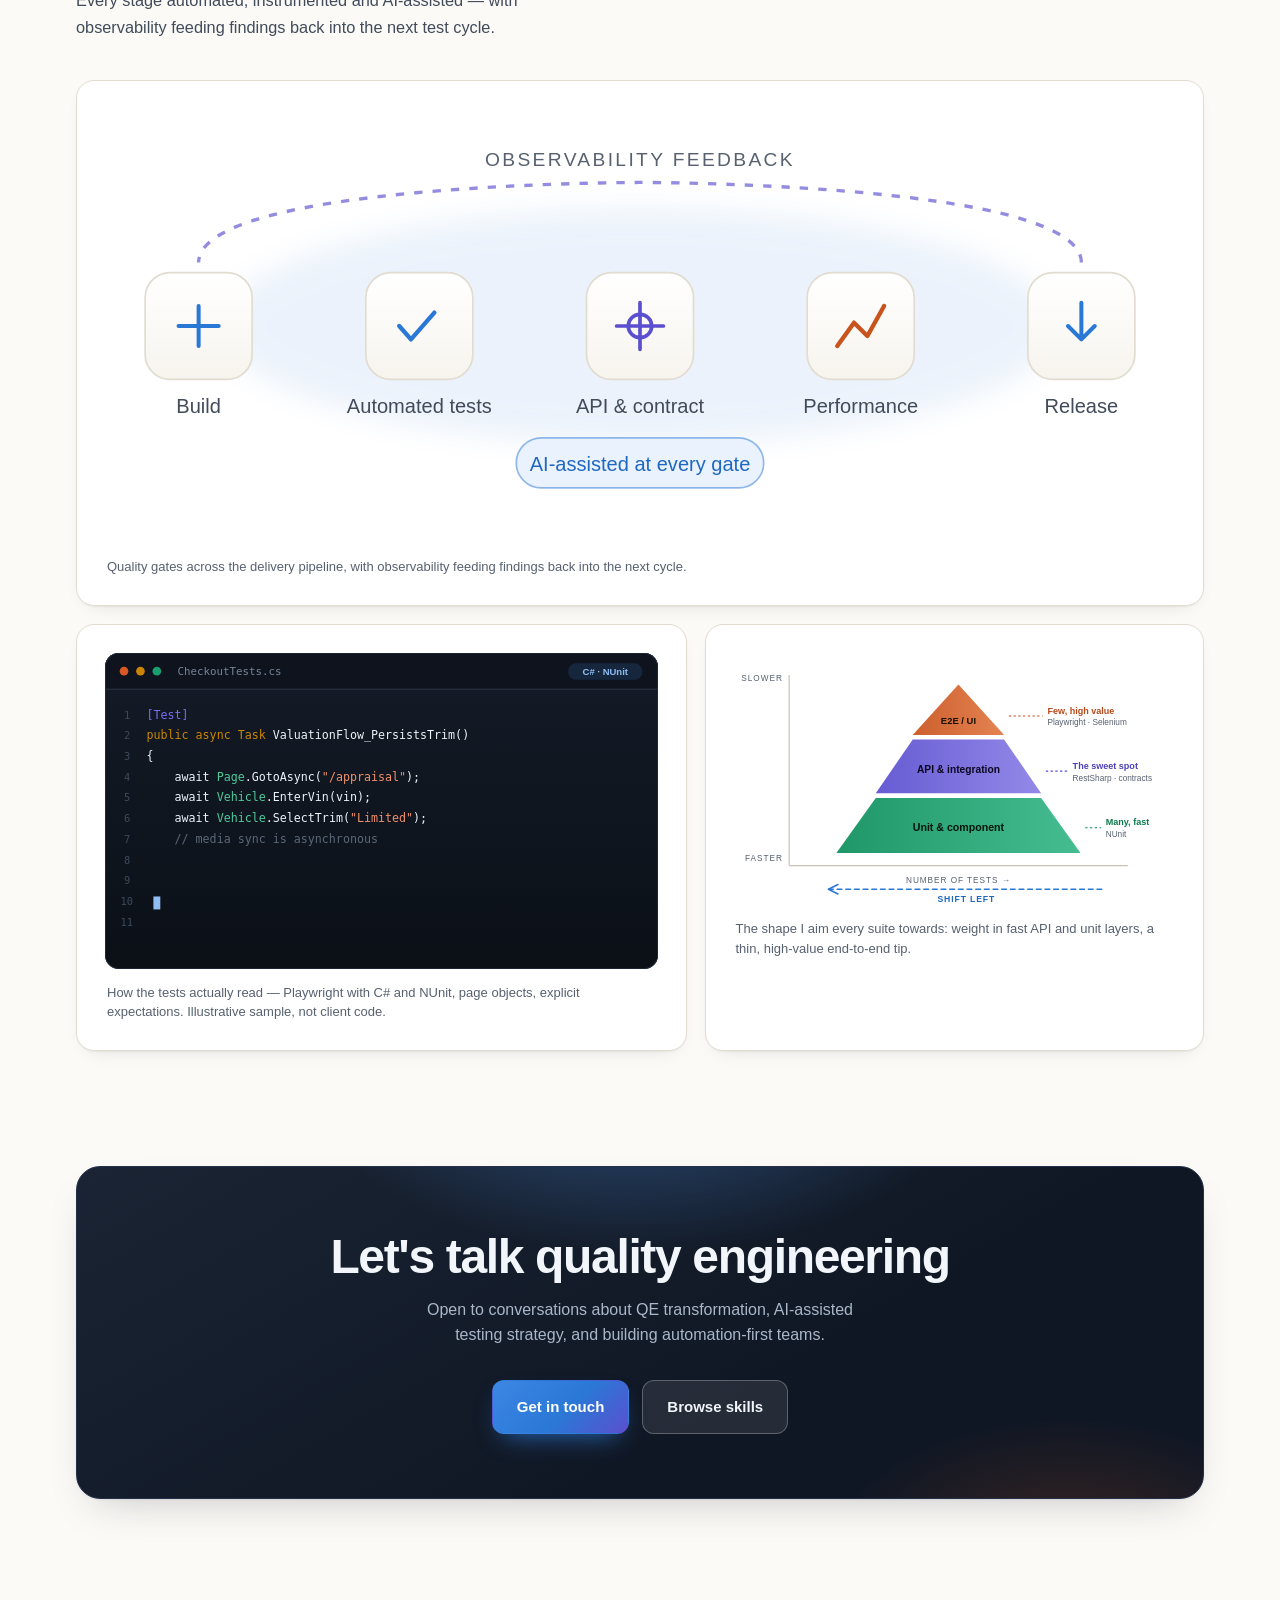
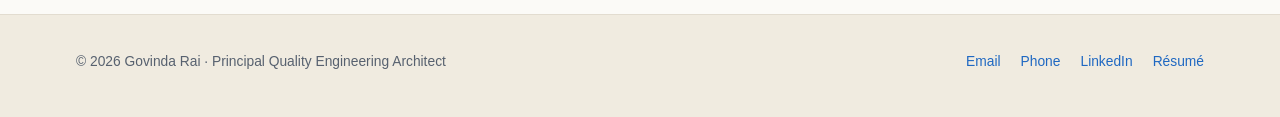
==== commit 8da0fcbd: "Switch to a light theme Stylesheet rebuilt light-first rather than inverting tokens piecemeal.  - Su" ====
--- a/index.html
+++ b/index.html
@@ -155,8 +155,8 @@
           <div>
             <div class="card-icon" aria-hidden="true">
               <svg viewBox="0 0 24 24" fill="none">
-                <path d="M4 7h16M4 12h10M4 17h13" stroke="#8FBEF5" stroke-width="2" stroke-linecap="round"/>
-                <circle cx="18" cy="12" r="2.6" stroke="#8FBEF5" stroke-width="1.8"/>
+                <path d="M4 7h16M4 12h10M4 17h13" stroke="#1F68C2" stroke-width="2" stroke-linecap="round"/>
+                <circle cx="18" cy="12" r="2.6" stroke="#1F68C2" stroke-width="1.8"/>
               </svg>
             </div>
             <h3>AI-driven quality engineering</h3>
@@ -175,8 +175,8 @@
         <article class="card spot accent-o reveal" data-delay="2">
           <div class="card-icon" aria-hidden="true">
             <svg viewBox="0 0 24 24" fill="none">
-              <path d="M12 3l8 4.5v9L12 21l-8-4.5v-9L12 3z" stroke="#F0916B" stroke-width="1.9" stroke-linejoin="round"/>
-              <path d="M12 12l8-4.5M12 12v9M12 12L4 7.5" stroke="#F0916B" stroke-width="1.5" stroke-opacity=".6"/>
+              <path d="M12 3l8 4.5v9L12 21l-8-4.5v-9L12 3z" stroke="#B4491A" stroke-width="1.9" stroke-linejoin="round"/>
+              <path d="M12 12l8-4.5M12 12v9M12 12L4 7.5" stroke="#B4491A" stroke-width="1.5" stroke-opacity=".6"/>
             </svg>
           </div>
           <h3>QE strategy &amp; transformation</h3>
@@ -187,9 +187,9 @@
         <article class="card spot accent-g reveal" data-delay="1">
           <div class="card-icon" aria-hidden="true">
             <svg viewBox="0 0 24 24" fill="none">
-              <rect x="3.5" y="4.5" width="17" height="12" rx="2.3" stroke="#4FCB9B" stroke-width="1.9"/>
-              <path d="M8 20h8M12 16.5V20" stroke="#4FCB9B" stroke-width="1.9" stroke-linecap="round"/>
-              <path d="M7 10.5l2.5 2.5L14 8.5" stroke="#4FCB9B" stroke-width="2"
+              <rect x="3.5" y="4.5" width="17" height="12" rx="2.3" stroke="#0C7A4E" stroke-width="1.9"/>
+              <path d="M8 20h8M12 16.5V20" stroke="#0C7A4E" stroke-width="1.9" stroke-linecap="round"/>
+              <path d="M7 10.5l2.5 2.5L14 8.5" stroke="#0C7A4E" stroke-width="2"
                     stroke-linecap="round" stroke-linejoin="round"/>
             </svg>
           </div>
@@ -201,9 +201,9 @@
         <article class="card spot accent-y reveal" data-delay="2">
           <div class="card-icon" aria-hidden="true">
             <svg viewBox="0 0 24 24" fill="none">
-              <path d="M5 16l4-5 3 3 3-6 4 8" stroke="#E0A63C" stroke-width="2.1"
+              <path d="M5 16l4-5 3 3 3-6 4 8" stroke="#8A6208" stroke-width="2.1"
                     stroke-linecap="round" stroke-linejoin="round"/>
-              <path d="M4 20h16" stroke="#E0A63C" stroke-width="1.7" stroke-linecap="round" stroke-opacity=".55"/>
+              <path d="M4 20h16" stroke="#8A6208" stroke-width="1.7" stroke-linecap="round" stroke-opacity=".55"/>
             </svg>
           </div>
           <h3>Performance &amp; reliability</h3>
@@ -213,10 +213,10 @@
         <article class="card spot accent-b b-half reveal" data-delay="1">
           <div class="card-icon" aria-hidden="true">
             <svg viewBox="0 0 24 24" fill="none">
-              <circle cx="9" cy="8" r="3.1" stroke="#8FBEF5" stroke-width="1.9"/>
-              <circle cx="17" cy="10" r="2.4" stroke="#8FBEF5" stroke-width="1.7" stroke-opacity=".75"/>
-              <path d="M3.5 19c0-3 2.5-5 5.5-5s5.5 2 5.5 5" stroke="#8FBEF5" stroke-width="1.9" stroke-linecap="round"/>
-              <path d="M17 14.5c2.2 0 3.5 1.6 3.5 3.5" stroke="#8FBEF5" stroke-width="1.7"
+              <circle cx="9" cy="8" r="3.1" stroke="#1F68C2" stroke-width="1.9"/>
+              <circle cx="17" cy="10" r="2.4" stroke="#1F68C2" stroke-width="1.7" stroke-opacity=".75"/>
+              <path d="M3.5 19c0-3 2.5-5 5.5-5s5.5 2 5.5 5" stroke="#1F68C2" stroke-width="1.9" stroke-linecap="round"/>
+              <path d="M17 14.5c2.2 0 3.5 1.6 3.5 3.5" stroke="#1F68C2" stroke-width="1.7"
                     stroke-linecap="round" stroke-opacity=".75"/>
             </svg>
           </div>
@@ -228,7 +228,7 @@
         <article class="card spot accent-o b-half reveal" data-delay="2">
           <div class="card-icon" aria-hidden="true">
             <svg viewBox="0 0 24 24" fill="none">
-              <path d="M4 18V9M9.5 18V5M15 18v-6M20.5 18v-9" stroke="#F0916B" stroke-width="2.3" stroke-linecap="round"/>
+              <path d="M4 18V9M9.5 18V5M15 18v-6M20.5 18v-9" stroke="#B4491A" stroke-width="2.3" stroke-linecap="round"/>
             </svg>
           </div>
           <h3>Metrics &amp; business impact</h3>
--- a/assets/css/style.css
+++ b/assets/css/style.css
@@ -1,52 +1,60 @@
 /* ==========================================================================
-   Govinda Rai — portfolio  ·  v2
-   Palettes validated with the dataviz six-checks validator:
-     dark  surface #080B12 → #3987e5 #d95926 #199e70 #c98500  (all PASS)
-     light surface #F5F2EC → #2a78d6 #c9531d #0f8f5c          (all PASS)
+   Govinda Rai — portfolio  ·  v3 (light theme)
+
+   Marks (fills, caps, bars) use the light-surface set validated with the
+   dataviz six-checks validator against #F5F2EC:
+       #2a78d6  #c9531d  #0f8f5c   → all six checks PASS
+   Text-weight variants are stepped darker so they clear WCAG AA for body copy
+   on all three surfaces (page #FBFAF7, card #FFFFFF, band #F0EBE0):
+       #1F68C2 (5.3–5.5:1)   #B4491A (4.5–5.4:1)   #0C7A4E (4.5–5.4:1)
+   Ink: #14181F 17:1 · #414B59 8.5:1 · #57616F 5.3:1
    ========================================================================== */
 
 :root {
-  /* --- dark surfaces ---------------------------------------------------- */
-  --bg:        #080B12;
-  --panel:     #0E131D;
-  --panel-2:   #141B27;
-  --panel-3:   #1B2432;
-  --line:      #222C3B;
-  --line-soft: #18202C;
-
-  --ink:   #EEF3F9;
-  --ink-2: #A9B7C8;
-  --ink-3: #76859A;
-
-  /* --- vivid accents (validated) ---------------------------------------- */
-  --blue:   #3987e5;
-  --orange: #d95926;
-  --green:  #199e70;
-  --yellow: #c98500;
-  /* text-weight tints for links/headings on dark */
-  --blue-t:   #8FBEF5;
-  --orange-t: #F0916B;
-  --green-t:  #4FCB9B;
-
-  /* --- cream surfaces (the rhythm break) -------------------------------- */
-  --cream:      #F5F2EC;
-  --cream-2:    #EBE6DC;
-  --cream-line: #D9D2C4;
-  --cream-ink:  #14181F;
-  --cream-ink2: #4C5563;
-  --blue-l:   #2a78d6;
-  --orange-l: #c9531d;
-  --green-l:  #0f8f5c;
+  /* --- surfaces --------------------------------------------------------- */
+  --bg:        #FBFAF7;   /* page */
+  --panel:     #FFFFFF;   /* card */
+  --panel-2:   #FDFCFA;   /* card gradient partner */
+  --panel-3:   #F2EEE6;   /* icon wells, hover */
+  --band:      #F0EBE0;   /* the tinted rhythm band */
+  --band-2:    #E7E0D2;
+  --line:      #E2DCD0;
+  --line-soft: #EDE8DE;
+
+  /* --- ink -------------------------------------------------------------- */
+  --ink:   #14181F;
+  --ink-2: #414B59;
+  --ink-3: #57616F;
+
+  /* --- marks (validated) ------------------------------------------------ */
+  --blue:   #2a78d6;
+  --orange: #c9531d;
+  --green:  #0f8f5c;
+  --violet: #5B4FCF;
+  --yellow: #a8760a;
+
+  /* --- text-weight accents (AA body) ----------------------------------- */
+  --blue-t:   #1F68C2;
+  --orange-t: #B4491A;
+  --green-t:  #0C7A4E;
+  --violet-t: #4C40B8;
+
+  /* --- inverted band (the dark CTA) ------------------------------------ */
+  --dark:      #101724;
+  --dark-2:    #1A2434;
+  --dark-ink:  #F2F6FA;
+  --dark-ink2: #A9B7C8;
+  --dark-line: #2A3446;
 
   --radius:    18px;
   --radius-sm: 11px;
   --maxw:      1180px;
 
-  --ease:  cubic-bezier(0.22, 0.61, 0.36, 1);
+  --ease:   cubic-bezier(0.22, 0.61, 0.36, 1);
   --bounce: cubic-bezier(0.34, 1.4, 0.64, 1);
 
-  --shadow:    0 2px 4px rgba(0,0,0,.35), 0 18px 44px -16px rgba(0,0,0,.75);
-  --shadow-lt: 0 2px 4px rgba(20,24,31,.06), 0 16px 40px -18px rgba(20,24,31,.22);
+  --shadow:    0 1px 2px rgba(20,24,31,.05), 0 18px 44px -20px rgba(20,24,31,.26);
+  --shadow-sm: 0 1px 2px rgba(20,24,31,.05), 0 8px 22px -14px rgba(20,24,31,.20);
 
   --sans: "Segoe UI", -apple-system, BlinkMacSystemFont, Roboto, "Helvetica Neue", Arial, sans-serif;
 }
@@ -66,14 +74,11 @@
   overflow-x: hidden;
 }
 
-/* film grain over everything — kills the flat-gradient look */
+/* very light paper grain */
 body::after {
   content: "";
-  position: fixed;
-  inset: 0;
-  z-index: 3;
-  pointer-events: none;
-  opacity: .035;
+  position: fixed; inset: 0; z-index: 3; pointer-events: none;
+  opacity: .028;
   background-image: url("data:image/svg+xml,%3Csvg xmlns='http://www.w3.org/2000/svg' width='140' height='140'%3E%3Cfilter id='n'%3E%3CfeTurbulence type='fractalNoise' baseFrequency='.85' numOctaves='3'/%3E%3C/filter%3E%3Crect width='140' height='140' filter='url(%23n)'/%3E%3C/svg%3E");
 }
 
@@ -87,7 +92,7 @@
 
 .skip-link {
   position: absolute; left: -9999px; top: 0; z-index: 300;
-  background: var(--blue); color: #04121f; padding: 11px 18px; font-weight: 700;
+  background: var(--blue-t); color: #fff; padding: 11px 18px; font-weight: 700;
 }
 .skip-link:focus { left: 12px; top: 12px; }
 
@@ -95,9 +100,9 @@
    Scroll progress
    ========================================================================== */
 .progress {
-  position: fixed; top: 0; left: 0; height: 3px; width: 0;
-  z-index: 200; pointer-events: none;
-  background: linear-gradient(90deg, var(--blue), #7B6CF0 45%, var(--orange));
+  position: fixed; top: 0; left: 0; height: 3px; width: 0; z-index: 200;
+  pointer-events: none;
+  background: linear-gradient(90deg, var(--blue), var(--violet) 48%, var(--orange));
   transition: width .1s linear;
 }
 
@@ -106,9 +111,9 @@
    ========================================================================== */
 .site-header {
   position: sticky; top: 0; z-index: 100;
-  background: rgba(8, 11, 18, .72);
-  backdrop-filter: blur(16px) saturate(150%);
-  border-bottom: 1px solid var(--line-soft);
+  background: rgba(251, 250, 247, .84);
+  backdrop-filter: blur(16px) saturate(130%);
+  border-bottom: 1px solid var(--line);
 }
 .header-inner {
   display: flex; align-items: center; justify-content: space-between;
@@ -121,9 +126,9 @@
 .monogram {
   width: 42px; height: 42px; flex: 0 0 42px;
   border-radius: 12px; display: grid; place-items: center;
-  font-weight: 800; font-size: 15.5px; color: #06121f;
-  background: linear-gradient(140deg, #8FBEF5, var(--blue) 55%, #7B6CF0);
-  box-shadow: 0 8px 22px -8px rgba(57,135,229,.95);
+  font-weight: 800; font-size: 15.5px; color: #fff;
+  background: linear-gradient(140deg, #4E93E8, var(--blue) 52%, var(--violet));
+  box-shadow: 0 8px 20px -10px rgba(42,120,214,.85);
 }
 .brand-text { display: flex; flex-direction: column; line-height: 1.15; }
 .brand-name { font-weight: 700; font-size: 15.5px; }
@@ -135,19 +140,19 @@
 .nav { display: flex; align-items: center; gap: 3px; }
 .nav a {
   position: relative; color: var(--ink-2);
-  font-size: 14.5px; font-weight: 550; padding: 9px 14px; border-radius: 9px;
+  font-size: 14.5px; font-weight: 600; padding: 9px 14px; border-radius: 9px;
   transition: color .2s var(--ease), background .2s var(--ease);
 }
-.nav a:hover { color: var(--ink); background: var(--panel-2); text-decoration: none; }
-.nav a[aria-current="page"] { color: var(--ink); background: var(--panel-2); }
+.nav a:hover { color: var(--ink); background: var(--panel-3); text-decoration: none; }
+.nav a[aria-current="page"] { color: var(--ink); background: var(--panel-3); }
 .nav a[aria-current="page"]::after {
   content: ""; position: absolute; left: 14px; right: 14px; bottom: 4px;
   height: 2px; border-radius: 2px;
-  background: linear-gradient(90deg, var(--blue), #7B6CF0);
+  background: linear-gradient(90deg, var(--blue), var(--violet));
 }
 
 .nav-toggle {
-  display: none; background: var(--panel-2); border: 1px solid var(--line);
+  display: none; background: var(--panel); border: 1px solid var(--line);
   color: var(--ink); width: 44px; height: 40px; border-radius: 10px; cursor: pointer;
 }
 .nav-toggle span, .nav-toggle span::before, .nav-toggle span::after {
@@ -166,7 +171,8 @@
   .nav {
     position: fixed; inset: 72px 0 auto 0; flex-direction: column;
     align-items: stretch; gap: 2px; padding: 14px 22px 22px;
-    background: rgba(8,11,18,.98); border-bottom: 1px solid var(--line);
+    background: rgba(251,250,247,.99); border-bottom: 1px solid var(--line);
+    box-shadow: var(--shadow);
     transform: translateY(-14px); opacity: 0; pointer-events: none;
     transition: opacity .22s var(--ease), transform .22s var(--ease);
   }
@@ -178,7 +184,7 @@
 /* ==========================================================================
    Type
    ========================================================================== */
-h1, h2, h3, h4 { margin: 0; line-height: 1.08; letter-spacing: -.028em; font-weight: 800; }
+h1, h2, h3, h4 { margin: 0; line-height: 1.08; letter-spacing: -.028em; font-weight: 800; color: var(--ink); }
 h1 { font-size: clamp(2.6rem, 7vw, 5.1rem); }
 h2 { font-size: clamp(1.85rem, 4.2vw, 3rem); }
 h3 { font-size: 1.2rem; letter-spacing: -.012em; font-weight: 700; }
@@ -197,114 +203,74 @@
 }
 .eyebrow::before {
   content: ""; width: 26px; height: 3px; border-radius: 3px;
-  background: linear-gradient(90deg, var(--blue), #7B6CF0);
+  background: linear-gradient(90deg, var(--blue), var(--violet));
 }
 
 .lede { font-size: clamp(1.06rem, 1.7vw, 1.26rem); color: var(--ink-2); max-width: 62ch; line-height: 1.55; }
 
 .grad {
-  background: linear-gradient(104deg, #9CCBFF 4%, #7B6CF0 48%, #F0916B 96%);
+  background: linear-gradient(104deg, var(--blue-t) 4%, var(--violet) 52%, var(--orange-t) 96%);
   -webkit-background-clip: text; background-clip: text; color: transparent;
 }
 
 /* ==========================================================================
-   HERO — animated aurora
+   HERO — soft aurora on paper
    ========================================================================== */
 .hero { position: relative; overflow: hidden; padding: clamp(64px, 10vw, 128px) 0 clamp(52px, 7vw, 84px); }
 
 .aurora { position: absolute; inset: -20% -10% auto -10%; height: 150%; z-index: -1; pointer-events: none; }
-.aurora span {
-  position: absolute; border-radius: 50%;
-  filter: blur(72px); opacity: .5;
-  will-change: transform;
-}
+.aurora span { position: absolute; border-radius: 50%; filter: blur(78px); opacity: .3; will-change: transform; }
 .aurora span:nth-child(1) {
-  width: 46rem; height: 30rem; left: -6rem; top: -6rem;
-  background: radial-gradient(circle, rgba(57,135,229,.95), transparent 66%);
+  width: 46rem; height: 30rem; left: -6rem; top: -8rem;
+  background: radial-gradient(circle, rgba(42,120,214,.75), transparent 66%);
   animation: float1 19s ease-in-out infinite;
 }
 .aurora span:nth-child(2) {
-  width: 38rem; height: 28rem; right: -4rem; top: -3rem;
-  background: radial-gradient(circle, rgba(123,108,240,.85), transparent 66%);
+  width: 38rem; height: 28rem; right: -4rem; top: -5rem;
+  background: radial-gradient(circle, rgba(91,79,207,.6), transparent 66%);
   animation: float2 23s ease-in-out infinite;
 }
 .aurora span:nth-child(3) {
-  width: 32rem; height: 24rem; left: 34%; top: 34%;
-  background: radial-gradient(circle, rgba(217,89,38,.6), transparent 68%);
+  width: 32rem; height: 24rem; left: 34%; top: 32%;
+  background: radial-gradient(circle, rgba(201,83,29,.42), transparent 68%);
   animation: float3 27s ease-in-out infinite;
 }
 @keyframes float1 { 0%,100%{transform:translate3d(0,0,0) scale(1)} 50%{transform:translate3d(7%,7%,0) scale(1.14)} }
 @keyframes float2 { 0%,100%{transform:translate3d(0,0,0) scale(1)} 50%{transform:translate3d(-9%,10%,0) scale(1.1)} }
 @keyframes float3 { 0%,100%{transform:translate3d(0,0,0) scale(1)} 50%{transform:translate3d(6%,-11%,0) scale(1.2)} }
 
-/* faint blueprint grid behind the hero */
+/* blueprint grid, dark lines on paper */
 .hero::before {
   content: ""; position: absolute; inset: 0; z-index: -1; pointer-events: none;
   background-image:
-    linear-gradient(rgba(238,243,249,.045) 1px, transparent 1px),
-    linear-gradient(90deg, rgba(238,243,249,.045) 1px, transparent 1px);
+    linear-gradient(rgba(20,24,31,.055) 1px, transparent 1px),
+    linear-gradient(90deg, rgba(20,24,31,.055) 1px, transparent 1px);
   background-size: 74px 74px;
   mask-image: radial-gradient(72% 62% at 50% 34%, #000 20%, transparent 78%);
 }
 
-.hero-name {
-  font-size: clamp(2.9rem, 9.2vw, 6.6rem);
-  line-height: .93; letter-spacing: -.042em; margin-bottom: 20px;
-}
-/* the portrait takes a third of the row, so cap the display size to stop
-   "AI." stranding on a line of its own */
-.hero-split .hero-name { font-size: clamp(2.4rem, 5.4vw, 4.4rem); }
-.hero-name .line { display: block; }
-
-.role-pill {
-  display: inline-flex; align-items: center; gap: 11px;
-  padding: 8px 17px 8px 13px; border-radius: 100px;
-  background: rgba(57,135,229,.11); border: 1px solid rgba(57,135,229,.38);
-  color: var(--blue-t); font-size: 13.4px; font-weight: 700;
-  letter-spacing: .05em; text-transform: uppercase; margin-bottom: 26px;
-}
-.role-pill .live {
-  width: 8px; height: 8px; border-radius: 50%; background: var(--green);
-  box-shadow: 0 0 0 4px rgba(25,158,112,.22);
-  animation: blip 2.4s ease-in-out infinite;
-}
-@keyframes blip { 0%,100%{opacity:1} 50%{opacity:.35} }
-
-.hero-meta {
-  display: flex; flex-wrap: wrap; align-items: center; gap: 9px 13px;
-  color: var(--ink-2); font-size: 1rem; margin-bottom: 20px; font-weight: 550;
-}
-.hero-meta .sep { width: 5px; height: 5px; border-radius: 50%; background: var(--ink-3); }
-/* dots strand at the end of a wrapped line on narrow screens */
-@media (max-width: 620px) {
-  .hero-meta { gap: 6px 16px; }
-  .hero-meta .sep { display: none; }
-}
-
-/* --- hero split: copy + portrait ---------------------------------------- */
 .hero-split {
-  display: grid;
-  grid-template-columns: minmax(0, 1.35fr) minmax(0, .65fr);
-  gap: clamp(30px, 5vw, 64px);
-  align-items: center;
+  display: grid; grid-template-columns: minmax(0, 1.35fr) minmax(0, .65fr);
+  gap: clamp(30px, 5vw, 64px); align-items: center;
 }
 @media (max-width: 940px) {
   .hero-split { grid-template-columns: 1fr; }
   .hero-portrait { order: -1; justify-self: start; }
 }
 
-/* rotating conic ring around the photo */
+.hero-name { font-size: clamp(2.9rem, 9.2vw, 6.6rem); line-height: .93; letter-spacing: -.042em; margin-bottom: 20px; }
+.hero-split .hero-name { font-size: clamp(2.4rem, 5.4vw, 4.4rem); }
+.hero-name .line { display: block; }
+
+/* portrait + rotating ring */
 .hero-portrait { position: relative; width: clamp(196px, 26vw, 296px); }
 .hero-portrait::before {
-  content: "";
-  position: absolute; inset: -13px; border-radius: 50%;
-  background: conic-gradient(from 0deg, #3987e5, #7B6CF0, #d95926, #199e70, #3987e5);
-  animation: spin 11s linear infinite;
-  filter: blur(1px);
+  content: ""; position: absolute; inset: -13px; border-radius: 50%;
+  background: conic-gradient(from 0deg, var(--blue), var(--violet), var(--orange), var(--green), var(--blue));
+  animation: spin 11s linear infinite; filter: blur(1px);
 }
 .hero-portrait::after {
-  content: "";
-  position: absolute; inset: -5px; border-radius: 50%; background: var(--bg);
+  content: ""; position: absolute; inset: -5px; border-radius: 50%; background: var(--bg);
 }
 @keyframes spin { to { transform: rotate(360deg); } }
 
@@ -312,93 +278,58 @@
   position: relative; z-index: 1;
   width: 100%; aspect-ratio: 1; border-radius: 50%;
   object-fit: cover; object-position: 50% 42%;
-  border: 3px solid var(--panel-2);
-  box-shadow: 0 26px 60px -22px rgba(0,0,0,.95);
-}
-
-/* availability badge on the photo */
+  border: 3px solid #fff;
+  box-shadow: 0 22px 50px -20px rgba(20,24,31,.45);
+}
+
 .portrait-badge {
-  position: absolute; z-index: 2; bottom: 6px; left: 50%;
-  transform: translateX(-50%);
+  position: absolute; z-index: 2; bottom: 6px; left: 50%; transform: translateX(-50%);
   display: inline-flex; align-items: center; gap: 8px;
   padding: 7px 15px; border-radius: 100px; white-space: nowrap;
-  background: rgba(8,11,18,.92); border: 1px solid var(--line);
-  backdrop-filter: blur(8px);
+  background: rgba(255,255,255,.95); border: 1px solid var(--line);
+  backdrop-filter: blur(8px); box-shadow: var(--shadow-sm);
   font-size: 11.6px; font-weight: 700; letter-spacing: .07em;
   text-transform: uppercase; color: var(--ink);
 }
 .portrait-badge .live {
   width: 7px; height: 7px; border-radius: 50%; background: var(--green);
-  box-shadow: 0 0 0 4px rgba(25,158,112,.22);
+  box-shadow: 0 0 0 4px rgba(15,143,92,.18);
   animation: blip 2.4s ease-in-out infinite;
 }
-
-/* small round portrait used elsewhere */
+@keyframes blip { 0%,100%{opacity:1} 50%{opacity:.35} }
+
 .avatar {
   width: 74px; height: 74px; border-radius: 50%; object-fit: cover;
   object-position: 50% 42%; flex: 0 0 74px;
-  border: 2px solid var(--panel-3);
-}
-
-/* --- figure blocks for the animated SVG visuals ------------------------- */
-.figure {
-  position: relative; overflow: hidden;
-  border-radius: var(--radius);
-  background: linear-gradient(168deg, var(--panel-2), var(--panel));
-  border: 1px solid var(--line);
-  padding: clamp(16px, 2.6vw, 28px);
-  transition: transform .32s var(--ease), border-color .32s var(--ease), box-shadow .32s var(--ease);
-}
-.figure:hover { transform: translateY(-4px); border-color: var(--panel-3); box-shadow: var(--shadow); }
-.figure img { width: 100%; }
-.figure figcaption {
-  margin: 14px 2px 0; font-size: 13px; color: var(--ink-3); line-height: 1.5;
-}
-.section--light .figure { background: #FFFDF9; border-color: var(--cream-line); box-shadow: var(--shadow-lt); }
-.section--light .figure figcaption { color: #74604A; }
-
-.figure-grid {
-  display: grid; grid-template-columns: minmax(0, 1.1fr) minmax(0, .9fr); gap: 18px;
-  align-items: stretch;
-}
-@media (max-width: 940px) { .figure-grid { grid-template-columns: 1fr; } }
-
-/* --- skills filter ------------------------------------------------------ */
-.filter-bar {
-  display: flex; flex-wrap: wrap; gap: 9px; margin-bottom: 26px;
-  align-items: center;
-}
-.filter-btn {
-  font-family: inherit; font-size: 13px; font-weight: 650; cursor: pointer;
-  padding: 9px 16px; border-radius: 100px;
-  background: var(--cream-2); border: 1px solid var(--cream-line); color: #39424F;
-  transition: background .2s var(--ease), border-color .2s var(--ease),
-              color .2s var(--ease), transform .2s var(--bounce);
-}
-.filter-btn:hover { transform: translateY(-2px); border-color: var(--blue-l); }
-.filter-btn[aria-pressed="true"] {
-  background: var(--blue-l); border-color: var(--blue-l); color: #fff;
-}
-.filter-count { font-size: 12.5px; color: #74604A; margin-left: auto; font-variant-numeric: tabular-nums; }
-
-.skill-block[hidden] { display: none; }
-.skill-block { animation: pop .38s var(--ease) both; }
-@keyframes pop { from { opacity: 0; transform: scale(.97) translateY(8px); } }
-
-/* --- back to top -------------------------------------------------------- */
-.to-top {
-  position: fixed; right: 22px; bottom: 22px; z-index: 120;
-  width: 46px; height: 46px; border-radius: 50%; cursor: pointer;
-  display: grid; place-items: center;
-  background: rgba(14,19,29,.9); color: var(--ink);
-  border: 1px solid var(--line); backdrop-filter: blur(10px);
-  opacity: 0; transform: translateY(14px) scale(.9); pointer-events: none;
-  transition: opacity .28s var(--ease), transform .28s var(--bounce),
-              border-color .2s var(--ease), background .2s var(--ease);
-}
-.to-top.show { opacity: 1; transform: none; pointer-events: auto; }
-.to-top:hover { border-color: var(--blue); background: rgba(57,135,229,.22); }
-
+  border: 2px solid #fff; box-shadow: var(--shadow-sm);
+}
+
+.role-pill {
+  display: inline-flex; align-items: center; gap: 11px;
+  padding: 8px 17px 8px 13px; border-radius: 100px;
+  background: rgba(42,120,214,.09); border: 1px solid rgba(42,120,214,.32);
+  color: var(--blue-t); font-size: 13.4px; font-weight: 700;
+  letter-spacing: .05em; text-transform: uppercase; margin-bottom: 26px;
+}
+.role-pill .live {
+  width: 8px; height: 8px; border-radius: 50%; background: var(--green);
+  box-shadow: 0 0 0 4px rgba(15,143,92,.18);
+  animation: blip 2.4s ease-in-out infinite;
+}
+
+.hero-meta {
+  display: flex; flex-wrap: wrap; align-items: center; gap: 9px 13px;
+  color: var(--ink-2); font-size: 1rem; margin-bottom: 20px; font-weight: 600;
+}
+.hero-meta .sep { width: 5px; height: 5px; border-radius: 50%; background: #B9B2A4; }
+@media (max-width: 620px) {
+  .hero-meta { gap: 6px 16px; }
+  .hero-meta .sep { display: none; }
+}
+
+/* ==========================================================================
+   Buttons
+   ========================================================================== */
 .btn-row { display: flex; flex-wrap: wrap; gap: 13px; margin-top: 32px; }
 
 .btn {
@@ -413,21 +344,21 @@
 .btn:hover svg { transform: translateX(3px); }
 
 .btn-primary {
-  background: linear-gradient(135deg, #57A0F5, var(--blue) 58%, #6C5CE7);
-  color: #fff; box-shadow: 0 12px 30px -12px rgba(57,135,229,1);
-}
-.btn-primary:hover { box-shadow: 0 20px 40px -14px rgba(57,135,229,1); }
-
-.btn-ghost { background: rgba(238,243,249,.05); border-color: var(--line); color: var(--ink); }
-.btn-ghost:hover { border-color: var(--blue); background: rgba(57,135,229,.12); }
-
-/* ==========================================================================
-   MARQUEE — infinite tech ticker
+  background: linear-gradient(135deg, #3D86E4, var(--blue) 55%, var(--violet));
+  color: #fff; box-shadow: 0 12px 26px -12px rgba(42,120,214,.9);
+}
+.btn-primary:hover { box-shadow: 0 18px 34px -14px rgba(42,120,214,1); }
+
+.btn-ghost { background: var(--panel); border-color: var(--line); color: var(--ink); box-shadow: var(--shadow-sm); }
+.btn-ghost:hover { border-color: var(--blue); background: rgba(42,120,214,.07); }
+
+/* ==========================================================================
+   Marquee
    ========================================================================== */
 .marquee {
-  position: relative; overflow: hidden;
-  padding: 20px 0; border-block: 1px solid var(--line-soft);
-  background: linear-gradient(180deg, rgba(20,27,39,.7), rgba(8,11,18,.4));
+  position: relative; overflow: hidden; padding: 20px 0;
+  border-block: 1px solid var(--line);
+  background: var(--band);
   mask-image: linear-gradient(90deg, transparent, #000 9%, #000 91%, transparent);
 }
 .marquee-track { display: flex; width: max-content; animation: slide 42s linear infinite; }
@@ -435,71 +366,63 @@
 .marquee-group { display: flex; align-items: center; gap: 42px; padding-right: 42px; }
 .marquee-group span {
   font-size: 15px; font-weight: 700; letter-spacing: .04em;
-  color: var(--ink-3); white-space: nowrap;
-  transition: color .2s var(--ease);
+  color: var(--ink-3); white-space: nowrap; transition: color .2s var(--ease);
 }
 .marquee-group span:hover { color: var(--blue-t); }
 .marquee-group i {
   display: block; width: 6px; height: 6px; border-radius: 50%;
-  background: var(--blue); opacity: .55; flex: 0 0 6px;
+  background: var(--blue); opacity: .5; flex: 0 0 6px;
 }
 @keyframes slide { from { transform: translateX(0) } to { transform: translateX(-50%) } }
 
 /* ==========================================================================
-   BENTO — deliberately uneven grid
-   ========================================================================== */
-.bento {
-  display: grid;
-  grid-template-columns: repeat(6, minmax(0, 1fr));
-  gap: 16px;
-}
+   Bento
+   ========================================================================== */
+.bento { display: grid; grid-template-columns: repeat(6, minmax(0,1fr)); gap: 16px; }
 .bento > * { grid-column: span 2; }
-.bento .b-wide  { grid-column: span 4; }
-.bento .b-half  { grid-column: span 3; }
-.bento .b-full  { grid-column: span 6; }
+.bento .b-wide { grid-column: span 4; }
+.bento .b-half { grid-column: span 3; }
+.bento .b-full { grid-column: span 6; }
 @media (max-width: 980px) {
-  .bento { grid-template-columns: repeat(2, minmax(0, 1fr)); }
+  .bento { grid-template-columns: repeat(2, minmax(0,1fr)); }
   .bento > *, .bento .b-wide, .bento .b-half, .bento .b-full { grid-column: span 2; }
 }
 
 /* ==========================================================================
-   Cards + cursor spotlight
+   Cards + spotlight
    ========================================================================== */
 .card {
   position: relative; overflow: hidden;
   padding: 28px; border-radius: var(--radius);
-  background: linear-gradient(168deg, var(--panel-2), var(--panel));
+  background: var(--panel);
   border: 1px solid var(--line);
-  transition: transform .32s var(--ease), border-color .32s var(--ease),
-              box-shadow .32s var(--ease);
-}
-.card:hover { transform: translateY(-5px); border-color: var(--panel-3); box-shadow: var(--shadow); }
+  box-shadow: var(--shadow-sm);
+  transition: transform .32s var(--ease), border-color .32s var(--ease), box-shadow .32s var(--ease);
+}
+.card:hover { transform: translateY(-5px); border-color: #CFC6B4; box-shadow: var(--shadow); }
 .card h3 { margin-bottom: 10px; }
 .card p { font-size: 14.8px; }
 
-/* spotlight follows the pointer (--mx/--my set in JS) */
 .spot::before {
   content: ""; position: absolute; inset: 0; pointer-events: none;
   opacity: 0; transition: opacity .3s var(--ease);
   background: radial-gradient(16rem 16rem at var(--mx, 50%) var(--my, 50%),
-              rgba(57,135,229,.17), transparent 68%);
+              rgba(42,120,214,.10), transparent 68%);
 }
 .spot:hover::before { opacity: 1; }
 
-/* top accent rule, rotated by hue per card */
-.card.accent-b { border-top: 2px solid var(--blue); }
-.card.accent-o { border-top: 2px solid var(--orange); }
-.card.accent-g { border-top: 2px solid var(--green); }
-.card.accent-y { border-top: 2px solid var(--yellow); }
+.card.accent-b { border-top: 3px solid var(--blue); }
+.card.accent-o { border-top: 3px solid var(--orange); }
+.card.accent-g { border-top: 3px solid var(--green); }
+.card.accent-y { border-top: 3px solid var(--yellow); }
 
 .card-icon {
   width: 46px; height: 46px; border-radius: 13px;
   display: grid; place-items: center; margin-bottom: 18px;
-  background: rgba(238,243,249,.055); border: 1px solid var(--line);
+  background: var(--panel-3); border: 1px solid var(--line);
 }
 .card-icon svg { width: 22px; height: 22px; }
 
-/* the big feature tile in the bento */
 .feature { display: flex; flex-direction: column; justify-content: space-between; gap: 22px; }
 .feature .f-num {
   font-size: clamp(3.4rem, 8vw, 5.6rem); font-weight: 800;
@@ -508,58 +431,22 @@
 .feature .f-cap { font-size: 14.6px; color: var(--ink-3); max-width: 34ch; }
 
 /* ==========================================================================
-   CREAM section — the rhythm break
-   ========================================================================== */
-.section--light {
-  background: var(--cream);
-  color: var(--cream-ink);
-}
-.section--light::before,
-.section--light::after {
+   The tinted band (kept class name .section--light from the markup)
+   ========================================================================== */
+.section--light { background: var(--band); }
+.section--light::before, .section--light::after {
   content: ""; position: absolute; left: 0; right: 0; height: 46px;
-  background: var(--cream); pointer-events: none;
+  background: var(--band); pointer-events: none;
 }
 .section--light::before { top: -45px; clip-path: polygon(0 100%, 100% 0, 100% 100%); }
 .section--light::after  { bottom: -45px; clip-path: polygon(0 0, 100% 0, 0 100%); }
-
-.section--light h1, .section--light h2, .section--light h3 { color: var(--cream-ink); }
-.section--light p { color: var(--cream-ink2); }
-.section--light .eyebrow { color: var(--blue-l); }
-.section--light .eyebrow::before { background: linear-gradient(90deg, var(--blue-l), #5B4FCF); }
-.section--light .lede { color: var(--cream-ink2); }
-.section--light a { color: var(--blue-l); }
-
-.section--light .card {
-  background: #FFFDF9;
-  border-color: var(--cream-line);
-  box-shadow: var(--shadow-lt);
-}
-.section--light .card:hover { border-color: #C4BAA6; box-shadow: 0 22px 50px -20px rgba(20,24,31,.3); }
-.section--light .card p { color: var(--cream-ink2); }
-.section--light .card-icon { background: var(--cream-2); border-color: var(--cream-line); }
-.section--light .spot::before {
-  background: radial-gradient(16rem 16rem at var(--mx,50%) var(--my,50%), rgba(42,120,214,.12), transparent 68%);
-}
-.section--light .stat-value { color: var(--cream-ink); }
-.section--light .stat-label { color: var(--cream-ink2); }
-.section--light .stat { background: #FFFDF9; border-color: var(--cream-line); box-shadow: var(--shadow-lt); }
-.section--light .stat::before { background: var(--blue-l); }
-.section--light .stat:nth-child(2)::before { background: var(--orange-l); }
-.section--light .stat:nth-child(3)::before { background: var(--green-l); }
-.section--light .stat:nth-child(4)::before { background: var(--blue-l); }
-.section--light .chip {
-  background: var(--cream-2); border-color: var(--cream-line); color: #39424F;
-}
-.section--light .chip:hover { border-color: var(--blue-l); color: var(--cream-ink); }
-.section--light .chip-accent { border-color: rgba(42,120,214,.5); color: var(--blue-l); background: rgba(42,120,214,.07); }
-.section--light .skill-block { background: #FFFDF9; border-color: var(--cream-line); box-shadow: var(--shadow-lt); }
-.section--light .skill-block h3::before { background: var(--blue-l); }
-.section--light .skill-block .count { color: #74604A; }
-.section--light .bullets li { color: var(--cream-ink2); }
-.section--light .bullets li::before { border-color: var(--blue-l); }
-
-/* ==========================================================================
-   Stat tiles (value stays in ink; hue lives in the cap)
+.section--light .card,
+.section--light .stat,
+.section--light .skill-block,
+.section--light .figure { background: #fff; }
+
+/* ==========================================================================
+   Stat tiles — value in ink, hue in the cap
    ========================================================================== */
 .stat-row { display: grid; grid-template-columns: repeat(4, minmax(0,1fr)); gap: 16px; }
 @media (max-width: 900px) { .stat-row { grid-template-columns: repeat(2, minmax(0,1fr)); } }
@@ -567,16 +454,15 @@
 .stat {
   position: relative; overflow: hidden;
   padding: 26px 24px 22px; border-radius: var(--radius);
-  background: linear-gradient(168deg, var(--panel-2), var(--panel));
-  border: 1px solid var(--line);
-  transition: transform .3s var(--ease), border-color .3s var(--ease);
-}
-.stat:hover { transform: translateY(-4px); border-color: var(--panel-3); }
+  background: var(--panel); border: 1px solid var(--line);
+  box-shadow: var(--shadow-sm);
+  transition: transform .3s var(--ease), border-color .3s var(--ease), box-shadow .3s var(--ease);
+}
+.stat:hover { transform: translateY(-4px); border-color: #CFC6B4; box-shadow: var(--shadow); }
 .stat::before {
-  content: ""; position: absolute; left: 0; right: 0; top: 0; height: 3px;
-  background: var(--blue);
-}
-.stat:nth-child(2)::before { background: #7B6CF0; }
+  content: ""; position: absolute; left: 0; right: 0; top: 0; height: 3px; background: var(--blue);
+}
+.stat:nth-child(2)::before { background: var(--violet); }
 .stat:nth-child(3)::before { background: var(--orange); }
 .stat:nth-child(4)::before { background: var(--green); }
 
@@ -588,24 +474,24 @@
 .stat-label { font-size: 13.8px; color: var(--ink-3); line-height: 1.42; }
 
 /* ==========================================================================
-   Timeline — big era markers, alternating rails
+   Timeline
    ========================================================================== */
 .timeline { position: relative; display: grid; gap: 22px; }
 
 .tl-item {
   position: relative; overflow: hidden;
   padding: 30px 30px 28px 34px; border-radius: var(--radius);
-  background: linear-gradient(168deg, var(--panel-2), var(--panel));
-  border: 1px solid var(--line);
-  transition: border-color .3s var(--ease), transform .3s var(--ease);
-}
-.tl-item:hover { border-color: var(--panel-3); transform: translateY(-3px); }
+  background: var(--panel); border: 1px solid var(--line);
+  box-shadow: var(--shadow-sm);
+  transition: border-color .3s var(--ease), transform .3s var(--ease), box-shadow .3s var(--ease);
+}
+.tl-item:hover { border-color: #CFC6B4; transform: translateY(-3px); box-shadow: var(--shadow); }
 .tl-item::before {
   content: ""; position: absolute; left: 0; top: 0; bottom: 0; width: 4px;
-  background: linear-gradient(180deg, var(--blue), rgba(57,135,229,.1));
-}
-.tl-item:nth-child(2)::before { background: linear-gradient(180deg, #7B6CF0, rgba(123,108,240,.1)); }
-.tl-item:nth-child(3)::before { background: linear-gradient(180deg, var(--orange), rgba(217,89,38,.1)); }
+  background: linear-gradient(180deg, var(--blue), rgba(42,120,214,.12));
+}
+.tl-item:nth-child(2)::before { background: linear-gradient(180deg, var(--violet), rgba(91,79,207,.12)); }
+.tl-item:nth-child(3)::before { background: linear-gradient(180deg, var(--orange), rgba(201,83,29,.12)); }
 
 .tl-top {
   display: flex; flex-wrap: wrap; justify-content: space-between;
@@ -616,7 +502,7 @@
   font-size: 13px; font-weight: 700; color: var(--ink-3);
   font-variant-numeric: tabular-nums; white-space: nowrap;
   padding: 5px 12px; border-radius: 100px;
-  background: rgba(238,243,249,.05); border: 1px solid var(--line);
+  background: var(--panel-3); border: 1px solid var(--line);
 }
 .tl-org { color: var(--blue-t); font-weight: 700; font-size: 15px; margin-bottom: 4px; }
 .tl-meta { color: var(--ink-3); font-size: 13.6px; margin-bottom: 16px; }
@@ -627,7 +513,7 @@
   color: var(--ink-3); margin-bottom: 11px;
   display: flex; align-items: center; gap: 9px;
 }
-.tl-group h4::after { content: ""; flex: 1; height: 1px; background: var(--line-soft); }
+.tl-group h4::after { content: ""; flex: 1; height: 1px; background: var(--line); }
 
 .bullets { list-style: none; margin: 0; padding: 0; display: grid; gap: 10px; }
 .bullets li {
@@ -636,46 +522,74 @@
 }
 .bullets li::before {
   content: ""; position: absolute; left: 2px; top: 8px;
-  width: 7px; height: 7px; border-radius: 50%;
-  border: 2px solid var(--blue);
-}
-
-/* ==========================================================================
-   Chips
+  width: 7px; height: 7px; border-radius: 50%; border: 2px solid var(--blue);
+}
+
+/* ==========================================================================
+   Chips + skills
    ========================================================================== */
 .chips { display: flex; flex-wrap: wrap; gap: 8px; margin-top: 18px; }
 .chip {
-  font-size: 12.6px; font-weight: 550; padding: 6px 13px; border-radius: 100px;
-  background: rgba(238,243,249,.045); border: 1px solid var(--line);
+  font-size: 12.6px; font-weight: 600; padding: 6px 13px; border-radius: 100px;
+  background: var(--panel-3); border: 1px solid var(--line);
   color: var(--ink-2); white-space: nowrap;
   transition: border-color .2s var(--ease), color .2s var(--ease),
               transform .2s var(--bounce), background .2s var(--ease);
 }
-.chip:hover {
-  border-color: var(--blue); color: var(--ink);
-  background: rgba(57,135,229,.14); transform: translateY(-2px);
-}
-.chip-accent { border-color: rgba(57,135,229,.5); color: var(--blue-t); background: rgba(57,135,229,.1); }
+.chip:hover { border-color: var(--blue); color: var(--ink); background: rgba(42,120,214,.09); transform: translateY(-2px); }
+.chip-accent { border-color: rgba(42,120,214,.45); color: var(--blue-t); background: rgba(42,120,214,.08); }
 
 .skill-block {
   padding: 26px; border-radius: var(--radius);
-  background: linear-gradient(168deg, var(--panel-2), var(--panel));
-  border: 1px solid var(--line);
-  transition: border-color .3s var(--ease), transform .3s var(--ease);
+  background: var(--panel); border: 1px solid var(--line);
+  box-shadow: var(--shadow-sm);
+  transition: border-color .3s var(--ease), transform .3s var(--ease), box-shadow .3s var(--ease);
   position: relative; overflow: hidden;
 }
-.skill-block:hover { border-color: var(--panel-3); transform: translateY(-4px); }
-.skill-block h3 {
-  font-size: 16px; margin-bottom: 4px; display: flex; align-items: center; gap: 11px;
-}
+.skill-block:hover { border-color: #CFC6B4; transform: translateY(-4px); box-shadow: var(--shadow); }
+.skill-block h3 { font-size: 16px; margin-bottom: 4px; display: flex; align-items: center; gap: 11px; }
 .skill-block h3::before {
-  content: ""; width: 9px; height: 9px; border-radius: 3px;
-  background: var(--blue); flex: 0 0 9px;
+  content: ""; width: 9px; height: 9px; border-radius: 3px; background: var(--blue); flex: 0 0 9px;
 }
 .skill-block .count {
   font-size: 12.4px; color: var(--ink-3); font-variant-numeric: tabular-nums;
-  letter-spacing: .04em; text-transform: uppercase; font-weight: 650;
-}
+  letter-spacing: .04em; text-transform: uppercase; font-weight: 700;
+}
+
+/* filter bar */
+.filter-bar { display: flex; flex-wrap: wrap; gap: 9px; margin-bottom: 26px; align-items: center; }
+.filter-btn {
+  font-family: inherit; font-size: 13px; font-weight: 700; cursor: pointer;
+  padding: 9px 16px; border-radius: 100px;
+  background: var(--panel); border: 1px solid var(--line); color: var(--ink-2);
+  box-shadow: var(--shadow-sm);
+  transition: background .2s var(--ease), border-color .2s var(--ease),
+              color .2s var(--ease), transform .2s var(--bounce);
+}
+.filter-btn:hover { transform: translateY(-2px); border-color: var(--blue); color: var(--ink); }
+.filter-btn[aria-pressed="true"] { background: var(--blue-t); border-color: var(--blue-t); color: #fff; }
+.filter-count { font-size: 12.5px; color: var(--ink-3); margin-left: auto; font-variant-numeric: tabular-nums; }
+
+.skill-block[hidden] { display: none; }
+.skill-block { animation: pop .38s var(--ease) both; }
+@keyframes pop { from { opacity: 0; transform: scale(.97) translateY(8px); } }
+
+/* ==========================================================================
+   Figures (the animated SVGs)
+   ========================================================================== */
+.figure {
+  position: relative; overflow: hidden; border-radius: var(--radius);
+  background: var(--panel); border: 1px solid var(--line);
+  box-shadow: var(--shadow-sm);
+  padding: clamp(16px, 2.6vw, 28px);
+  transition: transform .32s var(--ease), border-color .32s var(--ease), box-shadow .32s var(--ease);
+}
+.figure:hover { transform: translateY(-4px); border-color: #CFC6B4; box-shadow: var(--shadow); }
+.figure img { width: 100%; }
+.figure figcaption { margin: 14px 2px 0; font-size: 13px; color: var(--ink-3); line-height: 1.5; }
+
+.figure-grid { display: grid; grid-template-columns: minmax(0,1.1fr) minmax(0,.9fr); gap: 18px; align-items: stretch; }
+@media (max-width: 940px) { .figure-grid { grid-template-columns: 1fr; } }
 
 /* ==========================================================================
    Lists / awards / education
@@ -689,28 +603,24 @@
 .list-plain { list-style: none; margin: 0; padding: 0; display: grid; gap: 12px; }
 .list-plain li { display: flex; gap: 13px; align-items: flex-start; font-size: 14.9px; color: var(--ink-2); }
 .list-plain svg { flex: 0 0 19px; margin-top: 2px; }
-.section--light .list-plain li { color: var(--cream-ink2); }
-
-.edu-item { padding: 19px 0; border-bottom: 1px solid var(--line-soft); }
+
+.edu-item { padding: 19px 0; border-bottom: 1px solid var(--line); }
 .edu-item:last-child { border-bottom: 0; padding-bottom: 0; }
 .edu-degree { font-weight: 700; color: var(--ink); font-size: 15.6px; }
 .edu-meta { font-size: 13.8px; color: var(--ink-3); margin-top: 4px; }
-.section--light .edu-item { border-color: var(--cream-line); }
-.section--light .edu-degree { color: var(--cream-ink); }
-.section--light .edu-meta { color: #74604A; }
 
 .award {
   display: flex; gap: 17px; align-items: center;
   padding: 20px 22px; border-radius: var(--radius-sm);
-  background: linear-gradient(168deg, var(--panel-2), var(--panel));
-  border: 1px solid var(--line);
-  transition: border-color .25s var(--ease), transform .25s var(--ease);
-}
-.award:hover { border-color: var(--panel-3); transform: translateX(5px); }
+  background: var(--panel); border: 1px solid var(--line);
+  box-shadow: var(--shadow-sm);
+  transition: border-color .25s var(--ease), transform .25s var(--ease), box-shadow .25s var(--ease);
+}
+.award:hover { border-color: #CFC6B4; transform: translateX(5px); box-shadow: var(--shadow); }
 .award-medal {
   flex: 0 0 44px; width: 44px; height: 44px; border-radius: 12px;
   display: grid; place-items: center;
-  background: rgba(57,135,229,.12); border: 1px solid rgba(57,135,229,.32);
+  background: rgba(42,120,214,.09); border: 1px solid rgba(42,120,214,.26);
 }
 .award-title { font-weight: 700; font-size: 15.2px; color: var(--ink); }
 .award-meta { font-size: 13.2px; color: var(--ink-3); }
@@ -723,15 +633,12 @@
 .contact-card {
   display: flex; gap: 17px; align-items: center;
   padding: 24px; border-radius: var(--radius);
-  background: linear-gradient(168deg, var(--panel-2), var(--panel));
-  border: 1px solid var(--line); color: inherit;
+  background: var(--panel); border: 1px solid var(--line); color: inherit;
+  box-shadow: var(--shadow-sm);
   position: relative; overflow: hidden;
   transition: transform .28s var(--ease), border-color .28s var(--ease), box-shadow .28s var(--ease);
 }
-.contact-card:hover {
-  transform: translateY(-5px); border-color: var(--blue);
-  box-shadow: var(--shadow); text-decoration: none;
-}
+.contact-card:hover { transform: translateY(-5px); border-color: var(--blue); box-shadow: var(--shadow); text-decoration: none; }
 .contact-card .card-icon { margin-bottom: 0; flex: 0 0 46px; }
 .contact-card > span:last-child { display: flex; flex-direction: column; min-width: 0; }
 .contact-label {
@@ -741,27 +648,33 @@
 .contact-value { display: block; font-size: 15.4px; font-weight: 700; color: var(--ink); overflow-wrap: anywhere; }
 
 /* ==========================================================================
-   CTA + footer
+   CTA — inverted dark band for punch, and footer
    ========================================================================== */
 .cta {
   position: relative; overflow: hidden; text-align: center;
   padding: clamp(38px, 6vw, 64px) clamp(24px, 5vw, 56px);
   border-radius: 24px;
-  background: linear-gradient(150deg, #16203A, var(--panel) 62%);
-  border: 1px solid var(--line);
+  background: linear-gradient(150deg, var(--dark-2), var(--dark) 64%);
+  border: 1px solid #24304A;
+  box-shadow: var(--shadow);
 }
 .cta::after {
   content: ""; position: absolute; inset: 0; pointer-events: none;
   background:
-    radial-gradient(34rem 18rem at 50% -28%, rgba(57,135,229,.35), transparent 62%),
-    radial-gradient(24rem 14rem at 88% 118%, rgba(217,89,38,.22), transparent 62%);
+    radial-gradient(34rem 18rem at 50% -28%, rgba(78,147,232,.42), transparent 62%),
+    radial-gradient(24rem 14rem at 88% 118%, rgba(201,83,29,.24), transparent 62%);
 }
 .cta > * { position: relative; z-index: 1; }
-.cta h2 { margin-bottom: 14px; }
-.cta p { margin-inline: auto; max-width: 52ch; }
+.cta h2, .cta h2 * { color: var(--dark-ink); margin-bottom: 14px; }
+.cta p { color: var(--dark-ink2); margin-inline: auto; max-width: 52ch; }
 .cta .btn-row { justify-content: center; }
-
-.site-footer { border-top: 1px solid var(--line-soft); padding: 36px 0 44px; }
+.cta .btn-ghost {
+  background: rgba(255,255,255,.09); border-color: rgba(255,255,255,.26);
+  color: var(--dark-ink); box-shadow: none;
+}
+.cta .btn-ghost:hover { background: rgba(255,255,255,.17); border-color: rgba(255,255,255,.45); }
+
+.site-footer { border-top: 1px solid var(--line); padding: 36px 0 44px; background: var(--band); }
 .footer-inner {
   display: flex; flex-wrap: wrap; gap: 16px 28px;
   justify-content: space-between; align-items: center;
@@ -769,12 +682,35 @@
 }
 .footer-links { display: flex; flex-wrap: wrap; gap: 20px; }
 
+/* 404 monogram plate */
+.plate-mono {
+  width: 96px; height: 96px; border-radius: 24px;
+  display: grid; place-items: center;
+  font-size: 34px; font-weight: 800; color: #fff;
+  background: linear-gradient(140deg, #4E93E8, var(--blue) 52%, var(--violet));
+  box-shadow: 0 16px 34px -16px rgba(42,120,214,.9);
+}
+
+/* ==========================================================================
+   Back to top
+   ========================================================================== */
+.to-top {
+  position: fixed; right: 22px; bottom: 22px; z-index: 120;
+  width: 46px; height: 46px; border-radius: 50%; cursor: pointer;
+  display: grid; place-items: center;
+  background: rgba(255,255,255,.94); color: var(--ink);
+  border: 1px solid var(--line); box-shadow: var(--shadow);
+  backdrop-filter: blur(10px);
+  opacity: 0; transform: translateY(14px) scale(.9); pointer-events: none;
+  transition: opacity .28s var(--ease), transform .28s var(--bounce),
+              border-color .2s var(--ease), background .2s var(--ease);
+}
+.to-top.show { opacity: 1; transform: none; pointer-events: auto; }
+.to-top:hover { border-color: var(--blue); background: rgba(42,120,214,.12); }
+
 /* ==========================================================================
    Motion
    ========================================================================== */
-/* Reveals are progressive enhancement: content is visible by default and only
-   starts hidden when the inline head script has confirmed JS is running. If the
-   script or IntersectionObserver ever fails, the page still shows everything. */
 .js .reveal { opacity: 0; transform: translateY(26px); transition: opacity .7s var(--ease), transform .7s var(--ease); }
 .js .reveal.in { opacity: 1; transform: none; }
 .reveal[data-delay="1"] { transition-delay: .08s }
@@ -795,15 +731,14 @@
     animation-duration: .001ms !important; animation-iteration-count: 1 !important;
     transition-duration: .001ms !important;
   }
-  .reveal { opacity: 1; transform: none; }
+  .js .reveal { opacity: 1; transform: none; }
   .marquee-track { animation: none !important; }
   @view-transition { navigation: none; }
 }
 
 @media print {
-  body { background: #fff; color: #111; }
-  body::after, .site-header, .nav, .cta, .btn-row, .aurora, .marquee, .progress { display: none !important; }
-  .card, .stat, .tl-item, .skill-block, .award { border-color: #ccc; background: #fff; box-shadow: none; }
-  .stat-value, .tl-role, h1, h2, h3, .grad { color: #111 !important; -webkit-text-fill-color: #111; }
-  p, .bullets li, .tl-meta { color: #333; }
-}
+  body { background: #fff; }
+  body::after, .site-header, .nav, .cta, .btn-row, .aurora, .marquee, .progress, .to-top { display: none !important; }
+  .card, .stat, .tl-item, .skill-block, .award, .figure { border-color: #ccc; box-shadow: none; }
+  .grad { color: #111 !important; -webkit-text-fill-color: #111; }
+}
